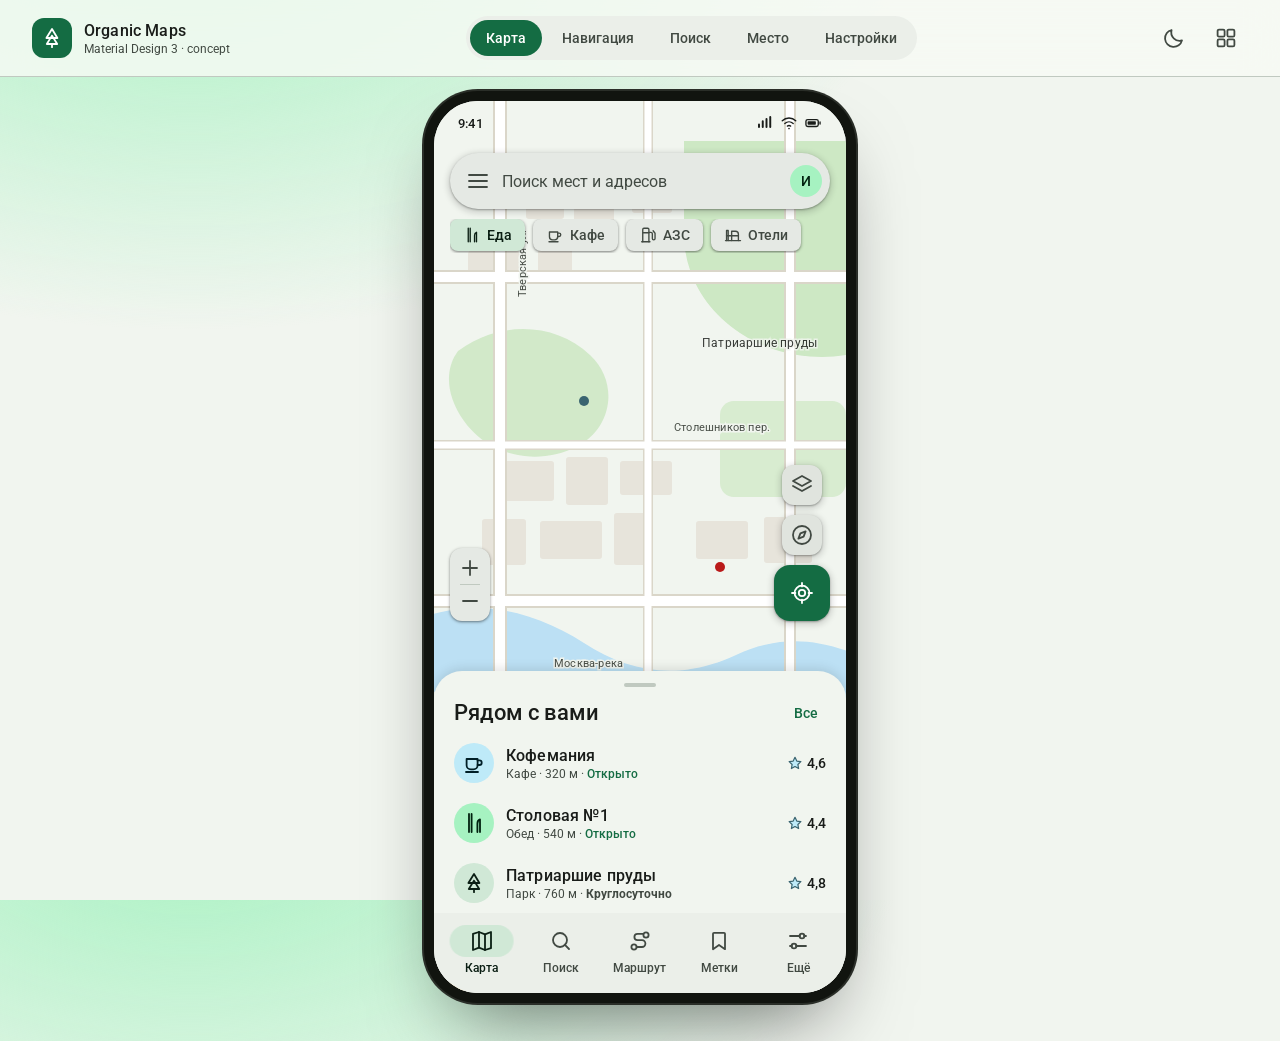
==== prototype/index.html @ cc571921 "Add MD3 motion, sheet and ripple interactions to prototype" ====
<!DOCTYPE html>
<html lang="ru" data-theme="light">
<head>
<meta charset="utf-8">
<meta name="viewport" content="width=device-width, initial-scale=1">
<title>Organic Maps — Material Design 3 concept</title>
<meta name="description" content="Концепт редизайна Organic Maps по Material Design 3: пять экранов, светлая и тёмная темы, интерактивный прототип.">
<link rel="preconnect" href="https://fonts.googleapis.com">
<link rel="preconnect" href="https://fonts.gstatic.com" crossorigin>
<link href="https://fonts.googleapis.com/css2?family=Roboto:wght@400;500;700&display=swap" rel="stylesheet">
<link rel="stylesheet" href="../tokens/css/tokens.css">
<link rel="stylesheet" href="styles.css">
</head>
<body>

<!-- ── Icon sprite ─────────────────────────────────────────────── -->
<svg class="sprite" aria-hidden="true" focusable="false">
  <symbol id="i-menu" viewBox="0 0 24 24"><path d="M3 6h18M3 12h18M3 18h18"/></symbol>
  <symbol id="i-search" viewBox="0 0 24 24"><circle cx="11" cy="11" r="7"/><path d="m20 20-4.3-4.3"/></symbol>
  <symbol id="i-layers" viewBox="0 0 24 24"><path d="m12 3 9 5-9 5-9-5 9-5Z"/><path d="m3 13 9 5 9-5"/></symbol>
  <symbol id="i-locate" viewBox="0 0 24 24"><circle cx="12" cy="12" r="3.2"/><path d="M12 2v3.4M12 18.6V22M2 12h3.4M18.6 12H22"/><circle cx="12" cy="12" r="7.4"/></symbol>
  <symbol id="i-compass" viewBox="0 0 24 24"><circle cx="12" cy="12" r="9"/><path d="m15.6 8.4-2 5.2-5.2 2 2-5.2 5.2-2Z"/></symbol>
  <symbol id="i-map" viewBox="0 0 24 24"><path d="m9 3 6 2.4L21 3v16.2L15 21l-6-2.4L3 21V4.8L9 3Z"/><path d="M9 3v15.6M15 5.4V21"/></symbol>
  <symbol id="i-route" viewBox="0 0 24 24"><circle cx="6" cy="18" r="2.6"/><circle cx="18" cy="6" r="2.6"/><path d="M8.6 18H14a3.4 3.4 0 0 0 0-6.8H9.6a3.2 3.2 0 0 1 0-6.4h5.8"/></symbol>
  <symbol id="i-bookmark" viewBox="0 0 24 24"><path d="M7 3.8h10a1 1 0 0 1 1 1v15.4l-6-4.2-6 4.2V4.8a1 1 0 0 1 1-1Z"/></symbol>
  <symbol id="i-settings" viewBox="0 0 24 24"><path d="M4 7h10M18 7h2M4 17h2M10 17h10"/><circle cx="16" cy="7" r="2.4"/><circle cx="8" cy="17" r="2.4"/></symbol>
  <symbol id="i-arrow-turn-right" viewBox="0 0 24 24"><path d="M6 20V10a4 4 0 0 1 4-4h8"/><path d="m14 2 4 4-4 4"/></symbol>
  <symbol id="i-arrow-turn-left" viewBox="0 0 24 24"><path d="M18 20V10a4 4 0 0 0-4-4H6"/><path d="m10 2-4 4 4 4"/></symbol>
  <symbol id="i-pin" viewBox="0 0 24 24"><path d="M12 21s7-6.1 7-11a7 7 0 1 0-14 0c0 4.9 7 11 7 11Z"/><circle cx="12" cy="10" r="2.6"/></symbol>
  <symbol id="i-close" viewBox="0 0 24 24"><path d="m6 6 12 12M18 6 6 18"/></symbol>
  <symbol id="i-chevron" viewBox="0 0 24 24"><path d="m9.5 5 7 7-7 7"/></symbol>
  <symbol id="i-back" viewBox="0 0 24 24"><path d="M20 12H4"/><path d="m10 6-6 6 6 6"/></symbol>
  <symbol id="i-star" viewBox="0 0 24 24"><path d="m12 3.5 2.7 5.6 6.1.8-4.5 4.3 1.1 6.1-5.4-3-5.4 3 1.1-6.1L3.2 9.9l6.1-.8L12 3.5Z"/></symbol>
  <symbol id="i-clock" viewBox="0 0 24 24"><circle cx="12" cy="12" r="8.6"/><path d="M12 7.4V12l3.2 2"/></symbol>
  <symbol id="i-phone" viewBox="0 0 24 24"><path d="M7.2 3.6h3l1.5 3.9-2 1.4a11.4 11.4 0 0 0 5.4 5.4l1.4-2 3.9 1.5v3a2 2 0 0 1-2.2 2A16.6 16.6 0 0 1 5.2 5.8a2 2 0 0 1 2-2.2Z"/></symbol>
  <symbol id="i-share" viewBox="0 0 24 24"><circle cx="18" cy="5.4" r="2.6"/><circle cx="6" cy="12" r="2.6"/><circle cx="18" cy="18.6" r="2.6"/><path d="m8.4 10.8 7.2-4M8.4 13.2l7.2 4"/></symbol>
  <symbol id="i-globe" viewBox="0 0 24 24"><circle cx="12" cy="12" r="9"/><path d="M3.4 9h17.2M3.4 15h17.2"/><path d="M12 3c2.6 3 2.6 15 0 18M12 3c-2.6 3-2.6 15 0 18"/></symbol>
  <symbol id="i-walk" viewBox="0 0 24 24"><circle cx="13" cy="4.4" r="1.8"/><path d="m10.4 21 1.8-5-2.6-2.4.9-4.6L13.2 11l2.8 1.2M9.6 12.4 8 17l2.8.6M15.4 14l1.8 3.2"/></symbol>
  <symbol id="i-car" viewBox="0 0 24 24"><path d="M4.6 16.4V12l1.9-4.2h11l1.9 4.2v4.4"/><path d="M4.6 12h14.8"/><circle cx="7.6" cy="16.6" r="1.7"/><circle cx="16.4" cy="16.6" r="1.7"/></symbol>
  <symbol id="i-bike" viewBox="0 0 24 24"><circle cx="6" cy="16.6" r="3.4"/><circle cx="18" cy="16.6" r="3.5"/><path d="m9 17 3-8h3.4M12 9l-1.6-2.4M8 13.4l3.6.2 3 3.2"/></symbol>
  <symbol id="i-transit" viewBox="0 0 24 24"><rect x="5.6" y="3.6" width="12.8" height="13.4" rx="2.4"/><path d="M5.6 11h12.8M9 20l1.6-3M15 20l-1.6-3"/><circle cx="9" cy="14.2" r=".9"/><circle cx="15" cy="14.2" r=".9"/></symbol>
  <symbol id="i-coffee" viewBox="0 0 24 24"><path d="M4.6 8h11v6.2a4.2 4.2 0 0 1-4.2 4.2H8.8a4.2 4.2 0 0 1-4.2-4.2V8Z"/><path d="M15.6 9.4h1.8a2.3 2.3 0 0 1 0 4.6h-1.8M4 21h12"/></symbol>
  <symbol id="i-restaurant" viewBox="0 0 24 24"><path d="M7 3v7.4M9.6 3v7.4M7 10.4V21M9.6 10.4V21"/><path d="M15.4 21v-8.2c0-3.6 2.6-4.4 2.6-4.4V21"/></symbol>
  <symbol id="i-hotel" viewBox="0 0 24 24"><path d="M3.4 19.4V6h2.2v13.4M19.2 19.4V11a4 4 0 0 0-4-4h-5v12.4"/><path d="M3.4 13h15.8M2 19.4h20"/></symbol>
  <symbol id="i-fuel" viewBox="0 0 24 24"><path d="M5 21V4.6A1.6 1.6 0 0 1 6.6 3h5A1.6 1.6 0 0 1 13.2 4.6V21"/><path d="M3.6 21h11M5.8 9h7.6"/><path d="M13.2 8.4h2.6a2 2 0 0 1 2 2v6.2a1.8 1.8 0 0 0 3.6 0V9.6l-2.6-3.2"/></symbol>
  <symbol id="i-pharmacy" viewBox="0 0 24 24"><rect x="3.6" y="3.6" width="16.8" height="16.8" rx="3"/><path d="M12 7.6v8.8M7.6 12h8.8"/></symbol>
  <symbol id="i-park" viewBox="0 0 24 24"><path d="M12 3 6.4 12h11L12 3Z"/><path d="M12 9.6 6.8 18h10.4L12 9.6Z"/><path d="M12 18v3.2"/></symbol>
  <symbol id="i-sun" viewBox="0 0 24 24"><circle cx="12" cy="12" r="4.4"/><path d="M12 2.4v2.2M12 19.4v2.2M2.4 12h2.2M19.4 12h2.2M5.2 5.2l1.6 1.6M17.2 17.2l1.6 1.6M18.8 5.2l-1.6 1.6M6.8 17.2l-1.6 1.6"/></symbol>
  <symbol id="i-moon" viewBox="0 0 24 24"><path d="M20 14.4A8.4 8.4 0 0 1 9.6 4a8.6 8.6 0 1 0 10.4 10.4Z"/></symbol>
  <symbol id="i-grid" viewBox="0 0 24 24"><rect x="3.6" y="3.6" width="7" height="7" rx="1.4"/><rect x="13.4" y="3.6" width="7" height="7" rx="1.4"/><rect x="3.6" y="13.4" width="7" height="7" rx="1.4"/><rect x="13.4" y="13.4" width="7" height="7" rx="1.4"/></symbol>
  <symbol id="i-check" viewBox="0 0 24 24"><path d="m4.8 12.6 4.8 4.8L19.2 7.8"/></symbol>
  <symbol id="i-plus" viewBox="0 0 24 24"><path d="M12 5v14M5 12h14"/></symbol>
  <symbol id="i-minus" viewBox="0 0 24 24"><path d="M5 12h14"/></symbol>
  <symbol id="i-download" viewBox="0 0 24 24"><path d="M12 3.6v11.6"/><path d="m7.6 11 4.4 4.4 4.4-4.4M4 20.4h16"/></symbol>
  <symbol id="i-info" viewBox="0 0 24 24"><circle cx="12" cy="12" r="8.6"/><path d="M12 11v5.4"/><circle cx="12" cy="7.9" r="1.05" fill="currentColor" stroke="none"/></symbol>
  <symbol id="i-shield" viewBox="0 0 24 24"><path d="M12 3 5 5.6v6c0 4.4 3 7.6 7 9.4 4-1.8 7-5 7-9.4v-6L12 3Z"/><path d="m9 12 2.2 2.2L15.4 10"/></symbol>
  <symbol id="i-signal" viewBox="0 0 24 24"><path d="M4 17.4V14M9 17.4V9.6M14 17.4V6.6M19 17.4V4" stroke-width="2.6"/></symbol>
  <symbol id="i-wifi" viewBox="0 0 24 24"><path d="M3 9a13 13 0 0 1 18 0M6.4 12.6a8.4 8.4 0 0 1 11.2 0M9.8 16.2a3.6 3.6 0 0 1 4.4 0"/><circle cx="12" cy="19.4" r="1.1" fill="currentColor" stroke="none"/></symbol>
  <symbol id="i-battery" viewBox="0 0 24 24"><rect x="2.6" y="7.4" width="16.4" height="9.2" rx="2.4"/><path d="M21.4 10.6v2.8"/><rect x="4.8" y="9.6" width="11" height="4.8" rx="1" fill="currentColor" stroke="none"/></symbol>
</svg>

<div class="page">

  <header class="topbar">
    <div class="topbar__brand">
      <span class="logo" aria-hidden="true">
        <svg viewBox="0 0 24 24" class="icon"><use href="#i-park"/></svg>
      </span>
      <div>
        <h1>Organic Maps</h1>
        <p>Material Design 3 · concept</p>
      </div>
    </div>

    <nav class="screens" aria-label="Экраны прототипа">
      <button class="screen-tab is-active" data-screen="map">Карта</button>
      <button class="screen-tab" data-screen="nav">Навигация</button>
      <button class="screen-tab" data-screen="search">Поиск</button>
      <button class="screen-tab" data-screen="place">Место</button>
      <button class="screen-tab" data-screen="settings">Настройки</button>
    </nav>

    <div class="topbar__actions">
      <button class="icon-btn" id="toggle-theme" title="Светлая / тёмная тема" aria-label="Переключить тему">
        <svg class="icon"><use href="#i-moon"/></svg>
      </button>
      <button class="icon-btn" id="toggle-all" title="Все экраны" aria-label="Показать все экраны" aria-pressed="false">
        <svg class="icon"><use href="#i-grid"/></svg>
      </button>
    </div>
  </header>

  <main class="stage" id="stage">

    <!-- ── Device ─────────────────────────────────────────────── -->
    <div class="device" id="device">

      <!-- ═══ 1. Map ═══════════════════════════════════════════ -->
      <section class="screen is-active" data-screen="map" aria-label="Карта">
        <div class="map-canvas" data-route="off"></div>

        <div class="statusbar statusbar--dark">
          <span class="statusbar__time">9:41</span>
          <span class="statusbar__icons">
            <svg class="icon icon--18"><use href="#i-signal"/></svg>
            <svg class="icon icon--18"><use href="#i-wifi"/></svg>
            <svg class="icon icon--18"><use href="#i-battery"/></svg>
          </span>
        </div>

        <div class="map-top">
          <button class="search-bar" type="button" data-go="search">
            <svg class="icon"><use href="#i-menu"/></svg>
            <span class="search-bar__label">Поиск мест и адресов</span>
            <span class="avatar" aria-hidden="true">И</span>
          </button>

          <div class="chips chips--floating">
            <button class="chip is-selected"><svg class="icon icon--18"><use href="#i-restaurant"/></svg>Еда</button>
            <button class="chip"><svg class="icon icon--18"><use href="#i-coffee"/></svg>Кафе</button>
            <button class="chip"><svg class="icon icon--18"><use href="#i-fuel"/></svg>АЗС</button>
            <button class="chip"><svg class="icon icon--18"><use href="#i-hotel"/></svg>Отели</button>
          </div>
        </div>

        <div class="map-controls">
          <button class="fab fab--small fab--tonal" title="Слои карты" aria-label="Слои карты">
            <svg class="icon"><use href="#i-layers"/></svg>
          </button>
          <button class="fab fab--small fab--tonal" title="Ориентация" aria-label="Ориентация карты">
            <svg class="icon"><use href="#i-compass"/></svg>
          </button>
          <button class="fab fab--primary" title="Моё местоположение" aria-label="Моё местоположение">
            <svg class="icon"><use href="#i-locate"/></svg>
          </button>
        </div>

        <div class="zoom-cluster">
          <button class="zoom" aria-label="Приблизить"><svg class="icon"><use href="#i-plus"/></svg></button>
          <span class="zoom__divider"></span>
          <button class="zoom" aria-label="Отдалить"><svg class="icon"><use href="#i-minus"/></svg></button>
        </div>

        <div class="sheet sheet--peek" id="nearby-sheet" data-collapsible>
          <div class="sheet__handle"></div>
          <div class="sheet__head">
            <h2 class="title-large">Рядом с вами</h2>
            <button class="text-btn">Все</button>
          </div>

          <ul class="place-list">
            <li class="place-row">
              <span class="poi poi--cafe"><svg class="icon"><use href="#i-coffee"/></svg></span>
              <span class="place-row__text">
                <span class="place-row__name">Кофемания</span>
                <span class="place-row__meta">Кафе · 320 м · <b class="open">Открыто</b></span>
              </span>
              <span class="rating"><svg class="icon icon--16"><use href="#i-star"/></svg>4,6</span>
            </li>
            <li class="place-row">
              <span class="poi poi--food"><svg class="icon"><use href="#i-restaurant"/></svg></span>
              <span class="place-row__text">
                <span class="place-row__name">Столовая №1</span>
                <span class="place-row__meta">Обед · 540 м · <b class="open">Открыто</b></span>
              </span>
              <span class="rating"><svg class="icon icon--16"><use href="#i-star"/></svg>4,4</span>
            </li>
            <li class="place-row">
              <span class="poi poi--park"><svg class="icon"><use href="#i-park"/></svg></span>
              <span class="place-row__text">
                <span class="place-row__name">Патриаршие пруды</span>
                <span class="place-row__meta">Парк · 760 м · <b>Круглосуточно</b></span>
              </span>
              <span class="rating"><svg class="icon icon--16"><use href="#i-star"/></svg>4,8</span>
            </li>
          </ul>

          <nav class="nav-bar" aria-label="Основная навигация">
            <button class="nav-item is-active" data-go="map"><svg class="icon"><use href="#i-map"/></svg><span>Карта</span></button>
            <button class="nav-item" data-go="search"><svg class="icon"><use href="#i-search"/></svg><span>Поиск</span></button>
            <button class="nav-item" data-go="nav"><svg class="icon"><use href="#i-route"/></svg><span>Маршрут</span></button>
            <button class="nav-item"><svg class="icon"><use href="#i-bookmark"/></svg><span>Метки</span></button>
            <button class="nav-item" data-go="settings"><svg class="icon"><use href="#i-settings"/></svg><span>Ещё</span></button>
          </nav>
        </div>
      </section>

      <!-- ═══ 2. Navigation ════════════════════════════════════ -->
      <section class="screen" data-screen="nav" aria-label="Навигация">
        <div class="map-canvas is-navigating" data-route="on"></div>

        <div class="statusbar statusbar--dark">
          <span class="statusbar__time">9:41</span>
          <span class="statusbar__icons">
            <svg class="icon icon--18"><use href="#i-signal"/></svg>
            <svg class="icon icon--18"><use href="#i-wifi"/></svg>
            <svg class="icon icon--18"><use href="#i-battery"/></svg>
          </span>
        </div>

        <div class="maneuver">
          <span class="maneuver__icon"><svg class="icon icon--32"><use href="#i-arrow-turn-right"/></svg></span>
          <div class="maneuver__text">
            <span class="maneuver__distance">Через 200 м</span>
            <span class="maneuver__instruction">поверните направо на Тверскую</span>
          </div>
          <span class="maneuver__next">
            <span>затем</span>
            <svg class="icon icon--20"><use href="#i-arrow-turn-left"/></svg>
          </span>
        </div>

        <div class="nav-badges">
          <span class="badge badge--surface"><svg class="icon icon--18"><use href="#i-clock"/></svg>9:52</span>
          <span class="badge badge--speed">47<span>км/ч</span></span>
          <button class="fab fab--small fab--tonal" aria-label="Звук навигации"><svg class="icon"><use href="#i-compass"/></svg></button>
        </div>

        <div class="sheet sheet--expanded" id="route-sheet" data-collapsible>
          <div class="sheet__handle"></div>

          <div class="eta">
            <div>
              <p class="eta__value">12 мин</p>
              <p class="eta__sub">4,2 км · прибытие в 9:53</p>
            </div>
            <button class="icon-btn icon-btn--filled" aria-label="Завершить маршрут"><svg class="icon"><use href="#i-close"/></svg></button>
          </div>

          <div class="segmented" role="tablist">
            <button role="tab" class="is-active"><svg class="icon icon--18"><use href="#i-car"/></svg>Авто</button>
            <button role="tab"><svg class="icon icon--18"><use href="#i-bike"/></svg>Вело</button>
            <button role="tab"><svg class="icon icon--18"><use href="#i-walk"/></svg>Пешком</button>
            <button role="tab"><svg class="icon icon--18"><use href="#i-transit"/></svg>Транспорт</button>
          </div>

          <ul class="alt-list">
            <li class="alt-row is-selected">
              <span class="alt-row__main"><b>4,2 км</b><span>12 мин</span></span>
              <span class="alt-row__tag">без пробок</span>
              <span class="alt-row__note">+0 ₽</span>
            </li>
            <li class="alt-row">
              <span class="alt-row__main"><b>5,6 км</b><span>17 мин</span></span>
              <span class="alt-row__tag">через центр</span>
            </li>
            <li class="alt-row">
              <span class="alt-row__main"><b>3,9 км</b><span>19 мин</span></span>
              <span class="alt-row__tag">пробки</span>
            </li>
          </ul>

          <div class="row-actions">
            <button class="btn btn--tonal"><svg class="icon icon--18"><use href="#i-download"/></svg>Офлайн-карта</button>
            <button class="btn btn--text"><svg class="icon icon--18"><use href="#i-share"/></svg>Поделиться</button>
          </div>
        </div>
      </section>

      <!-- ═══ 3. Search ════════════════════════════════════════ -->
      <section class="screen" data-screen="search" aria-label="Поиск">
        <div class="statusbar">
          <span class="statusbar__time">9:41</span>
          <span class="statusbar__icons">
            <svg class="icon icon--18"><use href="#i-signal"/></svg>
            <svg class="icon icon--18"><use href="#i-wifi"/></svg>
            <svg class="icon icon--18"><use href="#i-battery"/></svg>
          </span>
        </div>

        <div class="app-bar">
          <button class="icon-btn" data-go="map" aria-label="Назад"><svg class="icon"><use href="#i-back"/></svg></button>
          <div class="search-field is-focused">
            <svg class="icon"><use href="#i-search"/></svg>
            <input value="кофе" aria-label="Поисковый запрос" type="search">
            <button class="icon-btn icon-btn--dense" aria-label="Очистить"><svg class="icon icon--20"><use href="#i-close"/></svg></button>
          </div>
        </div>

        <div class="chips chips--static">
          <button class="chip is-selected"><svg class="icon icon--18"><use href="#i-clock"/></svg>Открыто</button>
          <button class="chip"><svg class="icon icon--18"><use href="#i-pin"/></svg>Рядом</button>
          <button class="chip"><svg class="icon icon--18"><use href="#i-star"/></svg>4,5+</button>
          <button class="chip"><svg class="icon icon--18"><use href="#i-coffee"/></svg>Спешелти</button>
        </div>

        <div class="scroll-area">
          <p class="section-label">Лучший результат</p>
          <button class="result-card" data-go="place">
            <span class="result-card__media result-card__media--cafe">
              <svg class="icon icon--32"><use href="#i-coffee"/></svg>
            </span>
            <span class="result-card__body">
              <span class="result-card__title">Кофемания</span>
              <span class="result-card__meta">Кафе · Тверская ул., 8</span>
              <span class="result-card__tags"><b class="open">Открыто до 23:00</b> · 320 м · 4,6 ★</span>
            </span>
            <span class="result-card__action">
              <span class="icon-btn icon-btn--filled"><svg class="icon"><use href="#i-route"/></svg></span>
            </span>
          </button>

          <p class="section-label">Ещё 14 мест</p>
          <ul class="result-list">
            <li class="result-row">
              <span class="poi poi--cafe"><svg class="icon"><use href="#i-coffee"/></svg></span>
              <span class="result-row__text"><b>Surf Coffee</b><span>Кофейня · 480 м · 4,7 ★</span></span>
              <svg class="icon icon--20 chevron"><use href="#i-chevron"/></svg>
            </li>
            <li class="result-row">
              <span class="poi poi--cafe"><svg class="icon"><use href="#i-coffee"/></svg></span>
              <span class="result-row__text"><b>Шоколадница</b><span>Кафе · 610 м · 4,2 ★</span></span>
              <svg class="icon icon--20 chevron"><use href="#i-chevron"/></svg>
            </li>
            <li class="result-row">
              <span class="poi poi--food"><svg class="icon"><use href="#i-restaurant"/></svg></span>
              <span class="result-row__text"><b>Cofix</b><span>Кофейня · 700 м · 4,5 ★</span></span>
              <svg class="icon icon--20 chevron"><use href="#i-chevron"/></svg>
            </li>
            <li class="result-row">
              <span class="poi poi--cafe"><svg class="icon"><use href="#i-coffee"/></svg></span>
              <span class="result-row__text"><b>Double B</b><span>Кофейня · 820 м · 4,8 ★</span></span>
              <svg class="icon icon--20 chevron"><use href="#i-chevron"/></svg>
            </li>
          </ul>
        </div>

        <nav class="nav-bar" aria-label="Основная навигация">
          <button class="nav-item" data-go="map"><svg class="icon"><use href="#i-map"/></svg><span>Карта</span></button>
          <button class="nav-item is-active" data-go="search"><svg class="icon"><use href="#i-search"/></svg><span>Поиск</span></button>
          <button class="nav-item" data-go="nav"><svg class="icon"><use href="#i-route"/></svg><span>Маршрут</span></button>
          <button class="nav-item"><svg class="icon"><use href="#i-bookmark"/></svg><span>Метки</span></button>
          <button class="nav-item" data-go="settings"><svg class="icon"><use href="#i-settings"/></svg><span>Ещё</span></button>
        </nav>
      </section>

      <!-- ═══ 4. Place ═════════════════════════════════════════ -->
      <section class="screen" data-screen="place" aria-label="Карточка места">
        <div class="hero">
          <div class="hero__map"><div class="map-canvas" data-route="off"></div></div>
        </div>

        <div class="statusbar statusbar--light">
          <span class="statusbar__time">9:41</span>
          <span class="statusbar__icons">
            <svg class="icon icon--18"><use href="#i-signal"/></svg>
            <svg class="icon icon--18"><use href="#i-wifi"/></svg>
            <svg class="icon icon--18"><use href="#i-battery"/></svg>
          </span>
        </div>

        <div class="hero-actions">
          <button class="icon-btn icon-btn--surface" data-go="search" aria-label="Назад"><svg class="icon"><use href="#i-back"/></svg></button>
          <div class="hero-actions__right">
            <button class="icon-btn icon-btn--surface" aria-label="Поделиться"><svg class="icon"><use href="#i-share"/></svg></button>
            <button class="icon-btn icon-btn--surface" aria-label="Сохранить"><svg class="icon"><use href="#i-bookmark"/></svg></button>
          </div>
        </div>

        <div class="sheet sheet--cover">
          <div class="sheet__handle"></div>

          <div class="place-head">
            <h2 class="headline-small">Кофемания</h2>
            <p class="place-head__meta">
              <span>Кафе</span><span class="dot">·</span>
              <span class="rating"><svg class="icon icon--16"><use href="#i-star"/></svg>4,6 <span class="muted">(320)</span></span>
              <span class="dot">·</span>
              <b class="open">Открыто до 23:00</b>
            </p>
          </div>

          <div class="quick-actions">
            <button class="quick" data-go="nav">
              <span class="quick__icon quick__icon--filled"><svg class="icon"><use href="#i-route"/></svg></span>
              <span>Маршрут</span>
            </button>
            <button class="quick">
              <span class="quick__icon"><svg class="icon"><use href="#i-phone"/></svg></span>
              <span>Позвонить</span>
            </button>
            <button class="quick">
              <span class="quick__icon"><svg class="icon"><use href="#i-bookmark"/></svg></span>
              <span>Сохранить</span>
            </button>
            <button class="quick">
              <span class="quick__icon"><svg class="icon"><use href="#i-share"/></svg></span>
              <span>Поделиться</span>
            </button>
          </div>

          <div class="info-card">
            <div class="info-row"><svg class="icon"><use href="#i-pin"/></svg><span>Тверская ул., 8, Москва</span><span class="info-row__trail">320 м</span></div>
            <div class="info-row"><svg class="icon"><use href="#i-clock"/></svg><span>Ежедневно, 8:00 – 23:00</span></div>
            <div class="info-row"><svg class="icon"><use href="#i-globe"/></svg><span>coffeemania.ru</span></div>
            <div class="info-row"><svg class="icon"><use href="#i-phone"/></svg><span>+7 495 123-45-67</span></div>
          </div>

          <p class="review">
            «Лучший флэт уайт в центре, есть розетки и тихий зал на втором этаже.»
            <span class="review__author">Анна, 2 дня назад</span>
          </p>

          <div class="sticky-cta">
            <button class="btn btn--filled btn--full" data-go="nav">
              <svg class="icon icon--20"><use href="#i-route"/></svg>Построить маршрут
            </button>
          </div>
        </div>
      </section>

      <!-- ═══ 5. Settings ══════════════════════════════════════ -->
      <section class="screen" data-screen="settings" aria-label="Настройки">
        <div class="statusbar">
          <span class="statusbar__time">9:41</span>
          <span class="statusbar__icons">
            <svg class="icon icon--18"><use href="#i-signal"/></svg>
            <svg class="icon icon--18"><use href="#i-wifi"/></svg>
            <svg class="icon icon--18"><use href="#i-battery"/></svg>
          </span>
        </div>

        <div class="app-bar app-bar--large">
          <div class="app-bar__row">
            <button class="icon-btn" data-go="map" aria-label="Назад"><svg class="icon"><use href="#i-back"/></svg></button>
            <button class="icon-btn" aria-label="Поиск в настройках"><svg class="icon"><use href="#i-search"/></svg></button>
          </div>
          <h2 class="headline-medium">Настройки</h2>
        </div>

        <div class="scroll-area">
          <p class="section-label">Внешний вид</p>
          <div class="card">
            <div class="segmented segmented--three">
              <button><svg class="icon icon--18"><use href="#i-sun"/></svg>Светлая</button>
              <button class="is-active"><svg class="icon icon--18"><use href="#i-moon"/></svg>Тёмная</button>
              <button>Системная</button>
            </div>
            <div class="setting">
              <span class="setting__text"><b>Крупный шрифт на карте</b><span>Названия улиц и POI</span></span>
              <button class="switch is-on" role="switch" aria-checked="true"></button>
            </div>
          </div>

          <p class="section-label">Карты</p>
          <div class="card">
            <button class="setting setting--nav">
              <span class="poi poi--park"><svg class="icon"><use href="#i-download"/></svg></span>
              <span class="setting__text"><b>Скачанные регионы</b><span>Москва и область · 412 МБ</span></span>
              <span class="progress-ring" style="--value:72"></span>
            </button>
            <button class="setting setting--nav">
              <span class="poi poi--water"><svg class="icon"><use href="#i-layers"/></svg></span>
              <span class="setting__text"><b>Слои карты</b><span>Рельеф, пробки, велодорожки</span></span>
              <svg class="icon icon--20 chevron"><use href="#i-chevron"/></svg>
            </button>
            <div class="setting">
              <span class="setting__text"><b>Автообновление карт</b><span>Только по Wi-Fi</span></span>
              <button class="switch is-on" role="switch" aria-checked="true"></button>
            </div>
          </div>

          <p class="section-label">Навигация</p>
          <div class="card">
            <div class="setting">
              <span class="setting__text"><b>Избегать платных дорог</b></span>
              <button class="switch" role="switch" aria-checked="false"></button>
            </div>
            <div class="setting">
              <span class="setting__text"><b>Голосовые подсказки</b><span>Русский</span></span>
              <button class="switch is-on" role="switch" aria-checked="true"></button>
            </div>
          </div>

          <p class="section-label">Приватность</p>
          <div class="card">
            <div class="setting">
              <span class="poi poi--privacy"><svg class="icon"><use href="#i-shield"/></svg></span>
              <span class="setting__text"><b>Без трекеров</b><span>Аналитика выключена полностью</span></span>
              <span class="badge badge--tonal">Вкл</span>
            </div>
            <div class="setting">
              <span class="setting__text"><b>История поиска</b><span>Хранится только на устройстве</span></span>
              <button class="switch is-on" role="switch" aria-checked="true"></button>
            </div>
          </div>

          <p class="section-label">О приложении</p>
          <div class="card card--list">
            <button class="setting setting--nav"><span class="setting__text"><b>Версия</b></span><span class="muted">2026.11 · MD3</span></button>
            <button class="setting setting--nav"><span class="setting__text"><b>Помочь проекту</b></span><svg class="icon icon--20 chevron"><use href="#i-chevron"/></svg></button>
          </div>
        </div>

        <nav class="nav-bar" aria-label="Основная навигация">
          <button class="nav-item" data-go="map"><svg class="icon"><use href="#i-map"/></svg><span>Карта</span></button>
          <button class="nav-item" data-go="search"><svg class="icon"><use href="#i-search"/></svg><span>Поиск</span></button>
          <button class="nav-item" data-go="nav"><svg class="icon"><use href="#i-route"/></svg><span>Маршрут</span></button>
          <button class="nav-item" data-go="place"><svg class="icon"><use href="#i-bookmark"/></svg><span>Метки</span></button>
          <button class="nav-item is-active" data-go="settings"><svg class="icon"><use href="#i-settings"/></svg><span>Ещё</span></button>
        </nav>
      </section>
    </div>
  </main>
</div>

<!-- ── Shared map artwork ───────────────────────────────────── -->
<template id="map-template">
  <svg class="map" viewBox="0 0 412 892" preserveAspectRatio="xMidYMid slice" aria-hidden="true">
    <rect width="412" height="892" fill="var(--md-surface-container-low)"/>

    <!-- parks & water -->
    <path d="M250 40h180v210c-40 12-88 6-124-18-38-25-58-64-56-106Z" fill="var(--map-park)"/>
    <path d="M-20 520c60-26 120-10 170 22 46 30 96 38 152 12 42-20 84-18 130 4v80c-48-24-92-26-136-6-54 26-106 18-152-12-48-32-104-48-164-22Z" fill="var(--map-water)" opacity=".9"/>
    <path d="M24 250c40-30 96-30 132 4 30 28 22 74-14 92-40 20-88 8-112-26-20-28-18-54-6-70Z" fill="var(--map-park)" opacity=".85"/>
    <rect x="286" y="300" width="126" height="96" rx="14" fill="var(--map-park)" opacity=".7"/>

    <!-- building blocks -->
    <g fill="var(--map-building)">
      <rect x="40" y="66" width="46" height="38" rx="3"/><rect x="92" y="66" width="38" height="52" rx="3"/>
      <rect x="136" y="60" width="52" height="38" rx="3"/><rect x="140" y="106" width="40" height="44" rx="3"/>
      <rect x="34" y="150" width="58" height="30" rx="3"/><rect x="104" y="146" width="34" height="34" rx="3"/>
      <rect x="198" y="72" width="40" height="40" rx="3"/><rect x="200" y="122" width="44" height="26" rx="3"/>
      <rect x="60" y="360" width="60" height="40" rx="3"/><rect x="132" y="356" width="42" height="48" rx="3"/>
      <rect x="186" y="360" width="52" height="34" rx="3"/><rect x="48" y="418" width="44" height="46" rx="3"/>
      <rect x="106" y="420" width="62" height="38" rx="3"/><rect x="180" y="412" width="34" height="52" rx="3"/>
      <rect x="262" y="420" width="52" height="38" rx="3"/><rect x="330" y="416" width="48" height="46" rx="3"/>
      <rect x="42" y="660" width="52" height="48" rx="3"/><rect x="108" y="656" width="40" height="52" rx="3"/>
      <rect x="162" y="662" width="56" height="42" rx="3"/><rect x="262" y="660" width="46" height="50" rx="3"/>
      <rect x="318" y="652" width="58" height="42" rx="3"/><rect x="56" y="790" width="44" height="40" rx="3"/>
      <rect x="112" y="786" width="58" height="46" rx="3"/><rect x="300" y="786" width="60" height="44" rx="3"/>
    </g>

    <!-- streets: casing -->
    <g fill="none" stroke="var(--map-road-casing)" stroke-linecap="round">
      <path d="M-10 176h432" stroke-width="14"/><path d="M-10 344h432" stroke-width="10"/>
      <path d="M-10 500h432" stroke-width="14"/><path d="M-10 736h432" stroke-width="10"/>
      <path d="M-10 830h432" stroke-width="8"/>
      <path d="M66-10v912" stroke-width="14"/><path d="M214-10v912" stroke-width="10"/>
      <path d="M356-10v912" stroke-width="12"/>
      <path d="M-10 900C90 860 150 800 250 760s120-90 180-120" stroke-width="18"/>
    </g>

    <!-- streets: fill -->
    <g fill="none" stroke="var(--map-road-fill)" stroke-linecap="round">
      <path d="M-10 176h432" stroke-width="10"/><path d="M-10 344h432" stroke-width="7"/>
      <path d="M-10 500h432" stroke-width="10"/><path d="M-10 736h432" stroke-width="7"/>
      <path d="M-10 830h432" stroke-width="5"/>
      <path d="M66-10v912" stroke-width="10"/><path d="M214-10v912" stroke-width="7"/>
      <path d="M356-10v912" stroke-width="8"/>
      <path d="M-10 900C90 860 150 800 250 760s120-90 180-120" stroke-width="13" stroke="var(--map-highway-fill)"/>
    </g>

    <!-- labels -->
    <g class="map-labels" fill="var(--map-label)" font-family="Roboto, sans-serif">
      <text x="92" y="196" font-size="11" transform="rotate(-90 92 196)">Тверская ул.</text>
      <text x="240" y="330" font-size="11">Столешников пер.</text>
      <text x="268" y="246" font-size="12" fill="currentColor" opacity=".85">Патриаршие пруды</text>
      <text x="120" y="566" font-size="11">Москва-река</text>
      <text x="30" y="620" font-size="11">Берсеневская наб.</text>
    </g>

    <!-- POI dots -->
    <g>
      <circle cx="150" cy="300" r="5" fill="var(--md-tertiary)"/>
      <circle cx="286" cy="466" r="5" fill="var(--md-error)"/>
      <circle cx="322" cy="700" r="5" fill="var(--md-secondary)"/>
      <circle cx="118" cy="742" r="5" fill="var(--md-tertiary)"/>
    </g>

    <!-- route -->
    <g class="route" opacity="0">
      <path d="M198 760V500h158V176" fill="none" stroke="var(--map-route)" stroke-width="16" stroke-linecap="round" stroke-linejoin="round" opacity=".18"/>
      <path class="route__line" d="M198 760V500h158V176" fill="none" stroke="var(--map-route)" stroke-width="8" stroke-linecap="round" stroke-linejoin="round"/>
      <circle cx="198" cy="760" r="9" fill="var(--map-route)" stroke="var(--md-surface-container-lowest)" stroke-width="3"/>
    </g>

    <!-- user location -->
    <g class="user-dot">
      <circle cx="198" cy="760" r="26" fill="var(--md-primary)" opacity=".14"/>
      <circle cx="198" cy="760" r="13" fill="var(--md-primary)" opacity=".22"/>
      <circle cx="198" cy="760" r="7" fill="var(--md-primary)" stroke="var(--md-surface-container-lowest)" stroke-width="2.5"/>
    </g>
  </svg>
</template>

<script src="app.js"></script>
</body>
</html>
---- tokens/css/tokens.css ----
/* Organic Maps MD3 — design tokens as CSS custom properties.
   Generated mirror of tokens/tokens.json. Keep both in sync. */

:root {
  color-scheme: light;

  /* Primary */
  --md-primary: #146c43;
  --md-on-primary: #ffffff;
  --md-primary-container: #a6f2c1;
  --md-on-primary-container: #00210f;

  /* Secondary */
  --md-secondary: #4e6355;
  --md-on-secondary: #ffffff;
  --md-secondary-container: #d0e8d6;
  --md-on-secondary-container: #0b1f14;

  /* Tertiary */
  --md-tertiary: #3a6470;
  --md-on-tertiary: #ffffff;
  --md-tertiary-container: #beeaf8;
  --md-on-tertiary-container: #001f27;

  /* Error */
  --md-error: #ba1a1a;
  --md-on-error: #ffffff;
  --md-error-container: #ffdad6;
  --md-on-error-container: #410002;

  /* Surfaces */
  --md-surface: #f7fbf5;
  --md-on-surface: #191c19;
  --md-surface-variant: #dce5db;
  --md-on-surface-variant: #414942;
  --md-surface-dim: #d8ddd7;
  --md-surface-bright: #f7fbf5;
  --md-surface-container-lowest: #ffffff;
  --md-surface-container-low: #f1f5ef;
  --md-surface-container: #ebefe9;
  --md-surface-container-high: #e5e9e4;
  --md-surface-container-highest: #e0e4de;

  /* Utility */
  --md-outline: #717971;
  --md-outline-variant: #c0c9c0;
  --md-inverse-surface: #2e312e;
  --md-inverse-on-surface: #eff1ec;
  --md-inverse-primary: #8bd6a5;
  --md-scrim: #000000;
  --md-shadow: #000000;

  /* Map symbols */
  --map-park: #cde8c4;
  --map-water: #b6def5;
  --map-building: #e7e4db;
  --map-road-casing: #dad6c9;
  --map-road-fill: #ffffff;
  --map-highway-fill: #ffe1a8;
  --map-label: #4a5049;
  --map-route: #146c43;

  /* Typography */
  --md-font-brand: Roboto, "Noto Sans", system-ui, sans-serif;
  --md-font-plain: Roboto, system-ui, -apple-system, "Segoe UI", sans-serif;
  --md-font-mono: "Roboto Mono", ui-monospace, monospace;

  --md-display-large-size: 57px;   --md-display-large-lh: 64px;  --md-display-large-ls: -0.25px;
  --md-display-medium-size: 45px;  --md-display-medium-lh: 52px; --md-display-medium-ls: 0px;
  --md-display-small-size: 36px;   --md-display-small-lh: 44px;  --md-display-small-ls: 0px;
  --md-headline-large-size: 32px;  --md-headline-large-lh: 40px; --md-headline-large-ls: 0px;
  --md-headline-medium-size: 28px; --md-headline-medium-lh: 36px;--md-headline-medium-ls: 0px;
  --md-headline-small-size: 24px;  --md-headline-small-lh: 32px; --md-headline-small-ls: 0px;
  --md-title-large-size: 22px;     --md-title-large-lh: 28px;    --md-title-large-ls: 0px;
  --md-title-medium-size: 16px;    --md-title-medium-lh: 24px;   --md-title-medium-ls: 0.15px;
  --md-title-small-size: 14px;     --md-title-small-lh: 20px;    --md-title-small-ls: 0.1px;
  --md-body-large-size: 16px;      --md-body-large-lh: 24px;     --md-body-large-ls: 0.5px;
  --md-body-medium-size: 14px;     --md-body-medium-lh: 20px;    --md-body-medium-ls: 0.25px;
  --md-body-small-size: 12px;      --md-body-small-lh: 16px;     --md-body-small-ls: 0.4px;
  --md-label-large-size: 14px;     --md-label-large-lh: 20px;    --md-label-large-ls: 0.1px;
  --md-label-medium-size: 12px;    --md-label-medium-lh: 16px;   --md-label-medium-ls: 0.5px;
  --md-label-small-size: 11px;     --md-label-small-lh: 16px;    --md-label-small-ls: 0.5px;

  /* Shape */
  --md-shape-xs: 4px;
  --md-shape-sm: 8px;
  --md-shape-md: 12px;
  --md-shape-lg: 16px;
  --md-shape-xl: 28px;
  --md-shape-full: 999px;

  /* Elevation */
  --md-elevation-0: none;
  --md-elevation-1: 0 1px 2px rgba(0, 0, 0, 0.3), 0 1px 3px 1px rgba(0, 0, 0, 0.15);
  --md-elevation-2: 0 1px 2px rgba(0, 0, 0, 0.3), 0 2px 6px 2px rgba(0, 0, 0, 0.15);
  --md-elevation-3: 0 4px 8px 3px rgba(0, 0, 0, 0.15), 0 1px 3px rgba(0, 0, 0, 0.3);
  --md-elevation-4: 0 6px 10px 4px rgba(0, 0, 0, 0.15), 0 2px 3px rgba(0, 0, 0, 0.3);
  --md-elevation-5: 0 8px 12px 6px rgba(0, 0, 0, 0.15), 0 4px 4px rgba(0, 0, 0, 0.3);

  /* Motion */
  --md-easing-emphasized: cubic-bezier(0.2, 0, 0, 1);
  --md-easing-standard: cubic-bezier(0.2, 0, 0, 1);
  --md-easing-decelerate: cubic-bezier(0, 0, 0, 1);
  --md-duration-short2: 100ms;
  --md-duration-short4: 200ms;
  --md-duration-medium2: 300ms;
  --md-duration-long2: 500ms;
  --md-duration-extra-long4: 1000ms;

  /* MD3 system motion tokens (used by the interactive prototype) */
  --md-sys-motion-easing-emphasized: cubic-bezier(0.2, 0.0, 0, 1.0);
  --md-sys-motion-easing-standard: cubic-bezier(0.2, 0.0, 0, 1.0);
  --md-sys-motion-duration-short: 200ms;
  --md-sys-motion-duration-medium: 350ms;

  /* Layout */
  --md-margin-mobile: 16px;
  --md-gutter: 8px;
  --md-touch-target: 48px;
  --md-app-bar-height: 64px;
  --md-search-bar-height: 56px;
  --md-nav-bar-height: 80px;
  --md-fab-size: 56px;
  --md-fab-size-small: 40px;
  --md-icon-size: 24px;
  --md-device-width: 412px;
  --md-device-height: 892px;
}

[data-theme="dark"] {
  color-scheme: dark;

  --md-primary: #8bd6a5;
  --md-on-primary: #003920;
  --md-primary-container: #00522f;
  --md-on-primary-container: #a6f2c1;

  --md-secondary: #b4ccba;
  --md-on-secondary: #203528;
  --md-secondary-container: #364b3d;
  --md-on-secondary-container: #d0e8d6;

  --md-tertiary: #a2cddc;
  --md-on-tertiary: #033541;
  --md-tertiary-container: #214c58;
  --md-on-tertiary-container: #beeaf8;

  --md-error: #ffb4ab;
  --md-on-error: #690005;
  --md-error-container: #93000a;
  --md-on-error-container: #ffdad6;

  --md-surface: #0f1511;
  --md-on-surface: #dfe4de;
  --md-surface-variant: #414942;
  --md-on-surface-variant: #c0c9c0;
  --md-surface-dim: #0f1511;
  --md-surface-bright: #353b36;
  --md-surface-container-lowest: #0a0f0c;
  --md-surface-container-low: #171d18;
  --md-surface-container: #1b211c;
  --md-surface-container-high: #252b26;
  --md-surface-container-highest: #303631;

  --md-outline: #8a938b;
  --md-outline-variant: #414942;
  --md-inverse-surface: #dfe4de;
  --md-inverse-on-surface: #2e312e;
  --md-inverse-primary: #146c43;

  --map-park: #1e3524;
  --map-water: #12405a;
  --map-building: #262b27;
  --map-road-casing: #2c322e;
  --map-road-fill: #3a413b;
  --map-highway-fill: #5a4522;
  --map-label: #b9c2b9;
  --map-route: #8bd6a5;
}
---- prototype/styles.css ----
/* Organic Maps MD3 — prototype styles.
   Layout is fixed to a 412 × 892 dp Pixel canvas; every value comes from tokens.css. */

/* MD3 motion tokens. Mirrored in tokens/css/tokens.css so the prototype
   still animates when styles.css is opened on its own. */
:root {
  --md-sys-motion-easing-emphasized: cubic-bezier(0.2, 0.0, 0, 1.0);
  --md-sys-motion-easing-standard: cubic-bezier(0.2, 0.0, 0, 1.0);
  --md-sys-motion-duration-short: 200ms;
  --md-sys-motion-duration-medium: 350ms;
}

* { box-sizing: border-box; }

html, body { height: 100%; }

body {
  margin: 0;
  background:
    radial-gradient(1200px 700px at 15% -10%, var(--md-primary-container) 0%, transparent 60%),
    var(--md-surface-container-low);
  color: var(--md-on-surface);
  font-family: var(--md-font-plain);
  -webkit-font-smoothing: antialiased;
  -webkit-tap-highlight-color: transparent;
  transition:
    background-color var(--md-duration-medium2) var(--md-sys-motion-easing-standard),
    color var(--md-duration-medium2) var(--md-sys-motion-easing-standard);
}

button { font: inherit; color: inherit; background: none; border: 0; padding: 0; cursor: pointer; }

.sprite { display: none; }

.icon {
  width: var(--md-icon-size);
  height: var(--md-icon-size);
  flex: none;
  fill: none;
  stroke: currentColor;
  stroke-width: 1.8;
  stroke-linecap: round;
  stroke-linejoin: round;
}
.icon--16 { width: 16px; height: 16px; }
.icon--18 { width: 18px; height: 18px; }
.icon--20 { width: 20px; height: 20px; }
.icon--32 { width: 32px; height: 32px; }

/* ── Page chrome ───────────────────────────────────────────────── */

.page {
  min-height: 100%;
  display: flex;
  flex-direction: column;
  gap: 24px;
  padding: 0 24px 48px;
}

.topbar {
  position: sticky;
  top: 0;
  z-index: 100;
  display: flex;
  align-items: center;
  gap: 24px;
  padding: 16px 8px;
  margin: 0 -24px;
  padding-inline: 32px;
  background: color-mix(in srgb, var(--md-surface) 82%, transparent);
  backdrop-filter: blur(18px);
  border-bottom: 1px solid var(--md-outline-variant);
}

.topbar__brand { display: flex; align-items: center; gap: 12px; min-width: 0; }
.topbar__brand h1 { margin: 0; font-size: var(--md-title-medium-size); font-weight: 500; letter-spacing: 0.15px; }
.topbar__brand p { margin: 2px 0 0; font-size: var(--md-label-medium-size); color: var(--md-on-surface-variant); }

.logo {
  display: grid;
  place-items: center;
  width: 40px; height: 40px;
  border-radius: var(--md-shape-md);
  background: var(--md-primary);
  color: var(--md-on-primary);
}

.screens {
  display: flex;
  gap: 4px;
  margin-inline: auto;
  padding: 4px;
  border-radius: var(--md-shape-full);
  background: var(--md-surface-container);
}

.screen-tab {
  height: 36px;
  padding: 0 16px;
  border-radius: var(--md-shape-full);
  font-size: var(--md-label-large-size);
  font-weight: 500;
  color: var(--md-on-surface-variant);
  transition: background var(--md-duration-short4) var(--md-easing-standard);
}
.screen-tab:hover { background: var(--md-surface-container-high); }
.screen-tab.is-active { background: var(--md-primary); color: var(--md-on-primary); }

.topbar__actions { display: flex; gap: 8px; }

.icon-btn {
  display: grid;
  place-items: center;
  width: 44px; height: 44px;
  border-radius: var(--md-shape-full);
  color: var(--md-on-surface-variant);
  transition: background var(--md-duration-short4) var(--md-easing-standard);
}
.icon-btn:hover { background: var(--md-surface-container-high); }
.icon-btn--dense { width: 36px; height: 36px; }
.icon-btn--filled { background: var(--md-primary); color: var(--md-on-primary); }
.icon-btn--filled:hover { background: var(--md-primary); filter: brightness(1.06); }
.icon-btn--surface { background: var(--md-surface-container-high); color: var(--md-on-surface); box-shadow: var(--md-elevation-1); }

.stage { display: flex; justify-content: center; align-items: flex-start; }

/* ── Device ────────────────────────────────────────────────────── */

.device {
  position: relative;
  width: var(--md-device-width);
  height: var(--md-device-height);
  flex: none;
  border-radius: 44px;
  overflow: hidden;
  background: var(--md-surface);
  box-shadow:
    0 0 0 10px #11140f,
    0 0 0 12px #2a2e28,
    0 40px 80px -20px rgba(0, 0, 0, 0.55);
}

.screen {
  position: absolute;
  inset: 0;
  z-index: 1;
  display: block;
  overflow: hidden;
  background: var(--md-surface);
  opacity: 0;
  visibility: hidden;
  pointer-events: none;
  transform: translate3d(0, 10px, 0);
  will-change: opacity, transform;
  transition:
    opacity var(--md-sys-motion-duration-short) var(--md-sys-motion-easing-standard),
    transform var(--md-sys-motion-duration-short) var(--md-sys-motion-easing-standard),
    background-color var(--md-duration-medium2) var(--md-sys-motion-easing-standard),
    visibility 0s linear var(--md-sys-motion-duration-short);
}
.screen.is-active {
  z-index: 2;
  opacity: 1;
  visibility: visible;
  pointer-events: auto;
  transform: translate3d(0, 0, 0);
  transition:
    opacity var(--md-sys-motion-duration-short) var(--md-sys-motion-easing-standard),
    transform var(--md-sys-motion-duration-medium) var(--md-sys-motion-easing-emphasized),
    background-color var(--md-duration-medium2) var(--md-sys-motion-easing-standard),
    visibility 0s linear 0s;
}

/* status bar */
.statusbar {
  position: absolute;
  inset: 0 0 auto;
  height: 44px;
  padding: 0 24px;
  display: flex;
  align-items: center;
  justify-content: space-between;
  font-size: 13px;
  font-weight: 500;
  color: var(--md-on-surface);
  z-index: 40;
  pointer-events: none;
}
.statusbar__time { letter-spacing: 0.2px; }
.statusbar__icons { display: flex; gap: 6px; align-items: center; }
.statusbar--dark { color: var(--md-on-surface); }
.statusbar--light { color: var(--md-on-surface); }

/* ── Map canvas ────────────────────────────────────────────────── */

.map-canvas { position: absolute; inset: 0; overflow: hidden; }
.map-canvas .map { width: 100%; height: 100%; display: block; }
.map-canvas .map rect,
.map-canvas .map path,
.map-canvas .map circle,
.map-canvas .map text {
  transition:
    fill var(--md-duration-medium2) var(--md-sys-motion-easing-standard),
    stroke var(--md-duration-medium2) var(--md-sys-motion-easing-standard);
}

.map-labels text { letter-spacing: 0.2px; paint-order: stroke; stroke: var(--md-surface-container-low); stroke-width: 3px; }

.route { transition: opacity var(--md-sys-motion-duration-medium) var(--md-sys-motion-easing-standard); }
.map-canvas[data-route="on"] .route { opacity: 1; }
.route__line { transition: stroke-dashoffset 800ms var(--md-sys-motion-easing-emphasized); }

.user-dot circle {
  transform-box: fill-box;
  transform-origin: center;
  will-change: transform, opacity;
  animation: pulse 2.8s var(--md-sys-motion-easing-standard) infinite;
}
.user-dot circle:nth-child(2) { animation-delay: 0.7s; }
.user-dot circle:nth-child(3) { animation: none; }
@keyframes pulse {
  0%   { transform: scale(0.9); opacity: 0.28; }
  70%  { transform: scale(1.35); opacity: 0; }
  100% { transform: scale(1.35); opacity: 0; }
}

/* ── Search bar & chips ────────────────────────────────────────── */

.map-top {
  position: absolute;
  top: 52px;
  left: 16px;
  right: 16px;
  z-index: 30;
  display: flex;
  flex-direction: column;
  gap: 10px;
}

.search-bar {
  display: flex;
  align-items: center;
  gap: 12px;
  height: 56px;
  padding: 0 8px 0 16px;
  border-radius: var(--md-shape-xl);
  background: var(--md-surface-container-high);
  color: var(--md-on-surface-variant);
  box-shadow: var(--md-elevation-2);
  text-align: left;
}
.search-bar__label { flex: 1; font-size: var(--md-body-large-size); color: var(--md-on-surface-variant); }

.avatar {
  display: grid;
  place-items: center;
  width: 32px; height: 32px;
  border-radius: var(--md-shape-full);
  background: var(--md-primary-container);
  color: var(--md-on-primary-container);
  font-size: var(--md-label-large-size);
  font-weight: 500;
}

.chips { display: flex; gap: 8px; overflow-x: auto; scrollbar-width: none; }
.chips::-webkit-scrollbar { display: none; }
.chips--floating { padding-bottom: 2px; }
.chips--static { padding: 4px 16px 8px; }

.chip {
  display: inline-flex;
  align-items: center;
  gap: 6px;
  height: 32px;
  padding: 0 12px;
  flex: none;
  border: 1px solid var(--md-outline-variant);
  border-radius: var(--md-shape-sm);
  background: var(--md-surface);
  color: var(--md-on-surface-variant);
  font-size: var(--md-label-large-size);
  font-weight: 500;
  white-space: nowrap;
  transition: background var(--md-duration-short4) var(--md-easing-standard);
}
.chips--floating .chip { background: var(--md-surface-container-high); border-color: transparent; box-shadow: var(--md-elevation-1); }
.chip:hover { background: var(--md-surface-container-highest); }
.chip.is-selected {
  background: var(--md-secondary-container);
  color: var(--md-on-secondary-container);
  border-color: transparent;
}

/* ── FABs ──────────────────────────────────────────────────────── */

.fab {
  display: grid;
  place-items: center;
  width: var(--md-fab-size);
  height: var(--md-fab-size);
  border-radius: var(--md-shape-lg);
  background: var(--md-primary-container);
  color: var(--md-on-primary-container);
  box-shadow: var(--md-elevation-2);
  transition: transform var(--md-duration-short4) var(--md-easing-standard);
}
.fab:hover { transform: scale(1.04); }
.fab--primary { background: var(--md-primary); color: var(--md-on-primary); }
.fab--small { width: var(--md-fab-size-small); height: var(--md-fab-size-small); border-radius: var(--md-shape-md); }
.fab--tonal { background: var(--md-surface-container-highest); color: var(--md-on-surface-variant); }
.fab--tonal:hover { background: var(--md-surface-container-high); }

.map-controls {
  position: absolute;
  right: 16px;
  bottom: 372px;
  z-index: 25;
  display: flex;
  flex-direction: column;
  gap: 10px;
  align-items: center;
}

.zoom-cluster {
  position: absolute;
  left: 16px;
  bottom: 372px;
  z-index: 25;
  display: flex;
  flex-direction: column;
  align-items: center;
  width: 40px;
  padding: 4px 0;
  border-radius: var(--md-shape-md);
  background: var(--md-surface-container-high);
  box-shadow: var(--md-elevation-1);
}
.zoom { display: grid; place-items: center; width: 32px; height: 32px; border-radius: var(--md-shape-full); color: var(--md-on-surface-variant); }
.zoom:hover { background: var(--md-surface-container-highest); }
.zoom__divider { width: 20px; height: 1px; background: var(--md-outline-variant); }

/* ── Sheets ────────────────────────────────────────────────────── */

.sheet {
  position: absolute;
  left: 0; right: 0; bottom: 0;
  z-index: 28;
  padding: 8px 0 0;
  border-radius: var(--md-shape-xl) var(--md-shape-xl) 0 0;
  background: var(--md-surface-container-low);
  box-shadow: 0 -2px 12px rgba(0, 0, 0, 0.12);
  transform: translate3d(0, calc(100% + 24px), 0);
  will-change: transform;
  transition:
    transform var(--md-sys-motion-duration-medium) var(--md-sys-motion-easing-emphasized),
    background-color var(--md-duration-medium2) var(--md-sys-motion-easing-standard),
    color var(--md-duration-medium2) var(--md-sys-motion-easing-standard),
    box-shadow var(--md-duration-medium2) var(--md-sys-motion-easing-standard);
}
.screen.is-active .sheet { transform: translate3d(0, 0, 0); }
.screen.is-active .sheet.is-collapsed { transform: translate3d(0, calc(100% - 72px), 0); }

.sheet__handle {
  position: relative;
  width: 32px; height: 4px;
  margin: 4px auto 10px;
  border-radius: var(--md-shape-full);
  background: var(--md-outline-variant);
  cursor: pointer;
}
.sheet__handle::after {
  content: "";
  position: absolute;
  inset: -10px -24px;
}
.sheet[data-collapsible] .sheet__head,
.sheet[data-collapsible] .eta { cursor: pointer; }

.sheet__head {
  display: flex;
  align-items: center;
  justify-content: space-between;
  padding: 0 20px 4px;
}

.title-large { margin: 0; font-size: var(--md-title-large-size); line-height: var(--md-title-large-lh); font-weight: 500; }

.text-btn { color: var(--md-primary); font-size: var(--md-label-large-size); font-weight: 500; padding: 8px; border-radius: var(--md-shape-full); }
.text-btn:hover { background: var(--md-primary-container); }

/* ── Place rows ────────────────────────────────────────────────── */

.place-list { list-style: none; margin: 0; padding: 0 8px; }

.place-row {
  display: flex;
  align-items: center;
  gap: 12px;
  padding: 10px 12px;
  border-radius: var(--md-shape-lg);
}
.place-row:hover { background: var(--md-surface-container); }

.poi {
  display: grid;
  place-items: center;
  width: 40px; height: 40px;
  flex: none;
  border-radius: var(--md-shape-full);
  background: var(--md-secondary-container);
  color: var(--md-on-secondary-container);
}
.poi--cafe { background: var(--md-tertiary-container); color: var(--md-on-tertiary-container); }
.poi--food { background: var(--md-primary-container); color: var(--md-on-primary-container); }
.poi--park { background: var(--md-secondary-container); color: var(--md-on-secondary-container); }
.poi--water { background: var(--md-tertiary-container); color: var(--md-on-tertiary-container); }
.poi--privacy { background: var(--md-secondary-container); color: var(--md-on-secondary-container); }

.place-row__text { display: flex; flex-direction: column; gap: 2px; min-width: 0; flex: 1; }
.place-row__name { font-size: var(--md-body-large-size); font-weight: 500; letter-spacing: 0.15px; }
.place-row__meta { font-size: var(--md-body-small-size); color: var(--md-on-surface-variant); }

.open { color: var(--md-primary); font-weight: 500; }

.rating {
  display: inline-flex;
  align-items: center;
  gap: 4px;
  font-size: var(--md-label-large-size);
  font-weight: 500;
  color: var(--md-on-surface);
}
.rating .icon { color: var(--md-tertiary); fill: var(--md-tertiary-container); }

/* ── Bottom navigation ─────────────────────────────────────────── */

.nav-bar {
  position: relative;
  display: grid;
  grid-template-columns: repeat(5, 1fr);
  height: var(--md-nav-bar-height);
  padding: 12px 8px 16px;
  background: var(--md-surface-container);
}

.nav-pill {
  position: absolute;
  z-index: 0;
  top: 0; left: 0;
  width: 64px; height: 32px;
  border-radius: var(--md-shape-full);
  background: var(--md-secondary-container);
  pointer-events: none;
  will-change: transform;
  transition:
    transform var(--md-sys-motion-duration-medium) var(--md-sys-motion-easing-emphasized),
    background-color var(--md-duration-medium2) var(--md-sys-motion-easing-standard);
}
.nav-bar.nav-init .nav-pill { transition: none; }

.nav-item {
  position: relative;
  z-index: 1;
  display: flex;
  flex-direction: column;
  align-items: center;
  gap: 4px;
  font-size: var(--md-label-medium-size);
  font-weight: 500;
  color: var(--md-on-surface-variant);
}
.nav-item .icon {
  box-sizing: content-box;
  width: 24px; height: 24px;
  padding: 4px 20px;
  border-radius: var(--md-shape-full);
  transition:
    background-color var(--md-sys-motion-duration-short) var(--md-sys-motion-easing-standard),
    color var(--md-sys-motion-duration-short) var(--md-sys-motion-easing-standard),
    transform 120ms var(--md-sys-motion-easing-standard);
}
.nav-item:hover .icon { background: var(--md-surface-container-high); }
.nav-bar:not(.has-pill) .nav-item.is-active .icon { background: var(--md-secondary-container); }
.nav-bar.has-pill .nav-item.is-active .icon { background: transparent; }
.nav-item.is-active { color: var(--md-on-secondary-container); }
.nav-item.is-active .icon { color: var(--md-on-secondary-container); }

/* ── Navigation screen ─────────────────────────────────────────── */

.maneuver {
  position: absolute;
  top: 52px; left: 16px; right: 16px;
  z-index: 30;
  display: flex;
  align-items: center;
  gap: 12px;
  padding: 12px 14px 12px 16px;
  border-radius: var(--md-shape-xl);
  background: var(--md-primary);
  color: var(--md-on-primary);
  box-shadow: var(--md-elevation-3);
}
.maneuver__icon { display: grid; place-items: center; }
.maneuver__text { display: flex; flex-direction: column; gap: 2px; flex: 1; min-width: 0; }
.maneuver__distance { font-size: var(--md-title-large-size); font-weight: 500; line-height: 1.15; }
.maneuver__instruction { font-size: var(--md-body-small-size); opacity: 0.86; }
.maneuver__next { display: flex; flex-direction: column; align-items: center; gap: 2px; padding-left: 12px; border-left: 1px solid rgba(255, 255, 255, 0.28); font-size: var(--md-label-small-size); opacity: 0.9; }

.nav-badges {
  position: absolute;
  right: 16px;
  top: 190px;
  z-index: 25;
  display: flex;
  flex-direction: column;
  align-items: flex-end;
  gap: 10px;
}

.badge {
  display: inline-flex;
  align-items: center;
  gap: 6px;
  height: 32px;
  padding: 0 12px;
  border-radius: var(--md-shape-full);
  font-size: var(--md-label-large-size);
  font-weight: 500;
}
.badge--surface { background: var(--md-surface-container-high); color: var(--md-on-surface); box-shadow: var(--md-elevation-1); }
.badge--tonal { background: var(--md-secondary-container); color: var(--md-on-secondary-container); height: 26px; font-size: var(--md-label-medium-size); padding: 0 10px; }
.badge--speed { background: var(--md-inverse-surface); color: var(--md-inverse-on-surface); height: 44px; gap: 4px; font-size: 18px; padding: 0 14px; }
.badge--speed span { font-size: 10px; opacity: 0.7; align-self: flex-end; padding-bottom: 10px; }

.sheet--expanded { padding-bottom: 12px; }

.eta { display: flex; align-items: flex-start; justify-content: space-between; padding: 4px 20px 14px; }
.eta__value { margin: 0; font-size: var(--md-headline-medium-size); font-weight: 500; line-height: 1.1; }
.eta__sub { margin: 4px 0 0; font-size: var(--md-body-medium-size); color: var(--md-on-surface-variant); }

.segmented {
  display: grid;
  grid-auto-flow: column;
  grid-auto-columns: 1fr;
  gap: 2px;
  margin: 0 20px;
  padding: 3px;
  border-radius: var(--md-shape-full);
  background: var(--md-surface-container-high);
}
.segmented button {
  display: inline-flex;
  align-items: center;
  justify-content: center;
  gap: 6px;
  height: 36px;
  border-radius: var(--md-shape-full);
  font-size: var(--md-label-large-size);
  font-weight: 500;
  color: var(--md-on-surface-variant);
  transition: background var(--md-duration-short4) var(--md-easing-standard);
}
.segmented button.is-active { background: var(--md-surface-container-lowest); color: var(--md-on-surface); box-shadow: var(--md-elevation-1); }
.segmented--three { margin: 0; }

.alt-list { list-style: none; margin: 14px 20px 0; padding: 0; display: flex; flex-direction: column; gap: 6px; }
.alt-row {
  display: flex;
  align-items: center;
  gap: 10px;
  padding: 10px 12px;
  border-radius: var(--md-shape-md);
  border: 1px solid transparent;
}
.alt-row.is-selected { background: var(--md-secondary-container); border-color: var(--md-secondary); }
.alt-row__main { display: flex; align-items: baseline; gap: 8px; flex: 1; }
.alt-row__main b { font-size: var(--md-title-medium-size); font-weight: 500; }
.alt-row__main span { font-size: var(--md-body-small-size); color: var(--md-on-surface-variant); }
.alt-row.is-selected .alt-row__main span { color: var(--md-on-secondary-container); }
.alt-row__tag { font-size: var(--md-label-medium-size); color: var(--md-on-surface-variant); }
.alt-row__note { font-size: var(--md-label-medium-size); color: var(--md-primary); font-weight: 500; }

.row-actions { display: flex; gap: 8px; padding: 14px 20px 4px; }

.btn {
  display: inline-flex;
  align-items: center;
  justify-content: center;
  gap: 8px;
  height: 44px;
  padding: 0 20px;
  border-radius: var(--md-shape-full);
  font-size: var(--md-label-large-size);
  font-weight: 500;
  white-space: nowrap;
}
.btn--filled { background: var(--md-primary); color: var(--md-on-primary); }
.btn--filled:hover { filter: brightness(1.07); }
.btn--tonal { background: var(--md-secondary-container); color: var(--md-on-secondary-container); flex: 1; }
.btn--text { color: var(--md-primary); }
.btn--text:hover { background: var(--md-primary-container); }
.btn--full { width: 100%; height: 56px; }

/* ── App bar / search screen ───────────────────────────────────── */

.app-bar {
  position: absolute;
  top: 44px; left: 0; right: 0;
  z-index: 30;
  display: flex;
  align-items: center;
  gap: 8px;
  padding: 8px 16px;
  background: var(--md-surface);
}

.search-field {
  display: flex;
  align-items: center;
  gap: 10px;
  flex: 1;
  height: 48px;
  padding: 0 8px 0 14px;
  border-radius: var(--md-shape-full);
  background: var(--md-surface-container-high);
  color: var(--md-on-surface-variant);
}
.search-field input {
  flex: 1;
  min-width: 0;
  border: 0;
  background: none;
  outline: none;
  font-size: var(--md-body-large-size);
  color: var(--md-on-surface);
}
.search-field.is-focused { box-shadow: 0 0 0 2px var(--md-primary); background: var(--md-surface-container-lowest); }

.scroll-area { position: absolute; overflow-y: auto; scrollbar-width: thin; }

.screen[data-screen="search"] .chips--static {
  position: absolute;
  top: 104px;
  left: 0; right: 0;
  z-index: 29;
  padding-bottom: 8px;
  background: var(--md-surface);
}
.screen[data-screen="search"] .scroll-area { top: 156px; bottom: 80px; left: 0; right: 0; padding-bottom: 16px; }
.screen[data-screen="settings"] .scroll-area { top: 168px; bottom: 80px; left: 0; right: 0; padding-bottom: 24px; }

.screen[data-screen="search"] .nav-bar,
.screen[data-screen="settings"] .nav-bar {
  position: absolute;
  left: 0; right: 0; bottom: 0;
  z-index: 30;
}

.section-label {
  margin: 12px 20px 8px;
  font-size: var(--md-label-large-size);
  font-weight: 500;
  color: var(--md-primary);
}

.result-card {
  display: flex;
  gap: 12px;
  align-items: flex-start;
  width: calc(100% - 32px);
  margin: 0 16px;
  padding: 12px;
  text-align: left;
  border-radius: var(--md-shape-lg);
  background: var(--md-surface-container);
}
.result-card:hover { background: var(--md-surface-container-high); }

.result-card__media {
  display: grid;
  place-items: center;
  width: 88px; height: 88px;
  flex: none;
  border-radius: var(--md-shape-md);
}
.result-card__media--cafe { background: var(--md-tertiary-container); color: var(--md-on-tertiary-container); }

.result-card__body { display: flex; flex-direction: column; gap: 3px; min-width: 0; flex: 1; }
.result-card__title { font-size: var(--md-title-medium-size); font-weight: 500; }
.result-card__meta { font-size: var(--md-body-small-size); color: var(--md-on-surface-variant); }
.result-card__tags { font-size: var(--md-body-small-size); color: var(--md-on-surface-variant); }
.result-card__action { align-self: center; }

.result-list { list-style: none; margin: 0; padding: 0 8px; }
.result-row {
  display: flex;
  align-items: center;
  gap: 14px;
  padding: 10px 12px;
  border-radius: var(--md-shape-lg);
}
.result-row:hover { background: var(--md-surface-container); }
.result-row__text { display: flex; flex-direction: column; gap: 2px; flex: 1; min-width: 0; }
.result-row__text b { font-size: var(--md-body-large-size); font-weight: 500; }
.result-row__text span { font-size: var(--md-body-small-size); color: var(--md-on-surface-variant); }
.chevron { color: var(--md-on-surface-variant); }

/* ── Place screen ──────────────────────────────────────────────── */

.hero { position: absolute; inset: 0 0 auto; height: 320px; }
.hero__map { position: absolute; inset: 0; }
.hero__map .map-canvas { filter: saturate(0.9); }
.hero::after {
  content: "";
  position: absolute;
  inset: 0;
  background: linear-gradient(180deg, rgba(0, 0, 0, 0.36) 0%, transparent 34%, transparent 62%, rgba(0, 0, 0, 0.16) 100%);
}

.hero-actions {
  position: absolute;
  top: 52px; left: 16px; right: 16px;
  z-index: 32;
  display: flex;
  justify-content: space-between;
}

.hero-actions__right { display: flex; gap: 8px; }

.sheet--cover {
  top: 268px;
  bottom: 0;
  overflow-y: auto;
  padding-bottom: 100px;
  background: var(--md-surface-container-low);
}
.sheet--cover .sheet__handle { position: sticky; top: 0; }

.place-head { padding: 2px 20px 4px; }
.place-head h2 { margin: 0 0 4px; font-weight: 400; }
.place-head__meta { margin: 0; display: flex; flex-wrap: wrap; align-items: center; gap: 6px; font-size: var(--md-body-medium-size); color: var(--md-on-surface-variant); }
.dot { opacity: 0.6; }
.muted { color: var(--md-on-surface-variant); font-weight: 400; }

.quick-actions { display: grid; grid-template-columns: repeat(4, 1fr); gap: 4px; padding: 16px 12px 12px; }
.quick { display: flex; flex-direction: column; align-items: center; gap: 6px; font-size: var(--md-label-medium-size); color: var(--md-on-surface-variant); }
.quick__icon {
  display: grid;
  place-items: center;
  width: 48px; height: 48px;
  border-radius: var(--md-shape-full);
  background: var(--md-surface-container-high);
  color: var(--md-on-surface);
}
.quick__icon--filled { background: var(--md-primary); color: var(--md-on-primary); }
.quick:hover .quick__icon { filter: brightness(0.96); }

.info-card {
  margin: 4px 16px 0;
  padding: 6px 4px;
  border-radius: var(--md-shape-lg);
  background: var(--md-surface-container);
}
.info-row {
  display: flex;
  align-items: center;
  gap: 14px;
  padding: 10px 12px;
  font-size: var(--md-body-medium-size);
}
.info-row .icon { color: var(--md-on-surface-variant); }
.info-row__trail { margin-left: auto; font-size: var(--md-label-medium-size); color: var(--md-on-surface-variant); }

.review {
  margin: 14px 20px 0;
  font-size: var(--md-body-medium-size);
  line-height: 1.5;
  color: var(--md-on-surface);
}
.review__author { display: block; margin-top: 4px; font-size: var(--md-label-medium-size); color: var(--md-on-surface-variant); }

.sticky-cta {
  position: absolute;
  left: 0; right: 0; bottom: 0;
  padding: 12px 16px 20px;
  background: linear-gradient(to top, var(--md-surface-container-low) 62%, transparent);
}

/* ── Settings ──────────────────────────────────────────────────── */

.app-bar--large {
  display: block;
  top: 44px;
  padding: 4px 16px 12px;
}
.app-bar__row { display: flex; align-items: center; justify-content: space-between; margin: 0 -8px; }
.app-bar--large h2 { margin: 4px 0 0 4px; font-weight: 400; }

.card {
  margin: 0 16px;
  padding: 8px;
  border-radius: var(--md-shape-xl);
  background: var(--md-surface-container);
}
.card--list { padding: 4px; }

.setting {
  display: flex;
  align-items: center;
  gap: 14px;
  width: 100%;
  padding: 12px;
  border-radius: var(--md-shape-lg);
  text-align: left;
}
.setting--nav:hover { background: var(--md-surface-container-high); }
.setting__text { display: flex; flex-direction: column; gap: 2px; flex: 1; min-width: 0; }
.setting__text b { font-size: var(--md-body-large-size); font-weight: 500; }
.setting__text span { font-size: var(--md-body-small-size); color: var(--md-on-surface-variant); }
.card .segmented { margin-bottom: 4px; }

.switch {
  position: relative;
  width: 52px; height: 32px;
  flex: none;
  border-radius: var(--md-shape-full);
  border: 2px solid var(--md-outline);
  background: var(--md-surface-container-highest);
  transition: background var(--md-duration-short4) var(--md-easing-standard), border-color var(--md-duration-short4) var(--md-easing-standard);
}
.switch::after {
  content: "";
  position: absolute;
  top: 50%; left: 6px;
  width: 16px; height: 16px;
  border-radius: 50%;
  background: var(--md-outline);
  transform: translateY(-50%);
  transition: transform var(--md-duration-medium2) var(--md-easing-emphasized), width var(--md-duration-short4), height var(--md-duration-short4), background var(--md-duration-short4), left var(--md-duration-short4);
}
.switch.is-on { background: var(--md-primary); border-color: var(--md-primary); }
.switch.is-on::after { left: 8px; width: 24px; height: 24px; background: var(--md-on-primary); transform: translate(14px, -50%); }

.progress-ring {
  width: 22px; height: 22px;
  flex: none;
  border-radius: 50%;
  background: conic-gradient(var(--md-primary) calc(var(--value) * 1%), var(--md-surface-container-highest) 0);
  mask: radial-gradient(circle, transparent 55%, #000 56%);
  -webkit-mask: radial-gradient(circle, transparent 55%, #000 56%);
}

/* ── Motion & interaction ──────────────────────────────────────── */

/* Theme changes cross-fade surfaces instead of snapping. */
.device,
.topbar,
.nav-bar,
.card,
.info-card,
.result-card,
.result-row,
.place-row,
.search-bar,
.search-field,
.badge,
.quick__icon,
.segmented,
.alt-row,
.setting,
.review,
.hero__map .map-canvas {
  transition:
    background-color var(--md-duration-medium2) var(--md-sys-motion-easing-standard),
    color var(--md-duration-medium2) var(--md-sys-motion-easing-standard),
    border-color var(--md-duration-medium2) var(--md-sys-motion-easing-standard),
    box-shadow var(--md-duration-medium2) var(--md-sys-motion-easing-standard);
}

/* Press feedback uses only transform; ripple is painted by app.js. */
.fab,
.chip,
.segmented button,
.btn,
.icon-btn,
.screen-tab,
.nav-item,
.text-btn,
.zoom,
.quick,
.result-card,
.setting,
.switch,
.alt-row,
.search-bar {
  touch-action: manipulation;
  -webkit-tap-highlight-color: transparent;
  transition:
    background-color var(--md-duration-medium2) var(--md-sys-motion-easing-standard),
    color var(--md-duration-medium2) var(--md-sys-motion-easing-standard),
    border-color var(--md-duration-medium2) var(--md-sys-motion-easing-standard),
    box-shadow var(--md-duration-medium2) var(--md-sys-motion-easing-standard),
    transform 120ms var(--md-sys-motion-easing-standard);
}

.fab:active,
.chip:active,
.segmented button:active,
.btn:active,
.icon-btn:active,
.screen-tab:active,
.nav-item:active,
.text-btn:active,
.zoom:active,
.quick:active,
.result-card:active,
.setting:active,
.switch:active,
.alt-row:active,
.search-bar:active {
  transform: scale(0.96);
  transition-duration: 120ms;
}

.md-ripple {
  position: absolute;
  z-index: 2;
  border-radius: 50%;
  pointer-events: none;
  background: currentColor;
  opacity: 0;
  transform: translate(-50%, -50%) scale(0);
  will-change: transform, opacity;
}
.md-ripple-host {
  position: relative;
  overflow: hidden;
}

/* Staggered entrance for search results and quick actions. */
@keyframes md-card-in {
  from { opacity: 0; transform: translate3d(0, 12px, 0) scale(0.985); }
  to   { opacity: 1; transform: translate3d(0, 0, 0) scale(1); }
}
.screen.is-active .result-card {
  animation: md-card-in var(--md-sys-motion-duration-medium) var(--md-sys-motion-easing-emphasized) backwards;
}
.screen.is-active .result-list .result-row {
  animation: md-card-in var(--md-sys-motion-duration-medium) var(--md-sys-motion-easing-emphasized) backwards;
}
.screen.is-active .result-list .result-row:nth-child(1) { animation-delay: 35ms; }
.screen.is-active .result-list .result-row:nth-child(2) { animation-delay: 70ms; }
.screen.is-active .result-list .result-row:nth-child(3) { animation-delay: 105ms; }
.screen.is-active .result-list .result-row:nth-child(4) { animation-delay: 140ms; }
.screen.is-active .quick {
  animation: md-card-in var(--md-sys-motion-duration-medium) var(--md-sys-motion-easing-emphasized) backwards;
}
.screen.is-active .quick:nth-child(1) { animation-delay: 20ms; }
.screen.is-active .quick:nth-child(2) { animation-delay: 55ms; }
.screen.is-active .quick:nth-child(3) { animation-delay: 90ms; }
.screen.is-active .quick:nth-child(4) { animation-delay: 125ms; }

/* ── All-screens mode ──────────────────────────────────────────── */

body.all-screens .device { display: none; }

.frames {
  display: flex;
  flex-wrap: wrap;
  gap: 40px 48px;
  justify-content: center;
  padding: 8px 0 48px;
}
/* `display` on .frames overrides the UA rule for the hidden attribute. */
.frames[hidden] { display: none; }
.frame { display: flex; flex-direction: column; gap: 12px; align-items: center; }
.frame__label { font-size: var(--md-label-large-size); font-weight: 500; color: var(--md-on-surface-variant); }
.frame__device {
  position: relative;
  width: calc(var(--md-device-width) * 0.56);
  height: calc(var(--md-device-height) * 0.56);
  border-radius: 26px;
  overflow: hidden;
  background: var(--md-surface);
  box-shadow: 0 0 0 6px #11140f, 0 24px 48px -16px rgba(0, 0, 0, 0.5);
}
.frame__device .screen {
  display: block;
  opacity: 1;
  visibility: visible;
  pointer-events: none;
  transform: scale(0.56);
  transform-origin: top left;
  width: var(--md-device-width);
  height: var(--md-device-height);
}
.frame__device .screen.is-active { transform: scale(0.56); }
.frame__device .screen .sheet,
.frame__device .screen .sheet.is-collapsed { transform: translate3d(0, 0, 0) !important; }
.frame__device .screen .route__line { stroke-dashoffset: 0 !important; }
.frame__device .screen .user-dot circle,
.frame__device .screen.is-active .result-card,
.frame__device .screen.is-active .result-row,
.frame__device .screen.is-active .quick { animation: none; }
.frame__device .screen { pointer-events: none; }

/* ── Responsive ────────────────────────────────────────────────── */

@media (max-width: 1180px) {
  .topbar { flex-wrap: wrap; gap: 12px; }
  .screens { order: 3; width: 100%; margin: 0; overflow-x: auto; }
}
@media (max-width: 520px) {
  .page { padding: 0 8px 32px; }
  .topbar { padding-inline: 16px; }
  .device { transform: scale(0.92); transform-origin: top center; }
}

@media (prefers-reduced-motion: reduce) {
  *, *::before, *::after {
    animation-duration: 0.001ms !important;
    animation-delay: 0ms !important;
    transition-duration: 0.001ms !important;
  }
  .md-ripple { display: none; }
}
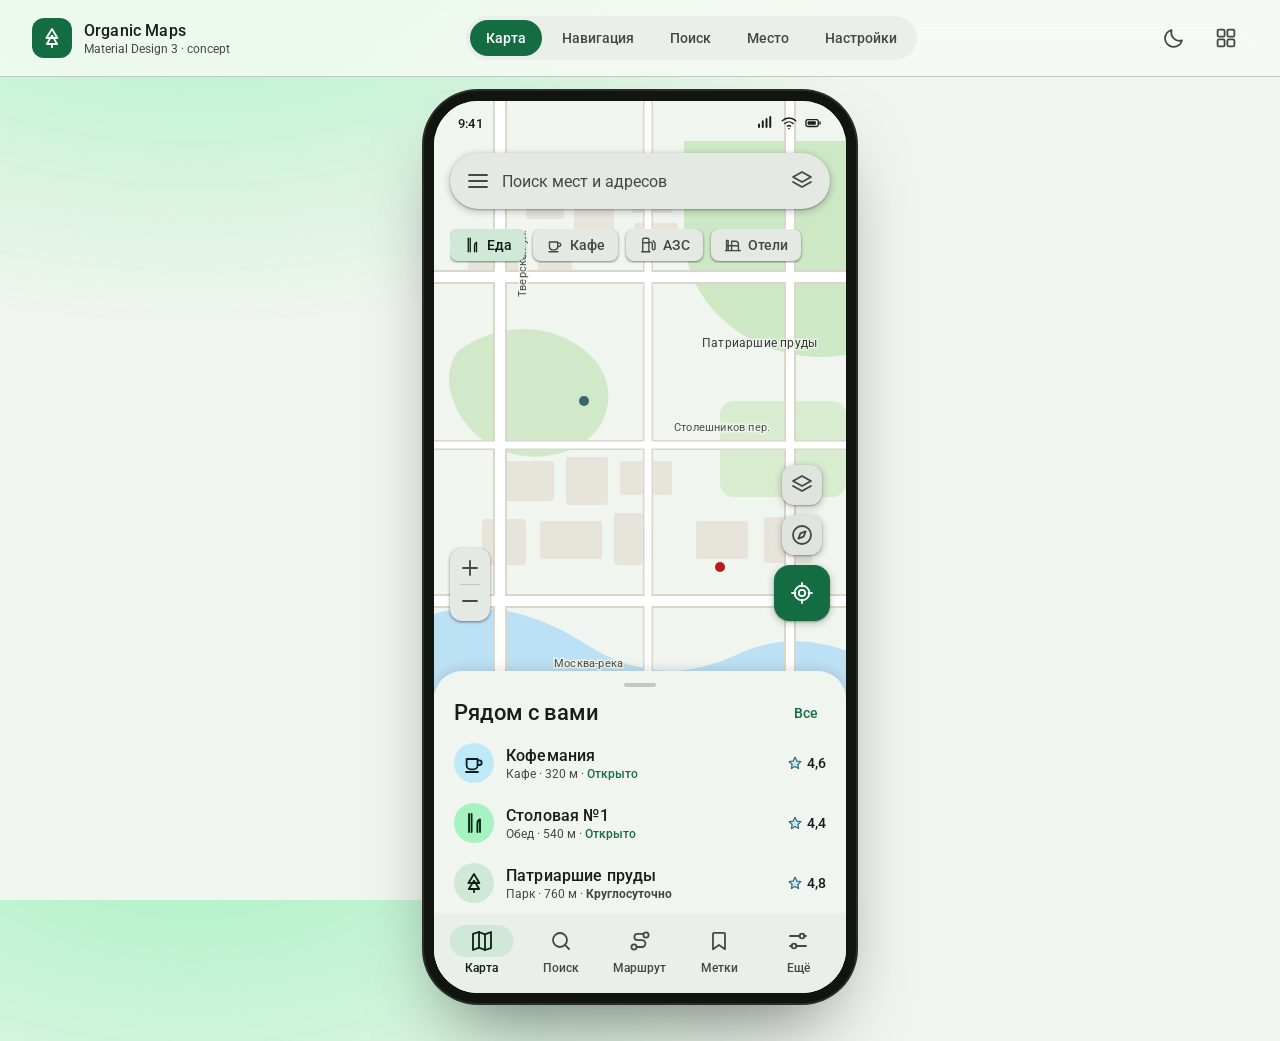
==== commit 3c42fefb: "Replace account avatar with map layers control and add README previews" ====
--- a/prototype/index.html
+++ b/prototype/index.html
@@ -45,6 +45,7 @@
   <symbol id="i-fuel" viewBox="0 0 24 24"><path d="M5 21V4.6A1.6 1.6 0 0 1 6.6 3h5A1.6 1.6 0 0 1 13.2 4.6V21"/><path d="M3.6 21h11M5.8 9h7.6"/><path d="M13.2 8.4h2.6a2 2 0 0 1 2 2v6.2a1.8 1.8 0 0 0 3.6 0V9.6l-2.6-3.2"/></symbol>
   <symbol id="i-pharmacy" viewBox="0 0 24 24"><rect x="3.6" y="3.6" width="16.8" height="16.8" rx="3"/><path d="M12 7.6v8.8M7.6 12h8.8"/></symbol>
   <symbol id="i-park" viewBox="0 0 24 24"><path d="M12 3 6.4 12h11L12 3Z"/><path d="M12 9.6 6.8 18h10.4L12 9.6Z"/><path d="M12 18v3.2"/></symbol>
+  <symbol id="i-terrain" viewBox="0 0 24 24"><path d="M3 19 9.4 7l4.2 7.6L16.4 11 21 19H3Z"/><path d="m7.6 10.8 1.8 1.4 1.8-1.4"/></symbol>
   <symbol id="i-sun" viewBox="0 0 24 24"><circle cx="12" cy="12" r="4.4"/><path d="M12 2.4v2.2M12 19.4v2.2M2.4 12h2.2M19.4 12h2.2M5.2 5.2l1.6 1.6M17.2 17.2l1.6 1.6M18.8 5.2l-1.6 1.6M6.8 17.2l-1.6 1.6"/></symbol>
   <symbol id="i-moon" viewBox="0 0 24 24"><path d="M20 14.4A8.4 8.4 0 0 1 9.6 4a8.6 8.6 0 1 0 10.4 10.4Z"/></symbol>
   <symbol id="i-grid" viewBox="0 0 24 24"><rect x="3.6" y="3.6" width="7" height="7" rx="1.4"/><rect x="13.4" y="3.6" width="7" height="7" rx="1.4"/><rect x="3.6" y="13.4" width="7" height="7" rx="1.4"/><rect x="13.4" y="13.4" width="7" height="7" rx="1.4"/></symbol>
@@ -109,11 +110,21 @@
         </div>
 
         <div class="map-top">
-          <button class="search-bar" type="button" data-go="search">
-            <svg class="icon"><use href="#i-menu"/></svg>
-            <span class="search-bar__label">Поиск мест и адресов</span>
-            <span class="avatar" aria-hidden="true">И</span>
-          </button>
+          <div class="search-row">
+            <button class="search-bar" type="button" data-go="search">
+              <svg class="icon"><use href="#i-menu"/></svg>
+              <span class="search-bar__label">Поиск мест и адресов</span>
+            </button>
+            <button class="icon-btn icon-btn--dense layers-btn" id="toggle-layers" type="button" title="Слои карты" aria-label="Слои карты" aria-expanded="false" aria-controls="layer-chips">
+              <svg class="icon"><use href="#i-layers"/></svg>
+            </button>
+          </div>
+
+          <div class="chips chips--layers" id="layer-chips" aria-hidden="true">
+            <button class="chip"><svg class="icon icon--18"><use href="#i-terrain"/></svg>Рельеф</button>
+            <button class="chip"><svg class="icon icon--18"><use href="#i-bike"/></svg>Велодорожки</button>
+            <button class="chip"><svg class="icon icon--18"><use href="#i-transit"/></svg>Метро</button>
+          </div>
 
           <div class="chips chips--floating">
             <button class="chip is-selected"><svg class="icon icon--18"><use href="#i-restaurant"/></svg>Еда</button>
@@ -454,6 +465,11 @@
               <span class="setting__text"><b>Слои карты</b><span>Рельеф, пробки, велодорожки</span></span>
               <svg class="icon icon--20 chevron"><use href="#i-chevron"/></svg>
             </button>
+            <button class="setting setting--nav">
+              <span class="poi poi--privacy"><svg class="icon"><use href="#i-globe"/></svg></span>
+              <span class="setting__text"><b>Профиль OpenStreetMap</b><span>Только для редактирования карты · Не подключён</span></span>
+              <svg class="icon icon--20 chevron"><use href="#i-chevron"/></svg>
+            </button>
             <div class="setting">
               <span class="setting__text"><b>Автообновление карт</b><span>Только по Wi-Fi</span></span>
               <button class="switch is-on" role="switch" aria-checked="true"></button>
--- a/prototype/styles.css
+++ b/prototype/styles.css
@@ -237,12 +237,15 @@
   gap: 10px;
 }
 
+.search-row { position: relative; }
+
 .search-bar {
   display: flex;
   align-items: center;
   gap: 12px;
+  width: 100%;
   height: 56px;
-  padding: 0 8px 0 16px;
+  padding: 0 56px 0 16px;
   border-radius: var(--md-shape-xl);
   background: var(--md-surface-container-high);
   color: var(--md-on-surface-variant);
@@ -251,21 +254,52 @@
 }
 .search-bar__label { flex: 1; font-size: var(--md-body-large-size); color: var(--md-on-surface-variant); }
 
-.avatar {
-  display: grid;
-  place-items: center;
-  width: 32px; height: 32px;
-  border-radius: var(--md-shape-full);
-  background: var(--md-primary-container);
-  color: var(--md-on-primary-container);
-  font-size: var(--md-label-large-size);
-  font-weight: 500;
+.layers-btn {
+  position: absolute;
+  z-index: 1;
+  top: 8px;
+  right: 8px;
+  width: 40px;
+  height: 40px;
+  border-radius: var(--md-shape-full);
+  color: var(--md-on-surface-variant);
+}
+.layers-btn:hover { background: var(--md-surface-container-highest); }
+.layers-btn.is-on {
+  background: var(--md-secondary-container);
+  color: var(--md-on-secondary-container);
 }
 
 .chips { display: flex; gap: 8px; overflow-x: auto; scrollbar-width: none; }
 .chips::-webkit-scrollbar { display: none; }
 .chips--floating { padding-bottom: 2px; }
 .chips--static { padding: 4px 16px 8px; }
+
+/* Quick layer chips revealed by the layers button in the search bar. */
+.chips--layers {
+  height: 0;
+  opacity: 0;
+  visibility: hidden;
+  overflow: hidden;
+  will-change: height, opacity, transform;
+  transform: translate3d(0, -4px, 0);
+  transition:
+    height var(--md-sys-motion-duration-short) var(--md-sys-motion-easing-emphasized),
+    opacity var(--md-sys-motion-duration-short) var(--md-sys-motion-easing-standard),
+    transform var(--md-sys-motion-duration-short) var(--md-sys-motion-easing-emphasized),
+    visibility 0s linear var(--md-sys-motion-duration-short);
+}
+.chips--layers.is-open {
+  height: 32px;
+  opacity: 1;
+  visibility: visible;
+  transform: translate3d(0, 0, 0);
+  transition:
+    height var(--md-sys-motion-duration-medium) var(--md-sys-motion-easing-emphasized),
+    opacity var(--md-sys-motion-duration-short) var(--md-sys-motion-easing-standard),
+    transform var(--md-sys-motion-duration-medium) var(--md-sys-motion-easing-emphasized),
+    visibility 0s linear 0s;
+}
 
 .chip {
   display: inline-flex;
@@ -933,7 +967,6 @@
   will-change: transform, opacity;
 }
 .md-ripple-host {
-  position: relative;
   overflow: hidden;
 }
 
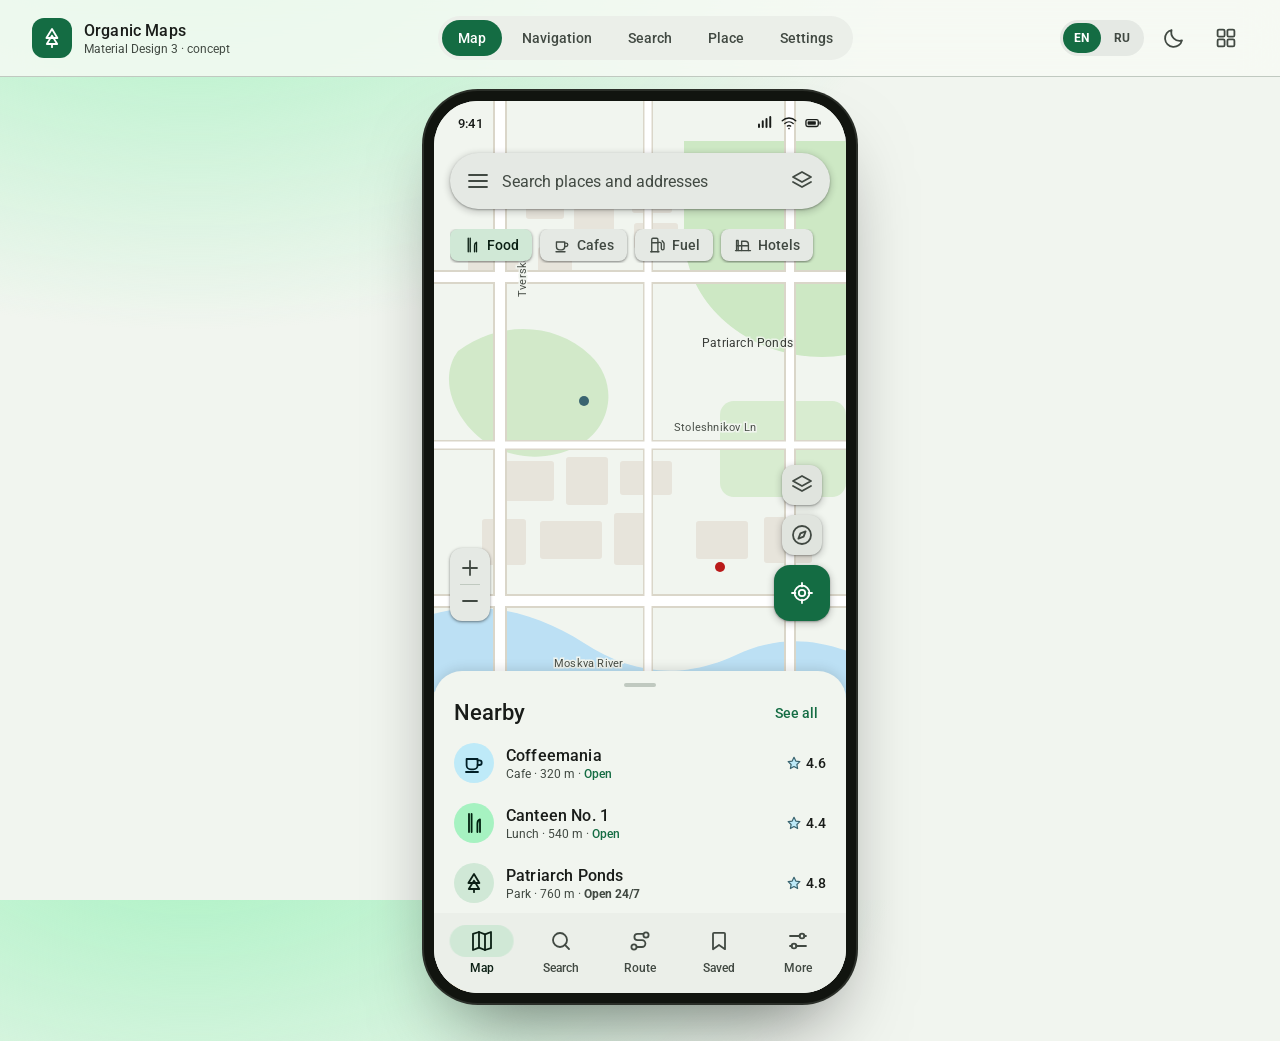
==== commit 0a966a11: "feat: add EN/RU localization and update English preview screenshots" ====
--- a/prototype/index.html
+++ b/prototype/index.html
@@ -1,10 +1,10 @@
 <!DOCTYPE html>
-<html lang="ru" data-theme="light">
+<html lang="en" data-theme="light">
 <head>
 <meta charset="utf-8">
 <meta name="viewport" content="width=device-width, initial-scale=1">
-<title>Organic Maps — Material Design 3 concept</title>
-<meta name="description" content="Концепт редизайна Organic Maps по Material Design 3: пять экранов, светлая и тёмная темы, интерактивный прототип.">
+<title data-i18n="meta.title">Organic Maps — Material Design 3 concept</title>
+<meta name="description" data-i18n-content="meta.desc" content="Organic Maps redesign concept built with Material Design 3: five screens, light and dark themes, interactive prototype.">
 <link rel="preconnect" href="https://fonts.googleapis.com">
 <link rel="preconnect" href="https://fonts.gstatic.com" crossorigin>
 <link href="https://fonts.googleapis.com/css2?family=Roboto:wght@400;500;700&display=swap" rel="stylesheet">
@@ -73,19 +73,23 @@
       </div>
     </div>
 
-    <nav class="screens" aria-label="Экраны прототипа">
-      <button class="screen-tab is-active" data-screen="map">Карта</button>
-      <button class="screen-tab" data-screen="nav">Навигация</button>
-      <button class="screen-tab" data-screen="search">Поиск</button>
-      <button class="screen-tab" data-screen="place">Место</button>
-      <button class="screen-tab" data-screen="settings">Настройки</button>
+    <nav class="screens" aria-label="Prototype screens">
+      <button class="screen-tab is-active" data-screen="map" data-i18n="tabs.map">Map</button>
+      <button class="screen-tab" data-screen="nav" data-i18n="tabs.nav">Navigation</button>
+      <button class="screen-tab" data-screen="search" data-i18n="tabs.search">Search</button>
+      <button class="screen-tab" data-screen="place" data-i18n="tabs.place">Place</button>
+      <button class="screen-tab" data-screen="settings" data-i18n="tabs.settings">Settings</button>
     </nav>
 
     <div class="topbar__actions">
-      <button class="icon-btn" id="toggle-theme" title="Светлая / тёмная тема" aria-label="Переключить тему">
+      <div class="lang-switch" role="group" aria-label="Language" data-i18n-aria-label="topbar.lang">
+        <button type="button" data-lang="en" class="is-active" aria-pressed="true">EN</button>
+        <button type="button" data-lang="ru" aria-pressed="false">RU</button>
+      </div>
+      <button class="icon-btn" id="toggle-theme" title="Light / dark theme" data-i18n-title="topbar.themeTitle" aria-label="Switch theme" data-i18n-aria-label="topbar.themeAria">
         <svg class="icon"><use href="#i-moon"/></svg>
       </button>
-      <button class="icon-btn" id="toggle-all" title="Все экраны" aria-label="Показать все экраны" aria-pressed="false">
+      <button class="icon-btn" id="toggle-all" title="All screens" data-i18n-title="topbar.allTitle" aria-label="Show all screens" data-i18n-aria-label="topbar.allAria" aria-pressed="false">
         <svg class="icon"><use href="#i-grid"/></svg>
       </button>
     </div>
@@ -97,7 +101,7 @@
     <div class="device" id="device">
 
       <!-- ═══ 1. Map ═══════════════════════════════════════════ -->
-      <section class="screen is-active" data-screen="map" aria-label="Карта">
+      <section class="screen is-active" data-screen="map" aria-label="Map" data-i18n-aria-label="tabs.map">
         <div class="map-canvas" data-route="off"></div>
 
         <div class="statusbar statusbar--dark">
@@ -113,91 +117,91 @@
           <div class="search-row">
             <button class="search-bar" type="button" data-go="search">
               <svg class="icon"><use href="#i-menu"/></svg>
-              <span class="search-bar__label">Поиск мест и адресов</span>
-            </button>
-            <button class="icon-btn icon-btn--dense layers-btn" id="toggle-layers" type="button" title="Слои карты" aria-label="Слои карты" aria-expanded="false" aria-controls="layer-chips">
+              <span class="search-bar__label" data-i18n="map.searchPlaceholder">Search places and addresses</span>
+            </button>
+            <button class="icon-btn icon-btn--dense layers-btn" id="toggle-layers" type="button" title="Map layers" data-i18n-title="map.layersTitle" aria-label="Map layers" data-i18n-aria-label="map.layersAria" aria-expanded="false" aria-controls="layer-chips">
               <svg class="icon"><use href="#i-layers"/></svg>
             </button>
           </div>
 
           <div class="chips chips--layers" id="layer-chips" aria-hidden="true">
-            <button class="chip"><svg class="icon icon--18"><use href="#i-terrain"/></svg>Рельеф</button>
-            <button class="chip"><svg class="icon icon--18"><use href="#i-bike"/></svg>Велодорожки</button>
-            <button class="chip"><svg class="icon icon--18"><use href="#i-transit"/></svg>Метро</button>
+            <button class="chip"><svg class="icon icon--18"><use href="#i-terrain"/></svg><span data-i18n="layers.terrain">Terrain</span></button>
+            <button class="chip"><svg class="icon icon--18"><use href="#i-bike"/></svg><span data-i18n="layers.bike">Bike lanes</span></button>
+            <button class="chip"><svg class="icon icon--18"><use href="#i-transit"/></svg><span data-i18n="layers.subway">Subway</span></button>
           </div>
 
           <div class="chips chips--floating">
-            <button class="chip is-selected"><svg class="icon icon--18"><use href="#i-restaurant"/></svg>Еда</button>
-            <button class="chip"><svg class="icon icon--18"><use href="#i-coffee"/></svg>Кафе</button>
-            <button class="chip"><svg class="icon icon--18"><use href="#i-fuel"/></svg>АЗС</button>
-            <button class="chip"><svg class="icon icon--18"><use href="#i-hotel"/></svg>Отели</button>
+            <button class="chip is-selected"><svg class="icon icon--18"><use href="#i-restaurant"/></svg><span data-i18n="cat.food">Food</span></button>
+            <button class="chip"><svg class="icon icon--18"><use href="#i-coffee"/></svg><span data-i18n="cat.cafes">Cafes</span></button>
+            <button class="chip"><svg class="icon icon--18"><use href="#i-fuel"/></svg><span data-i18n="cat.fuel">Fuel</span></button>
+            <button class="chip"><svg class="icon icon--18"><use href="#i-hotel"/></svg><span data-i18n="cat.hotels">Hotels</span></button>
           </div>
         </div>
 
         <div class="map-controls">
-          <button class="fab fab--small fab--tonal" title="Слои карты" aria-label="Слои карты">
+          <button class="fab fab--small fab--tonal" title="Map layers" data-i18n-title="map.layersTitle" aria-label="Map layers" data-i18n-aria-label="map.layersAria">
             <svg class="icon"><use href="#i-layers"/></svg>
           </button>
-          <button class="fab fab--small fab--tonal" title="Ориентация" aria-label="Ориентация карты">
+          <button class="fab fab--small fab--tonal" title="Map orientation" data-i18n-title="map.orientTitle" aria-label="Map orientation" data-i18n-aria-label="map.orientAria">
             <svg class="icon"><use href="#i-compass"/></svg>
           </button>
-          <button class="fab fab--primary" title="Моё местоположение" aria-label="Моё местоположение">
+          <button class="fab fab--primary" title="My location" data-i18n-title="map.locateTitle" aria-label="My location" data-i18n-aria-label="map.locateAria">
             <svg class="icon"><use href="#i-locate"/></svg>
           </button>
         </div>
 
         <div class="zoom-cluster">
-          <button class="zoom" aria-label="Приблизить"><svg class="icon"><use href="#i-plus"/></svg></button>
+          <button class="zoom" aria-label="Zoom in" data-i18n-aria-label="map.zoomIn"><svg class="icon"><use href="#i-plus"/></svg></button>
           <span class="zoom__divider"></span>
-          <button class="zoom" aria-label="Отдалить"><svg class="icon"><use href="#i-minus"/></svg></button>
+          <button class="zoom" aria-label="Zoom out" data-i18n-aria-label="map.zoomOut"><svg class="icon"><use href="#i-minus"/></svg></button>
         </div>
 
         <div class="sheet sheet--peek" id="nearby-sheet" data-collapsible>
-          <div class="sheet__handle"></div>
+          <div class="sheet__handle" data-i18n-aria-label="sheet.toggleAria"></div>
           <div class="sheet__head">
-            <h2 class="title-large">Рядом с вами</h2>
-            <button class="text-btn">Все</button>
+            <h2 class="title-large" data-i18n="nearby.title">Nearby</h2>
+            <button class="text-btn" data-i18n="nearby.all">See all</button>
           </div>
 
           <ul class="place-list">
             <li class="place-row">
               <span class="poi poi--cafe"><svg class="icon"><use href="#i-coffee"/></svg></span>
               <span class="place-row__text">
-                <span class="place-row__name">Кофемания</span>
-                <span class="place-row__meta">Кафе · 320 м · <b class="open">Открыто</b></span>
+                <span class="place-row__name" data-i18n="nearby.coffeeName">Coffeemania</span>
+                <span class="place-row__meta" data-i18n-html="nearby.coffeeMeta">Cafe · 320 m · <b class="open">Open</b></span>
               </span>
-              <span class="rating"><svg class="icon icon--16"><use href="#i-star"/></svg>4,6</span>
+              <span class="rating"><svg class="icon icon--16"><use href="#i-star"/></svg><span data-i18n="rating.4_6">4.6</span></span>
             </li>
             <li class="place-row">
               <span class="poi poi--food"><svg class="icon"><use href="#i-restaurant"/></svg></span>
               <span class="place-row__text">
-                <span class="place-row__name">Столовая №1</span>
-                <span class="place-row__meta">Обед · 540 м · <b class="open">Открыто</b></span>
+                <span class="place-row__name" data-i18n="nearby.canteenName">Canteen No. 1</span>
+                <span class="place-row__meta" data-i18n-html="nearby.canteenMeta">Lunch · 540 m · <b class="open">Open</b></span>
               </span>
-              <span class="rating"><svg class="icon icon--16"><use href="#i-star"/></svg>4,4</span>
+              <span class="rating"><svg class="icon icon--16"><use href="#i-star"/></svg><span data-i18n="rating.4_4">4.4</span></span>
             </li>
             <li class="place-row">
               <span class="poi poi--park"><svg class="icon"><use href="#i-park"/></svg></span>
               <span class="place-row__text">
-                <span class="place-row__name">Патриаршие пруды</span>
-                <span class="place-row__meta">Парк · 760 м · <b>Круглосуточно</b></span>
+                <span class="place-row__name" data-i18n="nearby.parkName">Patriarch Ponds</span>
+                <span class="place-row__meta" data-i18n-html="nearby.parkMeta">Park · 760 m · <b>Open 24/7</b></span>
               </span>
-              <span class="rating"><svg class="icon icon--16"><use href="#i-star"/></svg>4,8</span>
+              <span class="rating"><svg class="icon icon--16"><use href="#i-star"/></svg><span data-i18n="rating.4_8">4.8</span></span>
             </li>
           </ul>
 
-          <nav class="nav-bar" aria-label="Основная навигация">
-            <button class="nav-item is-active" data-go="map"><svg class="icon"><use href="#i-map"/></svg><span>Карта</span></button>
-            <button class="nav-item" data-go="search"><svg class="icon"><use href="#i-search"/></svg><span>Поиск</span></button>
-            <button class="nav-item" data-go="nav"><svg class="icon"><use href="#i-route"/></svg><span>Маршрут</span></button>
-            <button class="nav-item"><svg class="icon"><use href="#i-bookmark"/></svg><span>Метки</span></button>
-            <button class="nav-item" data-go="settings"><svg class="icon"><use href="#i-settings"/></svg><span>Ещё</span></button>
+          <nav class="nav-bar" aria-label="Main navigation" data-i18n-aria-label="nav.label">
+            <button class="nav-item is-active" data-go="map"><svg class="icon"><use href="#i-map"/></svg><span data-i18n="navTab.map">Map</span></button>
+            <button class="nav-item" data-go="search"><svg class="icon"><use href="#i-search"/></svg><span data-i18n="navTab.search">Search</span></button>
+            <button class="nav-item" data-go="nav"><svg class="icon"><use href="#i-route"/></svg><span data-i18n="navTab.route">Route</span></button>
+            <button class="nav-item"><svg class="icon"><use href="#i-bookmark"/></svg><span data-i18n="navTab.saved">Saved</span></button>
+            <button class="nav-item" data-go="settings"><svg class="icon"><use href="#i-settings"/></svg><span data-i18n="navTab.more">More</span></button>
           </nav>
         </div>
       </section>
 
       <!-- ═══ 2. Navigation ════════════════════════════════════ -->
-      <section class="screen" data-screen="nav" aria-label="Навигация">
+      <section class="screen" data-screen="nav" aria-label="Navigation" data-i18n-aria-label="tabs.nav">
         <div class="map-canvas is-navigating" data-route="on"></div>
 
         <div class="statusbar statusbar--dark">
@@ -212,64 +216,64 @@
         <div class="maneuver">
           <span class="maneuver__icon"><svg class="icon icon--32"><use href="#i-arrow-turn-right"/></svg></span>
           <div class="maneuver__text">
-            <span class="maneuver__distance">Через 200 м</span>
-            <span class="maneuver__instruction">поверните направо на Тверскую</span>
+            <span class="maneuver__distance" data-i18n="nav.maneuverDistance">In 200 m</span>
+            <span class="maneuver__instruction" data-i18n="nav.maneuverInstruction">turn right onto Tverskaya St</span>
           </div>
           <span class="maneuver__next">
-            <span>затем</span>
+            <span data-i18n="nav.then">then</span>
             <svg class="icon icon--20"><use href="#i-arrow-turn-left"/></svg>
           </span>
         </div>
 
         <div class="nav-badges">
           <span class="badge badge--surface"><svg class="icon icon--18"><use href="#i-clock"/></svg>9:52</span>
-          <span class="badge badge--speed">47<span>км/ч</span></span>
-          <button class="fab fab--small fab--tonal" aria-label="Звук навигации"><svg class="icon"><use href="#i-compass"/></svg></button>
+          <span class="badge badge--speed" data-i18n-html="nav.speed">47<span>km/h</span></span>
+          <button class="fab fab--small fab--tonal" aria-label="Navigation sound" data-i18n-aria-label="nav.soundAria"><svg class="icon"><use href="#i-compass"/></svg></button>
         </div>
 
         <div class="sheet sheet--expanded" id="route-sheet" data-collapsible>
-          <div class="sheet__handle"></div>
+          <div class="sheet__handle" data-i18n-aria-label="sheet.toggleAria"></div>
 
           <div class="eta">
             <div>
-              <p class="eta__value">12 мин</p>
-              <p class="eta__sub">4,2 км · прибытие в 9:53</p>
-            </div>
-            <button class="icon-btn icon-btn--filled" aria-label="Завершить маршрут"><svg class="icon"><use href="#i-close"/></svg></button>
+              <p class="eta__value" data-i18n="nav.etaValue">12 min</p>
+              <p class="eta__sub" data-i18n="nav.etaSub">4.2 km · arrive at 9:53</p>
+            </div>
+            <button class="icon-btn icon-btn--filled" aria-label="End route" data-i18n-aria-label="nav.endAria"><svg class="icon"><use href="#i-close"/></svg></button>
           </div>
 
           <div class="segmented" role="tablist">
-            <button role="tab" class="is-active"><svg class="icon icon--18"><use href="#i-car"/></svg>Авто</button>
-            <button role="tab"><svg class="icon icon--18"><use href="#i-bike"/></svg>Вело</button>
-            <button role="tab"><svg class="icon icon--18"><use href="#i-walk"/></svg>Пешком</button>
-            <button role="tab"><svg class="icon icon--18"><use href="#i-transit"/></svg>Транспорт</button>
+            <button role="tab" class="is-active"><svg class="icon icon--18"><use href="#i-car"/></svg><span data-i18n="nav.modeCar">Car</span></button>
+            <button role="tab"><svg class="icon icon--18"><use href="#i-bike"/></svg><span data-i18n="nav.modeBike">Bike</span></button>
+            <button role="tab"><svg class="icon icon--18"><use href="#i-walk"/></svg><span data-i18n="nav.modeWalk">Walk</span></button>
+            <button role="tab"><svg class="icon icon--18"><use href="#i-transit"/></svg><span data-i18n="nav.modeTransit">Transit</span></button>
           </div>
 
           <ul class="alt-list">
             <li class="alt-row is-selected">
-              <span class="alt-row__main"><b>4,2 км</b><span>12 мин</span></span>
-              <span class="alt-row__tag">без пробок</span>
+              <span class="alt-row__main"><b data-i18n="nav.alt1km">4.2 km</b><span data-i18n="nav.alt1min">12 min</span></span>
+              <span class="alt-row__tag" data-i18n="nav.alt1tag">no traffic</span>
               <span class="alt-row__note">+0 ₽</span>
             </li>
             <li class="alt-row">
-              <span class="alt-row__main"><b>5,6 км</b><span>17 мин</span></span>
-              <span class="alt-row__tag">через центр</span>
+              <span class="alt-row__main"><b data-i18n="nav.alt2km">5.6 km</b><span data-i18n="nav.alt2min">17 min</span></span>
+              <span class="alt-row__tag" data-i18n="nav.alt2tag">via center</span>
             </li>
             <li class="alt-row">
-              <span class="alt-row__main"><b>3,9 км</b><span>19 мин</span></span>
-              <span class="alt-row__tag">пробки</span>
+              <span class="alt-row__main"><b data-i18n="nav.alt3km">3.9 km</b><span data-i18n="nav.alt3min">19 min</span></span>
+              <span class="alt-row__tag" data-i18n="nav.alt3tag">traffic</span>
             </li>
           </ul>
 
           <div class="row-actions">
-            <button class="btn btn--tonal"><svg class="icon icon--18"><use href="#i-download"/></svg>Офлайн-карта</button>
-            <button class="btn btn--text"><svg class="icon icon--18"><use href="#i-share"/></svg>Поделиться</button>
+            <button class="btn btn--tonal"><svg class="icon icon--18"><use href="#i-download"/></svg><span data-i18n="nav.offline">Offline map</span></button>
+            <button class="btn btn--text"><svg class="icon icon--18"><use href="#i-share"/></svg><span data-i18n="nav.share">Share</span></button>
           </div>
         </div>
       </section>
 
       <!-- ═══ 3. Search ════════════════════════════════════════ -->
-      <section class="screen" data-screen="search" aria-label="Поиск">
+      <section class="screen" data-screen="search" aria-label="Search" data-i18n-aria-label="tabs.search">
         <div class="statusbar">
           <span class="statusbar__time">9:41</span>
           <span class="statusbar__icons">
@@ -280,73 +284,73 @@
         </div>
 
         <div class="app-bar">
-          <button class="icon-btn" data-go="map" aria-label="Назад"><svg class="icon"><use href="#i-back"/></svg></button>
+          <button class="icon-btn" data-go="map" aria-label="Back" data-i18n-aria-label="search.backAria"><svg class="icon"><use href="#i-back"/></svg></button>
           <div class="search-field is-focused">
             <svg class="icon"><use href="#i-search"/></svg>
-            <input value="кофе" aria-label="Поисковый запрос" type="search">
-            <button class="icon-btn icon-btn--dense" aria-label="Очистить"><svg class="icon icon--20"><use href="#i-close"/></svg></button>
+            <input value="coffee" data-i18n-value="search.value" aria-label="Search query" data-i18n-aria-label="search.queryAria" type="search">
+            <button class="icon-btn icon-btn--dense" aria-label="Clear" data-i18n-aria-label="search.clearAria"><svg class="icon icon--20"><use href="#i-close"/></svg></button>
           </div>
         </div>
 
         <div class="chips chips--static">
-          <button class="chip is-selected"><svg class="icon icon--18"><use href="#i-clock"/></svg>Открыто</button>
-          <button class="chip"><svg class="icon icon--18"><use href="#i-pin"/></svg>Рядом</button>
-          <button class="chip"><svg class="icon icon--18"><use href="#i-star"/></svg>4,5+</button>
-          <button class="chip"><svg class="icon icon--18"><use href="#i-coffee"/></svg>Спешелти</button>
+          <button class="chip is-selected"><svg class="icon icon--18"><use href="#i-clock"/></svg><span data-i18n="search.chipOpen">Open now</span></button>
+          <button class="chip"><svg class="icon icon--18"><use href="#i-pin"/></svg><span data-i18n="search.chipNearby">Nearby</span></button>
+          <button class="chip"><svg class="icon icon--18"><use href="#i-star"/></svg><span data-i18n="search.chipRating">4.5+</span></button>
+          <button class="chip"><svg class="icon icon--18"><use href="#i-coffee"/></svg><span data-i18n="search.chipSpecialty">Specialty</span></button>
         </div>
 
         <div class="scroll-area">
-          <p class="section-label">Лучший результат</p>
+          <p class="section-label" data-i18n="search.best">Best result</p>
           <button class="result-card" data-go="place">
             <span class="result-card__media result-card__media--cafe">
               <svg class="icon icon--32"><use href="#i-coffee"/></svg>
             </span>
             <span class="result-card__body">
-              <span class="result-card__title">Кофемания</span>
-              <span class="result-card__meta">Кафе · Тверская ул., 8</span>
-              <span class="result-card__tags"><b class="open">Открыто до 23:00</b> · 320 м · 4,6 ★</span>
+              <span class="result-card__title" data-i18n="nearby.coffeeName">Coffeemania</span>
+              <span class="result-card__meta" data-i18n="search.bestMeta">Cafe · 8 Tverskaya St</span>
+              <span class="result-card__tags" data-i18n-html="search.bestTags"><b class="open">Open until 23:00</b> · 320 m · 4.6 ★</span>
             </span>
             <span class="result-card__action">
               <span class="icon-btn icon-btn--filled"><svg class="icon"><use href="#i-route"/></svg></span>
             </span>
           </button>
 
-          <p class="section-label">Ещё 14 мест</p>
+          <p class="section-label" data-i18n="search.more14">14 more places</p>
           <ul class="result-list">
             <li class="result-row">
               <span class="poi poi--cafe"><svg class="icon"><use href="#i-coffee"/></svg></span>
-              <span class="result-row__text"><b>Surf Coffee</b><span>Кофейня · 480 м · 4,7 ★</span></span>
+              <span class="result-row__text"><b>Surf Coffee</b><span data-i18n="search.surfMeta">Coffee shop · 480 m · 4.7 ★</span></span>
               <svg class="icon icon--20 chevron"><use href="#i-chevron"/></svg>
             </li>
             <li class="result-row">
               <span class="poi poi--cafe"><svg class="icon"><use href="#i-coffee"/></svg></span>
-              <span class="result-row__text"><b>Шоколадница</b><span>Кафе · 610 м · 4,2 ★</span></span>
+              <span class="result-row__text"><b data-i18n="search.shokoName">Shokoladnitsa</b><span data-i18n="search.shokoMeta">Cafe · 610 m · 4.2 ★</span></span>
               <svg class="icon icon--20 chevron"><use href="#i-chevron"/></svg>
             </li>
             <li class="result-row">
               <span class="poi poi--food"><svg class="icon"><use href="#i-restaurant"/></svg></span>
-              <span class="result-row__text"><b>Cofix</b><span>Кофейня · 700 м · 4,5 ★</span></span>
+              <span class="result-row__text"><b>Cofix</b><span data-i18n="search.cofixMeta">Coffee shop · 700 m · 4.5 ★</span></span>
               <svg class="icon icon--20 chevron"><use href="#i-chevron"/></svg>
             </li>
             <li class="result-row">
               <span class="poi poi--cafe"><svg class="icon"><use href="#i-coffee"/></svg></span>
-              <span class="result-row__text"><b>Double B</b><span>Кофейня · 820 м · 4,8 ★</span></span>
+              <span class="result-row__text"><b>Double B</b><span data-i18n="search.doublebMeta">Coffee shop · 820 m · 4.8 ★</span></span>
               <svg class="icon icon--20 chevron"><use href="#i-chevron"/></svg>
             </li>
           </ul>
         </div>
 
-        <nav class="nav-bar" aria-label="Основная навигация">
-          <button class="nav-item" data-go="map"><svg class="icon"><use href="#i-map"/></svg><span>Карта</span></button>
-          <button class="nav-item is-active" data-go="search"><svg class="icon"><use href="#i-search"/></svg><span>Поиск</span></button>
-          <button class="nav-item" data-go="nav"><svg class="icon"><use href="#i-route"/></svg><span>Маршрут</span></button>
-          <button class="nav-item"><svg class="icon"><use href="#i-bookmark"/></svg><span>Метки</span></button>
-          <button class="nav-item" data-go="settings"><svg class="icon"><use href="#i-settings"/></svg><span>Ещё</span></button>
+        <nav class="nav-bar" aria-label="Main navigation" data-i18n-aria-label="nav.label">
+          <button class="nav-item" data-go="map"><svg class="icon"><use href="#i-map"/></svg><span data-i18n="navTab.map">Map</span></button>
+          <button class="nav-item is-active" data-go="search"><svg class="icon"><use href="#i-search"/></svg><span data-i18n="navTab.search">Search</span></button>
+          <button class="nav-item" data-go="nav"><svg class="icon"><use href="#i-route"/></svg><span data-i18n="navTab.route">Route</span></button>
+          <button class="nav-item"><svg class="icon"><use href="#i-bookmark"/></svg><span data-i18n="navTab.saved">Saved</span></button>
+          <button class="nav-item" data-go="settings"><svg class="icon"><use href="#i-settings"/></svg><span data-i18n="navTab.more">More</span></button>
         </nav>
       </section>
 
       <!-- ═══ 4. Place ═════════════════════════════════════════ -->
-      <section class="screen" data-screen="place" aria-label="Карточка места">
+      <section class="screen" data-screen="place" aria-label="Place" data-i18n-aria-label="tabs.place">
         <div class="hero">
           <div class="hero__map"><div class="map-canvas" data-route="off"></div></div>
         </div>
@@ -361,67 +365,67 @@
         </div>
 
         <div class="hero-actions">
-          <button class="icon-btn icon-btn--surface" data-go="search" aria-label="Назад"><svg class="icon"><use href="#i-back"/></svg></button>
+          <button class="icon-btn icon-btn--surface" data-go="search" aria-label="Back" data-i18n-aria-label="place.backAria"><svg class="icon"><use href="#i-back"/></svg></button>
           <div class="hero-actions__right">
-            <button class="icon-btn icon-btn--surface" aria-label="Поделиться"><svg class="icon"><use href="#i-share"/></svg></button>
-            <button class="icon-btn icon-btn--surface" aria-label="Сохранить"><svg class="icon"><use href="#i-bookmark"/></svg></button>
+            <button class="icon-btn icon-btn--surface" aria-label="Share" data-i18n-aria-label="place.shareAria"><svg class="icon"><use href="#i-share"/></svg></button>
+            <button class="icon-btn icon-btn--surface" aria-label="Save" data-i18n-aria-label="place.saveAria"><svg class="icon"><use href="#i-bookmark"/></svg></button>
           </div>
         </div>
 
         <div class="sheet sheet--cover">
-          <div class="sheet__handle"></div>
+          <div class="sheet__handle" data-i18n-aria-label="sheet.toggleAria"></div>
 
           <div class="place-head">
-            <h2 class="headline-small">Кофемания</h2>
+            <h2 class="headline-small" data-i18n="nearby.coffeeName">Coffeemania</h2>
             <p class="place-head__meta">
-              <span>Кафе</span><span class="dot">·</span>
-              <span class="rating"><svg class="icon icon--16"><use href="#i-star"/></svg>4,6 <span class="muted">(320)</span></span>
+              <span data-i18n="place.category">Cafe</span><span class="dot">·</span>
+              <span class="rating"><svg class="icon icon--16"><use href="#i-star"/></svg><span data-i18n="rating.4_6">4.6</span> <span class="muted">(320)</span></span>
               <span class="dot">·</span>
-              <b class="open">Открыто до 23:00</b>
+              <b class="open" data-i18n="place.openUntil">Open until 23:00</b>
             </p>
           </div>
 
           <div class="quick-actions">
             <button class="quick" data-go="nav">
               <span class="quick__icon quick__icon--filled"><svg class="icon"><use href="#i-route"/></svg></span>
-              <span>Маршрут</span>
+              <span data-i18n="place.route">Route</span>
             </button>
             <button class="quick">
               <span class="quick__icon"><svg class="icon"><use href="#i-phone"/></svg></span>
-              <span>Позвонить</span>
+              <span data-i18n="place.call">Call</span>
             </button>
             <button class="quick">
               <span class="quick__icon"><svg class="icon"><use href="#i-bookmark"/></svg></span>
-              <span>Сохранить</span>
+              <span data-i18n="place.save">Save</span>
             </button>
             <button class="quick">
               <span class="quick__icon"><svg class="icon"><use href="#i-share"/></svg></span>
-              <span>Поделиться</span>
+              <span data-i18n="place.share">Share</span>
             </button>
           </div>
 
           <div class="info-card">
-            <div class="info-row"><svg class="icon"><use href="#i-pin"/></svg><span>Тверская ул., 8, Москва</span><span class="info-row__trail">320 м</span></div>
-            <div class="info-row"><svg class="icon"><use href="#i-clock"/></svg><span>Ежедневно, 8:00 – 23:00</span></div>
+            <div class="info-row"><svg class="icon"><use href="#i-pin"/></svg><span data-i18n="place.address">8 Tverskaya St, Moscow</span><span class="info-row__trail" data-i18n="place.distance">320 m</span></div>
+            <div class="info-row"><svg class="icon"><use href="#i-clock"/></svg><span data-i18n="place.hours">Daily, 8:00 – 23:00</span></div>
             <div class="info-row"><svg class="icon"><use href="#i-globe"/></svg><span>coffeemania.ru</span></div>
             <div class="info-row"><svg class="icon"><use href="#i-phone"/></svg><span>+7 495 123-45-67</span></div>
           </div>
 
           <p class="review">
-            «Лучший флэт уайт в центре, есть розетки и тихий зал на втором этаже.»
-            <span class="review__author">Анна, 2 дня назад</span>
+            <span data-i18n="place.review">“Best flat white in the centre, with power sockets and a quiet room on the second floor.”</span>
+            <span class="review__author" data-i18n="place.reviewAuthor">Anna, 2 days ago</span>
           </p>
 
           <div class="sticky-cta">
             <button class="btn btn--filled btn--full" data-go="nav">
-              <svg class="icon icon--20"><use href="#i-route"/></svg>Построить маршрут
+              <svg class="icon icon--20"><use href="#i-route"/></svg><span data-i18n="place.cta">Build route</span>
             </button>
           </div>
         </div>
       </section>
 
       <!-- ═══ 5. Settings ══════════════════════════════════════ -->
-      <section class="screen" data-screen="settings" aria-label="Настройки">
+      <section class="screen" data-screen="settings" aria-label="Settings" data-i18n-aria-label="tabs.settings">
         <div class="statusbar">
           <span class="statusbar__time">9:41</span>
           <span class="statusbar__icons">
@@ -433,87 +437,87 @@
 
         <div class="app-bar app-bar--large">
           <div class="app-bar__row">
-            <button class="icon-btn" data-go="map" aria-label="Назад"><svg class="icon"><use href="#i-back"/></svg></button>
-            <button class="icon-btn" aria-label="Поиск в настройках"><svg class="icon"><use href="#i-search"/></svg></button>
-          </div>
-          <h2 class="headline-medium">Настройки</h2>
+            <button class="icon-btn" data-go="map" aria-label="Back" data-i18n-aria-label="settings.backAria"><svg class="icon"><use href="#i-back"/></svg></button>
+            <button class="icon-btn" aria-label="Search settings" data-i18n-aria-label="settings.searchAria"><svg class="icon"><use href="#i-search"/></svg></button>
+          </div>
+          <h2 class="headline-medium" data-i18n="settings.title">Settings</h2>
         </div>
 
         <div class="scroll-area">
-          <p class="section-label">Внешний вид</p>
+          <p class="section-label" data-i18n="settings.appearance">Appearance</p>
           <div class="card">
             <div class="segmented segmented--three">
-              <button><svg class="icon icon--18"><use href="#i-sun"/></svg>Светлая</button>
-              <button class="is-active"><svg class="icon icon--18"><use href="#i-moon"/></svg>Тёмная</button>
-              <button>Системная</button>
+              <button><svg class="icon icon--18"><use href="#i-sun"/></svg><span data-i18n="settings.light">Light</span></button>
+              <button class="is-active"><svg class="icon icon--18"><use href="#i-moon"/></svg><span data-i18n="settings.dark">Dark</span></button>
+              <button><span data-i18n="settings.system">System</span></button>
             </div>
             <div class="setting">
-              <span class="setting__text"><b>Крупный шрифт на карте</b><span>Названия улиц и POI</span></span>
+              <span class="setting__text"><b data-i18n="settings.largeFont">Large font on map</b><span data-i18n="settings.largeFontSub">Street and POI names</span></span>
               <button class="switch is-on" role="switch" aria-checked="true"></button>
             </div>
           </div>
 
-          <p class="section-label">Карты</p>
+          <p class="section-label" data-i18n="settings.maps">Maps</p>
           <div class="card">
             <button class="setting setting--nav">
               <span class="poi poi--park"><svg class="icon"><use href="#i-download"/></svg></span>
-              <span class="setting__text"><b>Скачанные регионы</b><span>Москва и область · 412 МБ</span></span>
+              <span class="setting__text"><b data-i18n="settings.downloaded">Downloaded regions</b><span data-i18n="settings.downloadedSub">Moscow and region · 412 MB</span></span>
               <span class="progress-ring" style="--value:72"></span>
             </button>
             <button class="setting setting--nav">
               <span class="poi poi--water"><svg class="icon"><use href="#i-layers"/></svg></span>
-              <span class="setting__text"><b>Слои карты</b><span>Рельеф, пробки, велодорожки</span></span>
+              <span class="setting__text"><b data-i18n="settings.mapLayers">Map layers</b><span data-i18n="settings.mapLayersSub">Terrain, traffic, bike lanes</span></span>
               <svg class="icon icon--20 chevron"><use href="#i-chevron"/></svg>
             </button>
             <button class="setting setting--nav">
               <span class="poi poi--privacy"><svg class="icon"><use href="#i-globe"/></svg></span>
-              <span class="setting__text"><b>Профиль OpenStreetMap</b><span>Только для редактирования карты · Не подключён</span></span>
+              <span class="setting__text"><b data-i18n="settings.osm">OpenStreetMap Profile</b><span data-i18n="settings.osmSub">For map editing only · Not connected</span></span>
               <svg class="icon icon--20 chevron"><use href="#i-chevron"/></svg>
             </button>
             <div class="setting">
-              <span class="setting__text"><b>Автообновление карт</b><span>Только по Wi-Fi</span></span>
+              <span class="setting__text"><b data-i18n="settings.autoUpdate">Map auto-update</b><span data-i18n="settings.autoUpdateSub">Wi-Fi only</span></span>
               <button class="switch is-on" role="switch" aria-checked="true"></button>
             </div>
           </div>
 
-          <p class="section-label">Навигация</p>
+          <p class="section-label" data-i18n="settings.navigation">Navigation</p>
           <div class="card">
             <div class="setting">
-              <span class="setting__text"><b>Избегать платных дорог</b></span>
+              <span class="setting__text"><b data-i18n="settings.tolls">Avoid toll roads</b></span>
               <button class="switch" role="switch" aria-checked="false"></button>
             </div>
             <div class="setting">
-              <span class="setting__text"><b>Голосовые подсказки</b><span>Русский</span></span>
+              <span class="setting__text"><b data-i18n="settings.voice">Voice guidance</b><span data-i18n="settings.voiceSub">English</span></span>
               <button class="switch is-on" role="switch" aria-checked="true"></button>
             </div>
           </div>
 
-          <p class="section-label">Приватность</p>
+          <p class="section-label" data-i18n="settings.privacy">Privacy</p>
           <div class="card">
             <div class="setting">
               <span class="poi poi--privacy"><svg class="icon"><use href="#i-shield"/></svg></span>
-              <span class="setting__text"><b>Без трекеров</b><span>Аналитика выключена полностью</span></span>
-              <span class="badge badge--tonal">Вкл</span>
+              <span class="setting__text"><b data-i18n="settings.noTrackers">No trackers</b><span data-i18n="settings.noTrackersSub">Analytics disabled entirely</span></span>
+              <span class="badge badge--tonal" data-i18n="settings.noTrackersBadge">On</span>
             </div>
             <div class="setting">
-              <span class="setting__text"><b>История поиска</b><span>Хранится только на устройстве</span></span>
+              <span class="setting__text"><b data-i18n="settings.history">Search history</b><span data-i18n="settings.historySub">Stored on device only</span></span>
               <button class="switch is-on" role="switch" aria-checked="true"></button>
             </div>
           </div>
 
-          <p class="section-label">О приложении</p>
+          <p class="section-label" data-i18n="settings.about">About</p>
           <div class="card card--list">
-            <button class="setting setting--nav"><span class="setting__text"><b>Версия</b></span><span class="muted">2026.11 · MD3</span></button>
-            <button class="setting setting--nav"><span class="setting__text"><b>Помочь проекту</b></span><svg class="icon icon--20 chevron"><use href="#i-chevron"/></svg></button>
-          </div>
-        </div>
-
-        <nav class="nav-bar" aria-label="Основная навигация">
-          <button class="nav-item" data-go="map"><svg class="icon"><use href="#i-map"/></svg><span>Карта</span></button>
-          <button class="nav-item" data-go="search"><svg class="icon"><use href="#i-search"/></svg><span>Поиск</span></button>
-          <button class="nav-item" data-go="nav"><svg class="icon"><use href="#i-route"/></svg><span>Маршрут</span></button>
-          <button class="nav-item" data-go="place"><svg class="icon"><use href="#i-bookmark"/></svg><span>Метки</span></button>
-          <button class="nav-item is-active" data-go="settings"><svg class="icon"><use href="#i-settings"/></svg><span>Ещё</span></button>
+            <button class="setting setting--nav"><span class="setting__text"><b data-i18n="settings.version">Version</b></span><span class="muted" data-i18n="settings.versionValue">2026.11 · MD3</span></button>
+            <button class="setting setting--nav"><span class="setting__text"><b data-i18n="settings.support">Support the project</b></span><svg class="icon icon--20 chevron"><use href="#i-chevron"/></svg></button>
+          </div>
+        </div>
+
+        <nav class="nav-bar" aria-label="Main navigation" data-i18n-aria-label="nav.label">
+          <button class="nav-item" data-go="map"><svg class="icon"><use href="#i-map"/></svg><span data-i18n="navTab.map">Map</span></button>
+          <button class="nav-item" data-go="search"><svg class="icon"><use href="#i-search"/></svg><span data-i18n="navTab.search">Search</span></button>
+          <button class="nav-item" data-go="nav"><svg class="icon"><use href="#i-route"/></svg><span data-i18n="navTab.route">Route</span></button>
+          <button class="nav-item" data-go="place"><svg class="icon"><use href="#i-bookmark"/></svg><span data-i18n="navTab.saved">Saved</span></button>
+          <button class="nav-item is-active" data-go="settings"><svg class="icon"><use href="#i-settings"/></svg><span data-i18n="navTab.more">More</span></button>
         </nav>
       </section>
     </div>
@@ -569,11 +573,11 @@
 
     <!-- labels -->
     <g class="map-labels" fill="var(--map-label)" font-family="Roboto, sans-serif">
-      <text x="92" y="196" font-size="11" transform="rotate(-90 92 196)">Тверская ул.</text>
-      <text x="240" y="330" font-size="11">Столешников пер.</text>
-      <text x="268" y="246" font-size="12" fill="currentColor" opacity=".85">Патриаршие пруды</text>
-      <text x="120" y="566" font-size="11">Москва-река</text>
-      <text x="30" y="620" font-size="11">Берсеневская наб.</text>
+      <text x="92" y="196" font-size="11" transform="rotate(-90 92 196)" data-i18n="map.tverskaya">Tverskaya St</text>
+      <text x="240" y="330" font-size="11" data-i18n="map.stoleshnikov">Stoleshnikov Ln</text>
+      <text x="268" y="246" font-size="12" fill="currentColor" opacity=".85" data-i18n="map.patriarch">Patriarch Ponds</text>
+      <text x="120" y="566" font-size="11" data-i18n="map.moskva">Moskva River</text>
+      <text x="30" y="620" font-size="11" data-i18n="map.bersenevskaya">Bersenevskaya Emb</text>
     </g>
 
     <!-- POI dots -->
--- a/prototype/styles.css
+++ b/prototype/styles.css
@@ -106,7 +106,33 @@
 .screen-tab:hover { background: var(--md-surface-container-high); }
 .screen-tab.is-active { background: var(--md-primary); color: var(--md-on-primary); }
 
-.topbar__actions { display: flex; gap: 8px; }
+.topbar__actions { display: flex; gap: 8px; align-items: center; }
+
+.lang-switch {
+  display: inline-flex;
+  gap: 2px;
+  padding: 3px;
+  border-radius: var(--md-shape-full);
+  background: var(--md-surface-container-high);
+}
+.lang-switch button {
+  min-width: 38px;
+  height: 30px;
+  padding: 0 10px;
+  border-radius: var(--md-shape-full);
+  color: var(--md-on-surface-variant);
+  font-size: var(--md-label-medium-size);
+  font-weight: 700;
+  letter-spacing: 0.4px;
+  transition:
+    background-color var(--md-sys-motion-duration-short) var(--md-sys-motion-easing-standard),
+    color var(--md-sys-motion-duration-short) var(--md-sys-motion-easing-standard);
+}
+.lang-switch button:hover { background: var(--md-surface-container-highest); }
+.lang-switch button.is-active {
+  background: var(--md-primary);
+  color: var(--md-on-primary);
+}
 
 .icon-btn {
   display: grid;
@@ -926,7 +952,8 @@
 .setting,
 .switch,
 .alt-row,
-.search-bar {
+.search-bar,
+.lang-switch button {
   touch-action: manipulation;
   -webkit-tap-highlight-color: transparent;
   transition:
@@ -951,7 +978,8 @@
 .setting:active,
 .switch:active,
 .alt-row:active,
-.search-bar:active {
+.search-bar:active,
+.lang-switch button:active {
   transform: scale(0.96);
   transition-duration: 120ms;
 }
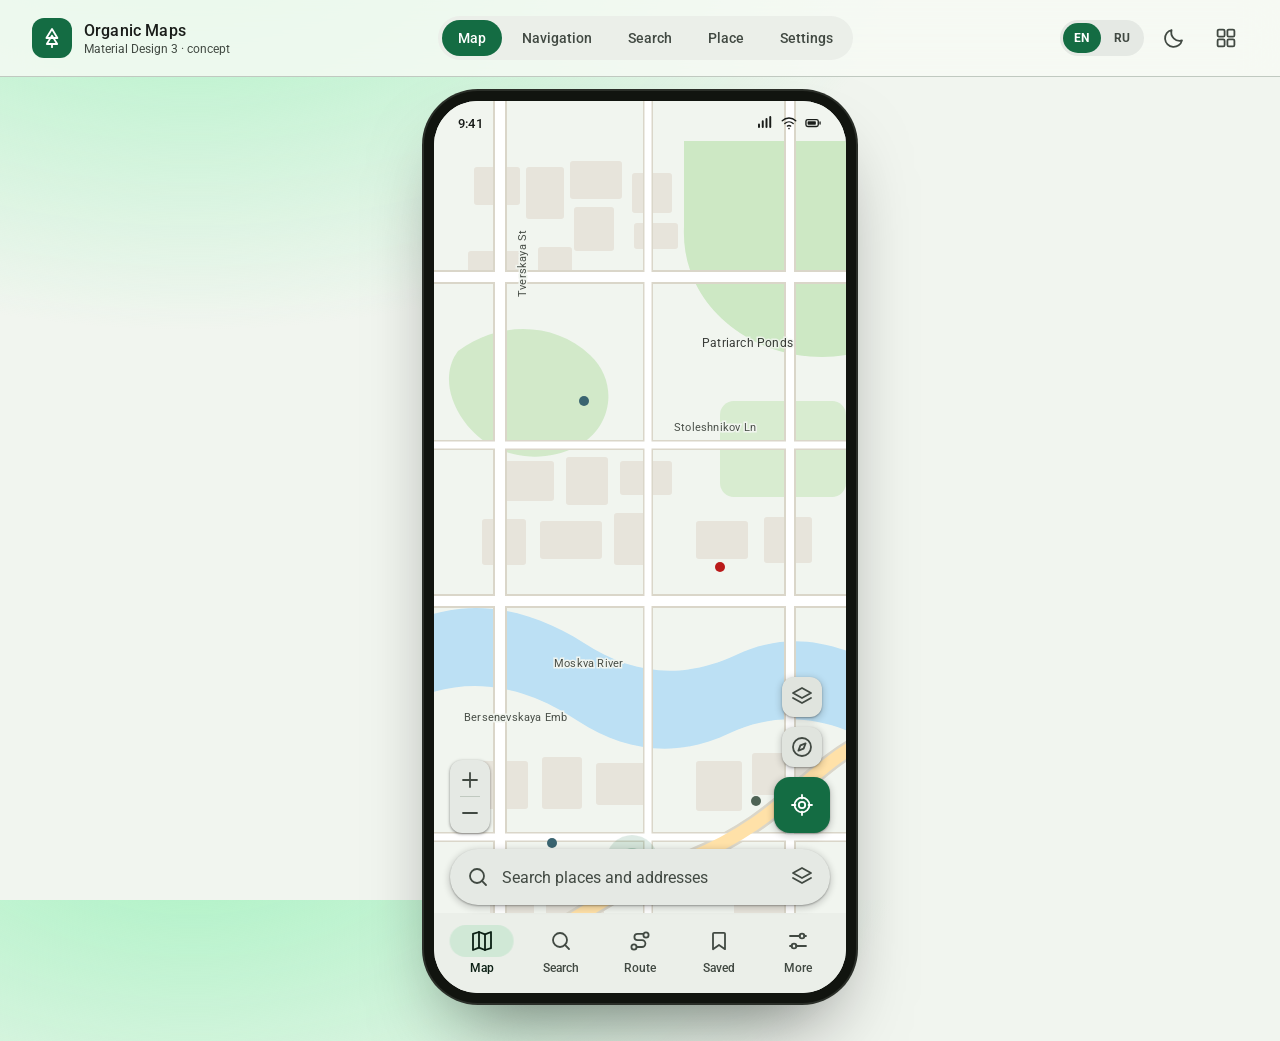
==== commit ec567511: "feat: bottom search dock, OSM-native metadata, drop ratings and iOS" ====
--- a/prototype/index.html
+++ b/prototype/index.html
@@ -30,7 +30,6 @@
   <symbol id="i-close" viewBox="0 0 24 24"><path d="m6 6 12 12M18 6 6 18"/></symbol>
   <symbol id="i-chevron" viewBox="0 0 24 24"><path d="m9.5 5 7 7-7 7"/></symbol>
   <symbol id="i-back" viewBox="0 0 24 24"><path d="M20 12H4"/><path d="m10 6-6 6 6 6"/></symbol>
-  <symbol id="i-star" viewBox="0 0 24 24"><path d="m12 3.5 2.7 5.6 6.1.8-4.5 4.3 1.1 6.1-5.4-3-5.4 3 1.1-6.1L3.2 9.9l6.1-.8L12 3.5Z"/></symbol>
   <symbol id="i-clock" viewBox="0 0 24 24"><circle cx="12" cy="12" r="8.6"/><path d="M12 7.4V12l3.2 2"/></symbol>
   <symbol id="i-phone" viewBox="0 0 24 24"><path d="M7.2 3.6h3l1.5 3.9-2 1.4a11.4 11.4 0 0 0 5.4 5.4l1.4-2 3.9 1.5v3a2 2 0 0 1-2.2 2A16.6 16.6 0 0 1 5.2 5.8a2 2 0 0 1 2-2.2Z"/></symbol>
   <symbol id="i-share" viewBox="0 0 24 24"><circle cx="18" cy="5.4" r="2.6"/><circle cx="6" cy="12" r="2.6"/><circle cx="18" cy="18.6" r="2.6"/><path d="m8.4 10.8 7.2-4M8.4 13.2l7.2 4"/></symbol>
@@ -58,6 +57,7 @@
   <symbol id="i-signal" viewBox="0 0 24 24"><path d="M4 17.4V14M9 17.4V9.6M14 17.4V6.6M19 17.4V4" stroke-width="2.6"/></symbol>
   <symbol id="i-wifi" viewBox="0 0 24 24"><path d="M3 9a13 13 0 0 1 18 0M6.4 12.6a8.4 8.4 0 0 1 11.2 0M9.8 16.2a3.6 3.6 0 0 1 4.4 0"/><circle cx="12" cy="19.4" r="1.1" fill="currentColor" stroke="none"/></symbol>
   <symbol id="i-battery" viewBox="0 0 24 24"><rect x="2.6" y="7.4" width="16.4" height="9.2" rx="2.4"/><path d="M21.4 10.6v2.8"/><rect x="4.8" y="9.6" width="11" height="4.8" rx="1" fill="currentColor" stroke="none"/></symbol>
+  <symbol id="i-card" viewBox="0 0 24 24"><rect x="3" y="5" width="18" height="14" rx="2.6"/><path d="M3 10h18M7 15h4"/></symbol>
 </svg>
 
 <div class="page">
@@ -113,31 +113,6 @@
           </span>
         </div>
 
-        <div class="map-top">
-          <div class="search-row">
-            <button class="search-bar" type="button" data-go="search">
-              <svg class="icon"><use href="#i-menu"/></svg>
-              <span class="search-bar__label" data-i18n="map.searchPlaceholder">Search places and addresses</span>
-            </button>
-            <button class="icon-btn icon-btn--dense layers-btn" id="toggle-layers" type="button" title="Map layers" data-i18n-title="map.layersTitle" aria-label="Map layers" data-i18n-aria-label="map.layersAria" aria-expanded="false" aria-controls="layer-chips">
-              <svg class="icon"><use href="#i-layers"/></svg>
-            </button>
-          </div>
-
-          <div class="chips chips--layers" id="layer-chips" aria-hidden="true">
-            <button class="chip"><svg class="icon icon--18"><use href="#i-terrain"/></svg><span data-i18n="layers.terrain">Terrain</span></button>
-            <button class="chip"><svg class="icon icon--18"><use href="#i-bike"/></svg><span data-i18n="layers.bike">Bike lanes</span></button>
-            <button class="chip"><svg class="icon icon--18"><use href="#i-transit"/></svg><span data-i18n="layers.subway">Subway</span></button>
-          </div>
-
-          <div class="chips chips--floating">
-            <button class="chip is-selected"><svg class="icon icon--18"><use href="#i-restaurant"/></svg><span data-i18n="cat.food">Food</span></button>
-            <button class="chip"><svg class="icon icon--18"><use href="#i-coffee"/></svg><span data-i18n="cat.cafes">Cafes</span></button>
-            <button class="chip"><svg class="icon icon--18"><use href="#i-fuel"/></svg><span data-i18n="cat.fuel">Fuel</span></button>
-            <button class="chip"><svg class="icon icon--18"><use href="#i-hotel"/></svg><span data-i18n="cat.hotels">Hotels</span></button>
-          </div>
-        </div>
-
         <div class="map-controls">
           <button class="fab fab--small fab--tonal" title="Map layers" data-i18n-title="map.layersTitle" aria-label="Map layers" data-i18n-aria-label="map.layersAria">
             <svg class="icon"><use href="#i-layers"/></svg>
@@ -156,48 +131,31 @@
           <button class="zoom" aria-label="Zoom out" data-i18n-aria-label="map.zoomOut"><svg class="icon"><use href="#i-minus"/></svg></button>
         </div>
 
-        <div class="sheet sheet--peek" id="nearby-sheet" data-collapsible>
-          <div class="sheet__handle" data-i18n-aria-label="sheet.toggleAria"></div>
-          <div class="sheet__head">
-            <h2 class="title-large" data-i18n="nearby.title">Nearby</h2>
-            <button class="text-btn" data-i18n="nearby.all">See all</button>
-          </div>
-
-          <ul class="place-list">
-            <li class="place-row">
-              <span class="poi poi--cafe"><svg class="icon"><use href="#i-coffee"/></svg></span>
-              <span class="place-row__text">
-                <span class="place-row__name" data-i18n="nearby.coffeeName">Coffeemania</span>
-                <span class="place-row__meta" data-i18n-html="nearby.coffeeMeta">Cafe · 320 m · <b class="open">Open</b></span>
-              </span>
-              <span class="rating"><svg class="icon icon--16"><use href="#i-star"/></svg><span data-i18n="rating.4_6">4.6</span></span>
-            </li>
-            <li class="place-row">
-              <span class="poi poi--food"><svg class="icon"><use href="#i-restaurant"/></svg></span>
-              <span class="place-row__text">
-                <span class="place-row__name" data-i18n="nearby.canteenName">Canteen No. 1</span>
-                <span class="place-row__meta" data-i18n-html="nearby.canteenMeta">Lunch · 540 m · <b class="open">Open</b></span>
-              </span>
-              <span class="rating"><svg class="icon icon--16"><use href="#i-star"/></svg><span data-i18n="rating.4_4">4.4</span></span>
-            </li>
-            <li class="place-row">
-              <span class="poi poi--park"><svg class="icon"><use href="#i-park"/></svg></span>
-              <span class="place-row__text">
-                <span class="place-row__name" data-i18n="nearby.parkName">Patriarch Ponds</span>
-                <span class="place-row__meta" data-i18n-html="nearby.parkMeta">Park · 760 m · <b>Open 24/7</b></span>
-              </span>
-              <span class="rating"><svg class="icon icon--16"><use href="#i-star"/></svg><span data-i18n="rating.4_8">4.8</span></span>
-            </li>
-          </ul>
-
-          <nav class="nav-bar" aria-label="Main navigation" data-i18n-aria-label="nav.label">
-            <button class="nav-item is-active" data-go="map"><svg class="icon"><use href="#i-map"/></svg><span data-i18n="navTab.map">Map</span></button>
-            <button class="nav-item" data-go="search"><svg class="icon"><use href="#i-search"/></svg><span data-i18n="navTab.search">Search</span></button>
-            <button class="nav-item" data-go="nav"><svg class="icon"><use href="#i-route"/></svg><span data-i18n="navTab.route">Route</span></button>
-            <button class="nav-item"><svg class="icon"><use href="#i-bookmark"/></svg><span data-i18n="navTab.saved">Saved</span></button>
-            <button class="nav-item" data-go="settings"><svg class="icon"><use href="#i-settings"/></svg><span data-i18n="navTab.more">More</span></button>
-          </nav>
-        </div>
+        <div class="map-search-dock">
+          <div class="chips chips--layers" id="layer-chips" aria-hidden="true">
+            <button class="chip"><svg class="icon icon--18"><use href="#i-terrain"/></svg><span data-i18n="layers.terrain">Terrain</span></button>
+            <button class="chip"><svg class="icon icon--18"><use href="#i-bike"/></svg><span data-i18n="layers.bike">Bike lanes</span></button>
+            <button class="chip"><svg class="icon icon--18"><use href="#i-transit"/></svg><span data-i18n="layers.subway">Subway</span></button>
+          </div>
+
+          <div class="search-row">
+            <button class="search-bar" type="button" data-go="search">
+              <svg class="icon"><use href="#i-search"/></svg>
+              <span class="search-bar__label" data-i18n="map.searchPlaceholder">Search places and addresses</span>
+            </button>
+            <button class="icon-btn icon-btn--dense layers-btn" id="toggle-layers" type="button" title="Map layers" data-i18n-title="map.layersTitle" aria-label="Map layers" data-i18n-aria-label="map.layersAria" aria-expanded="false" aria-controls="layer-chips">
+              <svg class="icon"><use href="#i-layers"/></svg>
+            </button>
+          </div>
+        </div>
+
+        <nav class="nav-bar nav-bar--map" aria-label="Main navigation" data-i18n-aria-label="nav.label">
+          <button class="nav-item is-active" data-go="map"><svg class="icon"><use href="#i-map"/></svg><span data-i18n="navTab.map">Map</span></button>
+          <button class="nav-item" data-go="search"><svg class="icon"><use href="#i-search"/></svg><span data-i18n="navTab.search">Search</span></button>
+          <button class="nav-item" data-go="nav"><svg class="icon"><use href="#i-route"/></svg><span data-i18n="navTab.route">Route</span></button>
+          <button class="nav-item"><svg class="icon"><use href="#i-bookmark"/></svg><span data-i18n="navTab.saved">Saved</span></button>
+          <button class="nav-item" data-go="settings"><svg class="icon"><use href="#i-settings"/></svg><span data-i18n="navTab.more">More</span></button>
+        </nav>
       </section>
 
       <!-- ═══ 2. Navigation ════════════════════════════════════ -->
@@ -295,8 +253,15 @@
         <div class="chips chips--static">
           <button class="chip is-selected"><svg class="icon icon--18"><use href="#i-clock"/></svg><span data-i18n="search.chipOpen">Open now</span></button>
           <button class="chip"><svg class="icon icon--18"><use href="#i-pin"/></svg><span data-i18n="search.chipNearby">Nearby</span></button>
-          <button class="chip"><svg class="icon icon--18"><use href="#i-star"/></svg><span data-i18n="search.chipRating">4.5+</span></button>
-          <button class="chip"><svg class="icon icon--18"><use href="#i-coffee"/></svg><span data-i18n="search.chipSpecialty">Specialty</span></button>
+          <button class="chip"><svg class="icon icon--18"><use href="#i-wifi"/></svg><span data-i18n="search.chipWifi">Wi-Fi</span></button>
+          <button class="chip"><svg class="icon icon--18"><use href="#i-card"/></svg><span data-i18n="search.chipCards">Card payment</span></button>
+        </div>
+
+        <div class="chips chips--static chips--categories">
+          <button class="chip is-selected"><svg class="icon icon--18"><use href="#i-restaurant"/></svg><span data-i18n="cat.food">Food</span></button>
+          <button class="chip"><svg class="icon icon--18"><use href="#i-coffee"/></svg><span data-i18n="cat.cafes">Cafes</span></button>
+          <button class="chip"><svg class="icon icon--18"><use href="#i-fuel"/></svg><span data-i18n="cat.fuel">Fuel</span></button>
+          <button class="chip"><svg class="icon icon--18"><use href="#i-hotel"/></svg><span data-i18n="cat.hotels">Hotels</span></button>
         </div>
 
         <div class="scroll-area">
@@ -308,7 +273,7 @@
             <span class="result-card__body">
               <span class="result-card__title" data-i18n="nearby.coffeeName">Coffeemania</span>
               <span class="result-card__meta" data-i18n="search.bestMeta">Cafe · 8 Tverskaya St</span>
-              <span class="result-card__tags" data-i18n-html="search.bestTags"><b class="open">Open until 23:00</b> · 320 m · 4.6 ★</span>
+              <span class="result-card__tags" data-i18n-html="search.bestTags"><b class="open">Open until 23:00</b> · 320 m · Wi-Fi · Cards</span>
             </span>
             <span class="result-card__action">
               <span class="icon-btn icon-btn--filled"><svg class="icon"><use href="#i-route"/></svg></span>
@@ -319,22 +284,22 @@
           <ul class="result-list">
             <li class="result-row">
               <span class="poi poi--cafe"><svg class="icon"><use href="#i-coffee"/></svg></span>
-              <span class="result-row__text"><b>Surf Coffee</b><span data-i18n="search.surfMeta">Coffee shop · 480 m · 4.7 ★</span></span>
+              <span class="result-row__text"><b>Surf Coffee</b><span data-i18n="search.surfMeta">Coffee shop · 480 m · Wi-Fi</span></span>
               <svg class="icon icon--20 chevron"><use href="#i-chevron"/></svg>
             </li>
             <li class="result-row">
               <span class="poi poi--cafe"><svg class="icon"><use href="#i-coffee"/></svg></span>
-              <span class="result-row__text"><b data-i18n="search.shokoName">Shokoladnitsa</b><span data-i18n="search.shokoMeta">Cafe · 610 m · 4.2 ★</span></span>
+              <span class="result-row__text"><b data-i18n="search.shokoName">Shokoladnitsa</b><span data-i18n="search.shokoMeta">Cafe · 610 m · Cards</span></span>
               <svg class="icon icon--20 chevron"><use href="#i-chevron"/></svg>
             </li>
             <li class="result-row">
               <span class="poi poi--food"><svg class="icon"><use href="#i-restaurant"/></svg></span>
-              <span class="result-row__text"><b>Cofix</b><span data-i18n="search.cofixMeta">Coffee shop · 700 m · 4.5 ★</span></span>
+              <span class="result-row__text"><b>Cofix</b><span data-i18n="search.cofixMeta">Coffee shop · 700 m · Open until 21:00</span></span>
               <svg class="icon icon--20 chevron"><use href="#i-chevron"/></svg>
             </li>
             <li class="result-row">
               <span class="poi poi--cafe"><svg class="icon"><use href="#i-coffee"/></svg></span>
-              <span class="result-row__text"><b>Double B</b><span data-i18n="search.doublebMeta">Coffee shop · 820 m · 4.8 ★</span></span>
+              <span class="result-row__text"><b>Double B</b><span data-i18n="search.doublebMeta">Coffee shop · 820 m · Wi-Fi · Cards</span></span>
               <svg class="icon icon--20 chevron"><use href="#i-chevron"/></svg>
             </li>
           </ul>
@@ -379,8 +344,7 @@
             <h2 class="headline-small" data-i18n="nearby.coffeeName">Coffeemania</h2>
             <p class="place-head__meta">
               <span data-i18n="place.category">Cafe</span><span class="dot">·</span>
-              <span class="rating"><svg class="icon icon--16"><use href="#i-star"/></svg><span data-i18n="rating.4_6">4.6</span> <span class="muted">(320)</span></span>
-              <span class="dot">·</span>
+              <span data-i18n="place.cuisineShort">Coffee, pastries</span><span class="dot">·</span>
               <b class="open" data-i18n="place.openUntil">Open until 23:00</b>
             </p>
           </div>
@@ -407,14 +371,12 @@
           <div class="info-card">
             <div class="info-row"><svg class="icon"><use href="#i-pin"/></svg><span data-i18n="place.address">8 Tverskaya St, Moscow</span><span class="info-row__trail" data-i18n="place.distance">320 m</span></div>
             <div class="info-row"><svg class="icon"><use href="#i-clock"/></svg><span data-i18n="place.hours">Daily, 8:00 – 23:00</span></div>
+            <div class="info-row"><svg class="icon"><use href="#i-restaurant"/></svg><span data-i18n="place.cuisine">Cuisine: coffee, pastries</span></div>
+            <div class="info-row"><svg class="icon"><use href="#i-wifi"/></svg><span data-i18n="place.wifi">Wi-Fi: yes</span></div>
+            <div class="info-row"><svg class="icon"><use href="#i-card"/></svg><span data-i18n="place.cards">Cards accepted: yes</span></div>
             <div class="info-row"><svg class="icon"><use href="#i-globe"/></svg><span>coffeemania.ru</span></div>
             <div class="info-row"><svg class="icon"><use href="#i-phone"/></svg><span>+7 495 123-45-67</span></div>
           </div>
-
-          <p class="review">
-            <span data-i18n="place.review">“Best flat white in the centre, with power sockets and a quiet room on the second floor.”</span>
-            <span class="review__author" data-i18n="place.reviewAuthor">Anna, 2 days ago</span>
-          </p>
 
           <div class="sticky-cta">
             <button class="btn btn--filled btn--full" data-go="nav">
--- a/prototype/styles.css
+++ b/prototype/styles.css
@@ -252,15 +252,16 @@
 
 /* ── Search bar & chips ────────────────────────────────────────── */
 
-.map-top {
-  position: absolute;
-  top: 52px;
+/* Bottom search dock: reachable with one thumb, directly above navigation. */
+.map-search-dock {
+  position: absolute;
   left: 16px;
   right: 16px;
-  z-index: 30;
+  bottom: calc(var(--md-nav-bar-height) + 8px);
+  z-index: 32;
   display: flex;
   flex-direction: column;
-  gap: 10px;
+  gap: 8px;
 }
 
 .search-row { position: relative; }
@@ -298,8 +299,8 @@
 
 .chips { display: flex; gap: 8px; overflow-x: auto; scrollbar-width: none; }
 .chips::-webkit-scrollbar { display: none; }
-.chips--floating { padding-bottom: 2px; }
 .chips--static { padding: 4px 16px 8px; }
+
 
 /* Quick layer chips revealed by the layers button in the search bar. */
 .chips--layers {
@@ -343,7 +344,6 @@
   white-space: nowrap;
   transition: background var(--md-duration-short4) var(--md-easing-standard);
 }
-.chips--floating .chip { background: var(--md-surface-container-high); border-color: transparent; box-shadow: var(--md-elevation-1); }
 .chip:hover { background: var(--md-surface-container-highest); }
 .chip.is-selected {
   background: var(--md-secondary-container);
@@ -373,8 +373,8 @@
 .map-controls {
   position: absolute;
   right: 16px;
-  bottom: 372px;
-  z-index: 25;
+  bottom: calc(var(--md-nav-bar-height) + 80px);
+  z-index: 33;
   display: flex;
   flex-direction: column;
   gap: 10px;
@@ -384,8 +384,8 @@
 .zoom-cluster {
   position: absolute;
   left: 16px;
-  bottom: 372px;
-  z-index: 25;
+  bottom: calc(var(--md-nav-bar-height) + 80px);
+  z-index: 33;
   display: flex;
   flex-direction: column;
   align-items: center;
@@ -482,16 +482,6 @@
 
 .open { color: var(--md-primary); font-weight: 500; }
 
-.rating {
-  display: inline-flex;
-  align-items: center;
-  gap: 4px;
-  font-size: var(--md-label-large-size);
-  font-weight: 500;
-  color: var(--md-on-surface);
-}
-.rating .icon { color: var(--md-tertiary); fill: var(--md-tertiary-container); }
-
 /* ── Bottom navigation ─────────────────────────────────────────── */
 
 .nav-bar {
@@ -544,6 +534,12 @@
 .nav-bar.has-pill .nav-item.is-active .icon { background: transparent; }
 .nav-item.is-active { color: var(--md-on-secondary-container); }
 .nav-item.is-active .icon { color: var(--md-on-secondary-container); }
+
+.screen[data-screen="map"] .nav-bar {
+  position: absolute;
+  left: 0; right: 0; bottom: 0;
+  z-index: 31;
+}
 
 /* ── Navigation screen ─────────────────────────────────────────── */
 
@@ -706,7 +702,8 @@
   padding-bottom: 8px;
   background: var(--md-surface);
 }
-.screen[data-screen="search"] .scroll-area { top: 156px; bottom: 80px; left: 0; right: 0; padding-bottom: 16px; }
+.screen[data-screen="search"] .chips--categories { top: 148px; }
+.screen[data-screen="search"] .scroll-area { top: 200px; bottom: 80px; left: 0; right: 0; padding-bottom: 16px; }
 .screen[data-screen="settings"] .scroll-area { top: 168px; bottom: 80px; left: 0; right: 0; padding-bottom: 24px; }
 
 .screen[data-screen="search"] .nav-bar,
@@ -830,14 +827,6 @@
 }
 .info-row .icon { color: var(--md-on-surface-variant); }
 .info-row__trail { margin-left: auto; font-size: var(--md-label-medium-size); color: var(--md-on-surface-variant); }
-
-.review {
-  margin: 14px 20px 0;
-  font-size: var(--md-body-medium-size);
-  line-height: 1.5;
-  color: var(--md-on-surface);
-}
-.review__author { display: block; margin-top: 4px; font-size: var(--md-label-medium-size); color: var(--md-on-surface-variant); }
 
 .sticky-cta {
   position: absolute;
@@ -928,7 +917,6 @@
 .segmented,
 .alt-row,
 .setting,
-.review,
 .hero__map .map-canvas {
   transition:
     background-color var(--md-duration-medium2) var(--md-sys-motion-easing-standard),
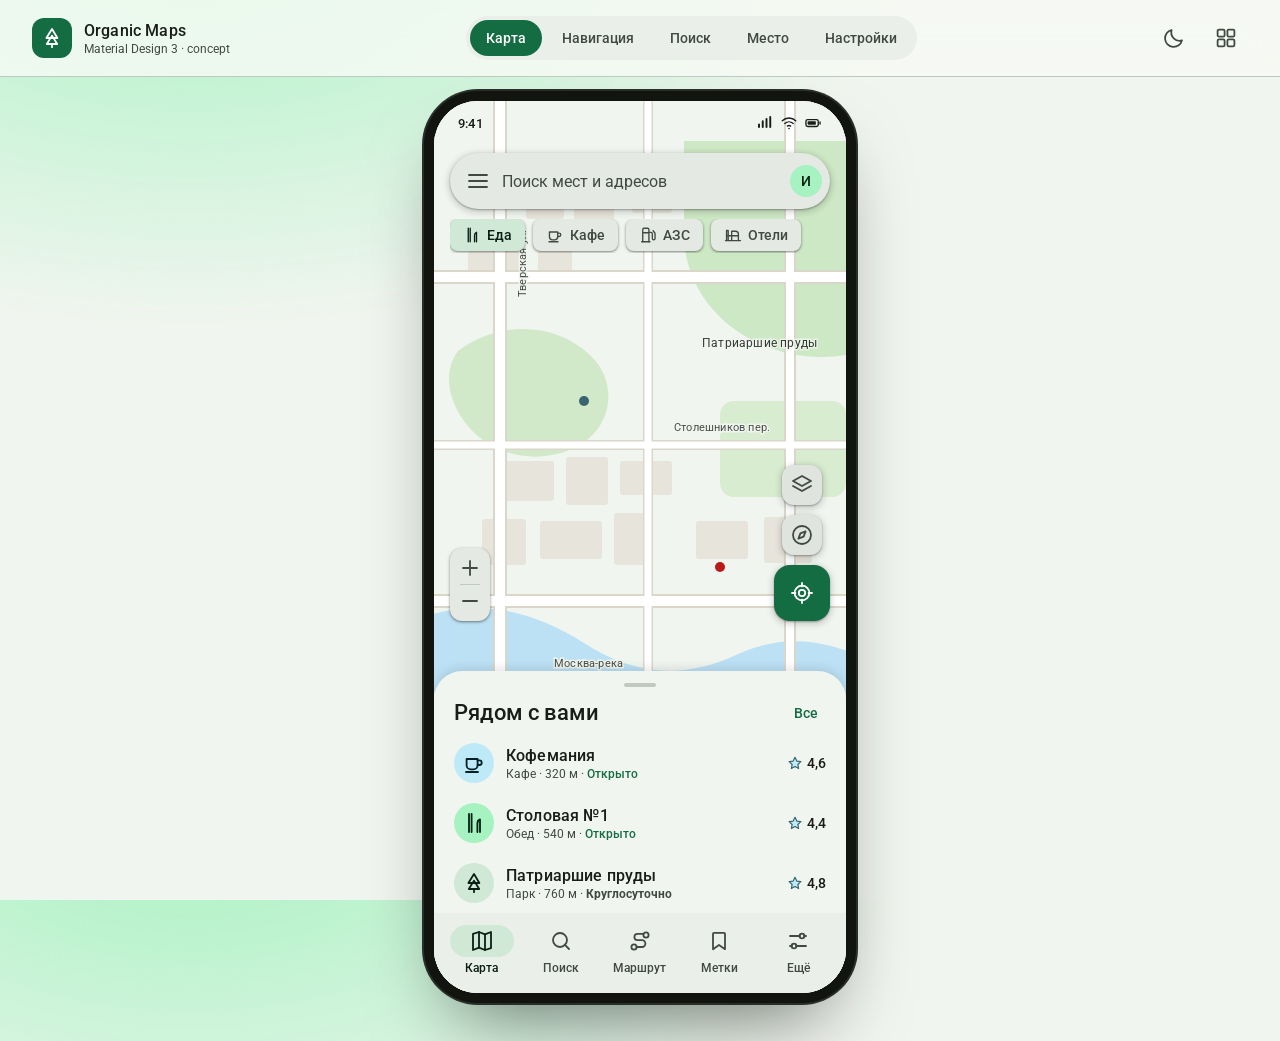
==== commit 8da55676: "Add MD3 design system, interactive prototype and platform tokens - tokens/tokens.json as source of t" ====
--- a/prototype/index.html
+++ b/prototype/index.html
@@ -1,10 +1,10 @@
 <!DOCTYPE html>
-<html lang="en" data-theme="light">
+<html lang="ru" data-theme="light">
 <head>
 <meta charset="utf-8">
 <meta name="viewport" content="width=device-width, initial-scale=1">
-<title data-i18n="meta.title">Organic Maps — Material Design 3 concept</title>
-<meta name="description" data-i18n-content="meta.desc" content="Organic Maps redesign concept built with Material Design 3: five screens, light and dark themes, interactive prototype.">
+<title>Organic Maps — Material Design 3 concept</title>
+<meta name="description" content="Концепт редизайна Organic Maps по Material Design 3: пять экранов, светлая и тёмная темы, интерактивный прототип.">
 <link rel="preconnect" href="https://fonts.googleapis.com">
 <link rel="preconnect" href="https://fonts.gstatic.com" crossorigin>
 <link href="https://fonts.googleapis.com/css2?family=Roboto:wght@400;500;700&display=swap" rel="stylesheet">
@@ -30,6 +30,7 @@
   <symbol id="i-close" viewBox="0 0 24 24"><path d="m6 6 12 12M18 6 6 18"/></symbol>
   <symbol id="i-chevron" viewBox="0 0 24 24"><path d="m9.5 5 7 7-7 7"/></symbol>
   <symbol id="i-back" viewBox="0 0 24 24"><path d="M20 12H4"/><path d="m10 6-6 6 6 6"/></symbol>
+  <symbol id="i-star" viewBox="0 0 24 24"><path d="m12 3.5 2.7 5.6 6.1.8-4.5 4.3 1.1 6.1-5.4-3-5.4 3 1.1-6.1L3.2 9.9l6.1-.8L12 3.5Z"/></symbol>
   <symbol id="i-clock" viewBox="0 0 24 24"><circle cx="12" cy="12" r="8.6"/><path d="M12 7.4V12l3.2 2"/></symbol>
   <symbol id="i-phone" viewBox="0 0 24 24"><path d="M7.2 3.6h3l1.5 3.9-2 1.4a11.4 11.4 0 0 0 5.4 5.4l1.4-2 3.9 1.5v3a2 2 0 0 1-2.2 2A16.6 16.6 0 0 1 5.2 5.8a2 2 0 0 1 2-2.2Z"/></symbol>
   <symbol id="i-share" viewBox="0 0 24 24"><circle cx="18" cy="5.4" r="2.6"/><circle cx="6" cy="12" r="2.6"/><circle cx="18" cy="18.6" r="2.6"/><path d="m8.4 10.8 7.2-4M8.4 13.2l7.2 4"/></symbol>
@@ -44,7 +45,6 @@
   <symbol id="i-fuel" viewBox="0 0 24 24"><path d="M5 21V4.6A1.6 1.6 0 0 1 6.6 3h5A1.6 1.6 0 0 1 13.2 4.6V21"/><path d="M3.6 21h11M5.8 9h7.6"/><path d="M13.2 8.4h2.6a2 2 0 0 1 2 2v6.2a1.8 1.8 0 0 0 3.6 0V9.6l-2.6-3.2"/></symbol>
   <symbol id="i-pharmacy" viewBox="0 0 24 24"><rect x="3.6" y="3.6" width="16.8" height="16.8" rx="3"/><path d="M12 7.6v8.8M7.6 12h8.8"/></symbol>
   <symbol id="i-park" viewBox="0 0 24 24"><path d="M12 3 6.4 12h11L12 3Z"/><path d="M12 9.6 6.8 18h10.4L12 9.6Z"/><path d="M12 18v3.2"/></symbol>
-  <symbol id="i-terrain" viewBox="0 0 24 24"><path d="M3 19 9.4 7l4.2 7.6L16.4 11 21 19H3Z"/><path d="m7.6 10.8 1.8 1.4 1.8-1.4"/></symbol>
   <symbol id="i-sun" viewBox="0 0 24 24"><circle cx="12" cy="12" r="4.4"/><path d="M12 2.4v2.2M12 19.4v2.2M2.4 12h2.2M19.4 12h2.2M5.2 5.2l1.6 1.6M17.2 17.2l1.6 1.6M18.8 5.2l-1.6 1.6M6.8 17.2l-1.6 1.6"/></symbol>
   <symbol id="i-moon" viewBox="0 0 24 24"><path d="M20 14.4A8.4 8.4 0 0 1 9.6 4a8.6 8.6 0 1 0 10.4 10.4Z"/></symbol>
   <symbol id="i-grid" viewBox="0 0 24 24"><rect x="3.6" y="3.6" width="7" height="7" rx="1.4"/><rect x="13.4" y="3.6" width="7" height="7" rx="1.4"/><rect x="3.6" y="13.4" width="7" height="7" rx="1.4"/><rect x="13.4" y="13.4" width="7" height="7" rx="1.4"/></symbol>
@@ -57,7 +57,6 @@
   <symbol id="i-signal" viewBox="0 0 24 24"><path d="M4 17.4V14M9 17.4V9.6M14 17.4V6.6M19 17.4V4" stroke-width="2.6"/></symbol>
   <symbol id="i-wifi" viewBox="0 0 24 24"><path d="M3 9a13 13 0 0 1 18 0M6.4 12.6a8.4 8.4 0 0 1 11.2 0M9.8 16.2a3.6 3.6 0 0 1 4.4 0"/><circle cx="12" cy="19.4" r="1.1" fill="currentColor" stroke="none"/></symbol>
   <symbol id="i-battery" viewBox="0 0 24 24"><rect x="2.6" y="7.4" width="16.4" height="9.2" rx="2.4"/><path d="M21.4 10.6v2.8"/><rect x="4.8" y="9.6" width="11" height="4.8" rx="1" fill="currentColor" stroke="none"/></symbol>
-  <symbol id="i-card" viewBox="0 0 24 24"><rect x="3" y="5" width="18" height="14" rx="2.6"/><path d="M3 10h18M7 15h4"/></symbol>
 </svg>
 
 <div class="page">
@@ -73,23 +72,19 @@
       </div>
     </div>
 
-    <nav class="screens" aria-label="Prototype screens">
-      <button class="screen-tab is-active" data-screen="map" data-i18n="tabs.map">Map</button>
-      <button class="screen-tab" data-screen="nav" data-i18n="tabs.nav">Navigation</button>
-      <button class="screen-tab" data-screen="search" data-i18n="tabs.search">Search</button>
-      <button class="screen-tab" data-screen="place" data-i18n="tabs.place">Place</button>
-      <button class="screen-tab" data-screen="settings" data-i18n="tabs.settings">Settings</button>
+    <nav class="screens" aria-label="Экраны прототипа">
+      <button class="screen-tab is-active" data-screen="map">Карта</button>
+      <button class="screen-tab" data-screen="nav">Навигация</button>
+      <button class="screen-tab" data-screen="search">Поиск</button>
+      <button class="screen-tab" data-screen="place">Место</button>
+      <button class="screen-tab" data-screen="settings">Настройки</button>
     </nav>
 
     <div class="topbar__actions">
-      <div class="lang-switch" role="group" aria-label="Language" data-i18n-aria-label="topbar.lang">
-        <button type="button" data-lang="en" class="is-active" aria-pressed="true">EN</button>
-        <button type="button" data-lang="ru" aria-pressed="false">RU</button>
-      </div>
-      <button class="icon-btn" id="toggle-theme" title="Light / dark theme" data-i18n-title="topbar.themeTitle" aria-label="Switch theme" data-i18n-aria-label="topbar.themeAria">
+      <button class="icon-btn" id="toggle-theme" title="Светлая / тёмная тема" aria-label="Переключить тему">
         <svg class="icon"><use href="#i-moon"/></svg>
       </button>
-      <button class="icon-btn" id="toggle-all" title="All screens" data-i18n-title="topbar.allTitle" aria-label="Show all screens" data-i18n-aria-label="topbar.allAria" aria-pressed="false">
+      <button class="icon-btn" id="toggle-all" title="Все экраны" aria-label="Показать все экраны" aria-pressed="false">
         <svg class="icon"><use href="#i-grid"/></svg>
       </button>
     </div>
@@ -101,7 +96,7 @@
     <div class="device" id="device">
 
       <!-- ═══ 1. Map ═══════════════════════════════════════════ -->
-      <section class="screen is-active" data-screen="map" aria-label="Map" data-i18n-aria-label="tabs.map">
+      <section class="screen is-active" data-screen="map" aria-label="Карта">
         <div class="map-canvas" data-route="off"></div>
 
         <div class="statusbar statusbar--dark">
@@ -113,53 +108,85 @@
           </span>
         </div>
 
+        <div class="map-top">
+          <button class="search-bar" type="button" data-go="search">
+            <svg class="icon"><use href="#i-menu"/></svg>
+            <span class="search-bar__label">Поиск мест и адресов</span>
+            <span class="avatar" aria-hidden="true">И</span>
+          </button>
+
+          <div class="chips chips--floating">
+            <button class="chip is-selected"><svg class="icon icon--18"><use href="#i-restaurant"/></svg>Еда</button>
+            <button class="chip"><svg class="icon icon--18"><use href="#i-coffee"/></svg>Кафе</button>
+            <button class="chip"><svg class="icon icon--18"><use href="#i-fuel"/></svg>АЗС</button>
+            <button class="chip"><svg class="icon icon--18"><use href="#i-hotel"/></svg>Отели</button>
+          </div>
+        </div>
+
         <div class="map-controls">
-          <button class="fab fab--small fab--tonal" title="Map layers" data-i18n-title="map.layersTitle" aria-label="Map layers" data-i18n-aria-label="map.layersAria">
+          <button class="fab fab--small fab--tonal" title="Слои карты" aria-label="Слои карты">
             <svg class="icon"><use href="#i-layers"/></svg>
           </button>
-          <button class="fab fab--small fab--tonal" title="Map orientation" data-i18n-title="map.orientTitle" aria-label="Map orientation" data-i18n-aria-label="map.orientAria">
+          <button class="fab fab--small fab--tonal" title="Ориентация" aria-label="Ориентация карты">
             <svg class="icon"><use href="#i-compass"/></svg>
           </button>
-          <button class="fab fab--primary" title="My location" data-i18n-title="map.locateTitle" aria-label="My location" data-i18n-aria-label="map.locateAria">
+          <button class="fab fab--primary" title="Моё местоположение" aria-label="Моё местоположение">
             <svg class="icon"><use href="#i-locate"/></svg>
           </button>
         </div>
 
         <div class="zoom-cluster">
-          <button class="zoom" aria-label="Zoom in" data-i18n-aria-label="map.zoomIn"><svg class="icon"><use href="#i-plus"/></svg></button>
+          <button class="zoom" aria-label="Приблизить"><svg class="icon"><use href="#i-plus"/></svg></button>
           <span class="zoom__divider"></span>
-          <button class="zoom" aria-label="Zoom out" data-i18n-aria-label="map.zoomOut"><svg class="icon"><use href="#i-minus"/></svg></button>
-        </div>
-
-        <div class="map-search-dock">
-          <div class="chips chips--layers" id="layer-chips" aria-hidden="true">
-            <button class="chip"><svg class="icon icon--18"><use href="#i-terrain"/></svg><span data-i18n="layers.terrain">Terrain</span></button>
-            <button class="chip"><svg class="icon icon--18"><use href="#i-bike"/></svg><span data-i18n="layers.bike">Bike lanes</span></button>
-            <button class="chip"><svg class="icon icon--18"><use href="#i-transit"/></svg><span data-i18n="layers.subway">Subway</span></button>
-          </div>
-
-          <div class="search-row">
-            <button class="search-bar" type="button" data-go="search">
-              <svg class="icon"><use href="#i-search"/></svg>
-              <span class="search-bar__label" data-i18n="map.searchPlaceholder">Search places and addresses</span>
-            </button>
-            <button class="icon-btn icon-btn--dense layers-btn" id="toggle-layers" type="button" title="Map layers" data-i18n-title="map.layersTitle" aria-label="Map layers" data-i18n-aria-label="map.layersAria" aria-expanded="false" aria-controls="layer-chips">
-              <svg class="icon"><use href="#i-layers"/></svg>
-            </button>
-          </div>
-        </div>
-
-        <nav class="nav-bar nav-bar--map" aria-label="Main navigation" data-i18n-aria-label="nav.label">
-          <button class="nav-item is-active" data-go="map"><svg class="icon"><use href="#i-map"/></svg><span data-i18n="navTab.map">Map</span></button>
-          <button class="nav-item" data-go="search"><svg class="icon"><use href="#i-search"/></svg><span data-i18n="navTab.search">Search</span></button>
-          <button class="nav-item" data-go="nav"><svg class="icon"><use href="#i-route"/></svg><span data-i18n="navTab.route">Route</span></button>
-          <button class="nav-item"><svg class="icon"><use href="#i-bookmark"/></svg><span data-i18n="navTab.saved">Saved</span></button>
-          <button class="nav-item" data-go="settings"><svg class="icon"><use href="#i-settings"/></svg><span data-i18n="navTab.more">More</span></button>
-        </nav>
+          <button class="zoom" aria-label="Отдалить"><svg class="icon"><use href="#i-minus"/></svg></button>
+        </div>
+
+        <div class="sheet sheet--peek" id="nearby-sheet">
+          <div class="sheet__handle"></div>
+          <div class="sheet__head">
+            <h2 class="title-large">Рядом с вами</h2>
+            <button class="text-btn">Все</button>
+          </div>
+
+          <ul class="place-list">
+            <li class="place-row">
+              <span class="poi poi--cafe"><svg class="icon"><use href="#i-coffee"/></svg></span>
+              <span class="place-row__text">
+                <span class="place-row__name">Кофемания</span>
+                <span class="place-row__meta">Кафе · 320 м · <b class="open">Открыто</b></span>
+              </span>
+              <span class="rating"><svg class="icon icon--16"><use href="#i-star"/></svg>4,6</span>
+            </li>
+            <li class="place-row">
+              <span class="poi poi--food"><svg class="icon"><use href="#i-restaurant"/></svg></span>
+              <span class="place-row__text">
+                <span class="place-row__name">Столовая №1</span>
+                <span class="place-row__meta">Обед · 540 м · <b class="open">Открыто</b></span>
+              </span>
+              <span class="rating"><svg class="icon icon--16"><use href="#i-star"/></svg>4,4</span>
+            </li>
+            <li class="place-row">
+              <span class="poi poi--park"><svg class="icon"><use href="#i-park"/></svg></span>
+              <span class="place-row__text">
+                <span class="place-row__name">Патриаршие пруды</span>
+                <span class="place-row__meta">Парк · 760 м · <b>Круглосуточно</b></span>
+              </span>
+              <span class="rating"><svg class="icon icon--16"><use href="#i-star"/></svg>4,8</span>
+            </li>
+          </ul>
+
+          <nav class="nav-bar" aria-label="Основная навигация">
+            <button class="nav-item is-active"><svg class="icon"><use href="#i-map"/></svg><span>Карта</span></button>
+            <button class="nav-item" data-go="search"><svg class="icon"><use href="#i-search"/></svg><span>Поиск</span></button>
+            <button class="nav-item" data-go="nav"><svg class="icon"><use href="#i-route"/></svg><span>Маршрут</span></button>
+            <button class="nav-item"><svg class="icon"><use href="#i-bookmark"/></svg><span>Метки</span></button>
+            <button class="nav-item" data-go="settings"><svg class="icon"><use href="#i-settings"/></svg><span>Ещё</span></button>
+          </nav>
+        </div>
       </section>
 
       <!-- ═══ 2. Navigation ════════════════════════════════════ -->
-      <section class="screen" data-screen="nav" aria-label="Navigation" data-i18n-aria-label="tabs.nav">
+      <section class="screen" data-screen="nav" aria-label="Навигация">
         <div class="map-canvas is-navigating" data-route="on"></div>
 
         <div class="statusbar statusbar--dark">
@@ -174,64 +201,64 @@
         <div class="maneuver">
           <span class="maneuver__icon"><svg class="icon icon--32"><use href="#i-arrow-turn-right"/></svg></span>
           <div class="maneuver__text">
-            <span class="maneuver__distance" data-i18n="nav.maneuverDistance">In 200 m</span>
-            <span class="maneuver__instruction" data-i18n="nav.maneuverInstruction">turn right onto Tverskaya St</span>
+            <span class="maneuver__distance">Через 200 м</span>
+            <span class="maneuver__instruction">поверните направо на Тверскую</span>
           </div>
           <span class="maneuver__next">
-            <span data-i18n="nav.then">then</span>
+            <span>затем</span>
             <svg class="icon icon--20"><use href="#i-arrow-turn-left"/></svg>
           </span>
         </div>
 
         <div class="nav-badges">
           <span class="badge badge--surface"><svg class="icon icon--18"><use href="#i-clock"/></svg>9:52</span>
-          <span class="badge badge--speed" data-i18n-html="nav.speed">47<span>km/h</span></span>
-          <button class="fab fab--small fab--tonal" aria-label="Navigation sound" data-i18n-aria-label="nav.soundAria"><svg class="icon"><use href="#i-compass"/></svg></button>
-        </div>
-
-        <div class="sheet sheet--expanded" id="route-sheet" data-collapsible>
-          <div class="sheet__handle" data-i18n-aria-label="sheet.toggleAria"></div>
+          <span class="badge badge--speed">47<span>км/ч</span></span>
+          <button class="fab fab--small fab--tonal" aria-label="Звук навигации"><svg class="icon"><use href="#i-compass"/></svg></button>
+        </div>
+
+        <div class="sheet sheet--expanded">
+          <div class="sheet__handle"></div>
 
           <div class="eta">
             <div>
-              <p class="eta__value" data-i18n="nav.etaValue">12 min</p>
-              <p class="eta__sub" data-i18n="nav.etaSub">4.2 km · arrive at 9:53</p>
-            </div>
-            <button class="icon-btn icon-btn--filled" aria-label="End route" data-i18n-aria-label="nav.endAria"><svg class="icon"><use href="#i-close"/></svg></button>
+              <p class="eta__value">12 мин</p>
+              <p class="eta__sub">4,2 км · прибытие в 9:53</p>
+            </div>
+            <button class="icon-btn icon-btn--filled" aria-label="Завершить маршрут"><svg class="icon"><use href="#i-close"/></svg></button>
           </div>
 
           <div class="segmented" role="tablist">
-            <button role="tab" class="is-active"><svg class="icon icon--18"><use href="#i-car"/></svg><span data-i18n="nav.modeCar">Car</span></button>
-            <button role="tab"><svg class="icon icon--18"><use href="#i-bike"/></svg><span data-i18n="nav.modeBike">Bike</span></button>
-            <button role="tab"><svg class="icon icon--18"><use href="#i-walk"/></svg><span data-i18n="nav.modeWalk">Walk</span></button>
-            <button role="tab"><svg class="icon icon--18"><use href="#i-transit"/></svg><span data-i18n="nav.modeTransit">Transit</span></button>
+            <button role="tab" class="is-active"><svg class="icon icon--18"><use href="#i-car"/></svg>Авто</button>
+            <button role="tab"><svg class="icon icon--18"><use href="#i-bike"/></svg>Вело</button>
+            <button role="tab"><svg class="icon icon--18"><use href="#i-walk"/></svg>Пешком</button>
+            <button role="tab"><svg class="icon icon--18"><use href="#i-transit"/></svg>Транспорт</button>
           </div>
 
           <ul class="alt-list">
             <li class="alt-row is-selected">
-              <span class="alt-row__main"><b data-i18n="nav.alt1km">4.2 km</b><span data-i18n="nav.alt1min">12 min</span></span>
-              <span class="alt-row__tag" data-i18n="nav.alt1tag">no traffic</span>
+              <span class="alt-row__main"><b>4,2 км</b><span>12 мин</span></span>
+              <span class="alt-row__tag">без пробок</span>
               <span class="alt-row__note">+0 ₽</span>
             </li>
             <li class="alt-row">
-              <span class="alt-row__main"><b data-i18n="nav.alt2km">5.6 km</b><span data-i18n="nav.alt2min">17 min</span></span>
-              <span class="alt-row__tag" data-i18n="nav.alt2tag">via center</span>
+              <span class="alt-row__main"><b>5,6 км</b><span>17 мин</span></span>
+              <span class="alt-row__tag">через центр</span>
             </li>
             <li class="alt-row">
-              <span class="alt-row__main"><b data-i18n="nav.alt3km">3.9 km</b><span data-i18n="nav.alt3min">19 min</span></span>
-              <span class="alt-row__tag" data-i18n="nav.alt3tag">traffic</span>
+              <span class="alt-row__main"><b>3,9 км</b><span>19 мин</span></span>
+              <span class="alt-row__tag">пробки</span>
             </li>
           </ul>
 
           <div class="row-actions">
-            <button class="btn btn--tonal"><svg class="icon icon--18"><use href="#i-download"/></svg><span data-i18n="nav.offline">Offline map</span></button>
-            <button class="btn btn--text"><svg class="icon icon--18"><use href="#i-share"/></svg><span data-i18n="nav.share">Share</span></button>
+            <button class="btn btn--tonal"><svg class="icon icon--18"><use href="#i-download"/></svg>Офлайн-карта</button>
+            <button class="btn btn--text"><svg class="icon icon--18"><use href="#i-share"/></svg>Поделиться</button>
           </div>
         </div>
       </section>
 
       <!-- ═══ 3. Search ════════════════════════════════════════ -->
-      <section class="screen" data-screen="search" aria-label="Search" data-i18n-aria-label="tabs.search">
+      <section class="screen" data-screen="search" aria-label="Поиск">
         <div class="statusbar">
           <span class="statusbar__time">9:41</span>
           <span class="statusbar__icons">
@@ -242,80 +269,73 @@
         </div>
 
         <div class="app-bar">
-          <button class="icon-btn" data-go="map" aria-label="Back" data-i18n-aria-label="search.backAria"><svg class="icon"><use href="#i-back"/></svg></button>
+          <button class="icon-btn" data-go="map" aria-label="Назад"><svg class="icon"><use href="#i-back"/></svg></button>
           <div class="search-field is-focused">
             <svg class="icon"><use href="#i-search"/></svg>
-            <input value="coffee" data-i18n-value="search.value" aria-label="Search query" data-i18n-aria-label="search.queryAria" type="search">
-            <button class="icon-btn icon-btn--dense" aria-label="Clear" data-i18n-aria-label="search.clearAria"><svg class="icon icon--20"><use href="#i-close"/></svg></button>
+            <input value="кофе" aria-label="Поисковый запрос" type="search">
+            <button class="icon-btn icon-btn--dense" aria-label="Очистить"><svg class="icon icon--20"><use href="#i-close"/></svg></button>
           </div>
         </div>
 
         <div class="chips chips--static">
-          <button class="chip is-selected"><svg class="icon icon--18"><use href="#i-clock"/></svg><span data-i18n="search.chipOpen">Open now</span></button>
-          <button class="chip"><svg class="icon icon--18"><use href="#i-pin"/></svg><span data-i18n="search.chipNearby">Nearby</span></button>
-          <button class="chip"><svg class="icon icon--18"><use href="#i-wifi"/></svg><span data-i18n="search.chipWifi">Wi-Fi</span></button>
-          <button class="chip"><svg class="icon icon--18"><use href="#i-card"/></svg><span data-i18n="search.chipCards">Card payment</span></button>
-        </div>
-
-        <div class="chips chips--static chips--categories">
-          <button class="chip is-selected"><svg class="icon icon--18"><use href="#i-restaurant"/></svg><span data-i18n="cat.food">Food</span></button>
-          <button class="chip"><svg class="icon icon--18"><use href="#i-coffee"/></svg><span data-i18n="cat.cafes">Cafes</span></button>
-          <button class="chip"><svg class="icon icon--18"><use href="#i-fuel"/></svg><span data-i18n="cat.fuel">Fuel</span></button>
-          <button class="chip"><svg class="icon icon--18"><use href="#i-hotel"/></svg><span data-i18n="cat.hotels">Hotels</span></button>
+          <button class="chip is-selected"><svg class="icon icon--18"><use href="#i-clock"/></svg>Открыто</button>
+          <button class="chip"><svg class="icon icon--18"><use href="#i-pin"/></svg>Рядом</button>
+          <button class="chip"><svg class="icon icon--18"><use href="#i-star"/></svg>4,5+</button>
+          <button class="chip"><svg class="icon icon--18"><use href="#i-coffee"/></svg>Спешелти</button>
         </div>
 
         <div class="scroll-area">
-          <p class="section-label" data-i18n="search.best">Best result</p>
+          <p class="section-label">Лучший результат</p>
           <button class="result-card" data-go="place">
             <span class="result-card__media result-card__media--cafe">
               <svg class="icon icon--32"><use href="#i-coffee"/></svg>
             </span>
             <span class="result-card__body">
-              <span class="result-card__title" data-i18n="nearby.coffeeName">Coffeemania</span>
-              <span class="result-card__meta" data-i18n="search.bestMeta">Cafe · 8 Tverskaya St</span>
-              <span class="result-card__tags" data-i18n-html="search.bestTags"><b class="open">Open until 23:00</b> · 320 m · Wi-Fi · Cards</span>
+              <span class="result-card__title">Кофемания</span>
+              <span class="result-card__meta">Кафе · Тверская ул., 8</span>
+              <span class="result-card__tags"><b class="open">Открыто до 23:00</b> · 320 м · 4,6 ★</span>
             </span>
             <span class="result-card__action">
               <span class="icon-btn icon-btn--filled"><svg class="icon"><use href="#i-route"/></svg></span>
             </span>
           </button>
 
-          <p class="section-label" data-i18n="search.more14">14 more places</p>
+          <p class="section-label">Ещё 14 мест</p>
           <ul class="result-list">
             <li class="result-row">
               <span class="poi poi--cafe"><svg class="icon"><use href="#i-coffee"/></svg></span>
-              <span class="result-row__text"><b>Surf Coffee</b><span data-i18n="search.surfMeta">Coffee shop · 480 m · Wi-Fi</span></span>
+              <span class="result-row__text"><b>Surf Coffee</b><span>Кофейня · 480 м · 4,7 ★</span></span>
               <svg class="icon icon--20 chevron"><use href="#i-chevron"/></svg>
             </li>
             <li class="result-row">
               <span class="poi poi--cafe"><svg class="icon"><use href="#i-coffee"/></svg></span>
-              <span class="result-row__text"><b data-i18n="search.shokoName">Shokoladnitsa</b><span data-i18n="search.shokoMeta">Cafe · 610 m · Cards</span></span>
+              <span class="result-row__text"><b>Шоколадница</b><span>Кафе · 610 м · 4,2 ★</span></span>
               <svg class="icon icon--20 chevron"><use href="#i-chevron"/></svg>
             </li>
             <li class="result-row">
               <span class="poi poi--food"><svg class="icon"><use href="#i-restaurant"/></svg></span>
-              <span class="result-row__text"><b>Cofix</b><span data-i18n="search.cofixMeta">Coffee shop · 700 m · Open until 21:00</span></span>
+              <span class="result-row__text"><b>Cofix</b><span>Кофейня · 700 м · 4,5 ★</span></span>
               <svg class="icon icon--20 chevron"><use href="#i-chevron"/></svg>
             </li>
             <li class="result-row">
               <span class="poi poi--cafe"><svg class="icon"><use href="#i-coffee"/></svg></span>
-              <span class="result-row__text"><b>Double B</b><span data-i18n="search.doublebMeta">Coffee shop · 820 m · Wi-Fi · Cards</span></span>
+              <span class="result-row__text"><b>Double B</b><span>Кофейня · 820 м · 4,8 ★</span></span>
               <svg class="icon icon--20 chevron"><use href="#i-chevron"/></svg>
             </li>
           </ul>
         </div>
 
-        <nav class="nav-bar" aria-label="Main navigation" data-i18n-aria-label="nav.label">
-          <button class="nav-item" data-go="map"><svg class="icon"><use href="#i-map"/></svg><span data-i18n="navTab.map">Map</span></button>
-          <button class="nav-item is-active" data-go="search"><svg class="icon"><use href="#i-search"/></svg><span data-i18n="navTab.search">Search</span></button>
-          <button class="nav-item" data-go="nav"><svg class="icon"><use href="#i-route"/></svg><span data-i18n="navTab.route">Route</span></button>
-          <button class="nav-item"><svg class="icon"><use href="#i-bookmark"/></svg><span data-i18n="navTab.saved">Saved</span></button>
-          <button class="nav-item" data-go="settings"><svg class="icon"><use href="#i-settings"/></svg><span data-i18n="navTab.more">More</span></button>
+        <nav class="nav-bar" aria-label="Основная навигация">
+          <button class="nav-item" data-go="map"><svg class="icon"><use href="#i-map"/></svg><span>Карта</span></button>
+          <button class="nav-item is-active"><svg class="icon"><use href="#i-search"/></svg><span>Поиск</span></button>
+          <button class="nav-item" data-go="nav"><svg class="icon"><use href="#i-route"/></svg><span>Маршрут</span></button>
+          <button class="nav-item"><svg class="icon"><use href="#i-bookmark"/></svg><span>Метки</span></button>
+          <button class="nav-item" data-go="settings"><svg class="icon"><use href="#i-settings"/></svg><span>Ещё</span></button>
         </nav>
       </section>
 
       <!-- ═══ 4. Place ═════════════════════════════════════════ -->
-      <section class="screen" data-screen="place" aria-label="Place" data-i18n-aria-label="tabs.place">
+      <section class="screen" data-screen="place" aria-label="Карточка места">
         <div class="hero">
           <div class="hero__map"><div class="map-canvas" data-route="off"></div></div>
         </div>
@@ -330,64 +350,67 @@
         </div>
 
         <div class="hero-actions">
-          <button class="icon-btn icon-btn--surface" data-go="search" aria-label="Back" data-i18n-aria-label="place.backAria"><svg class="icon"><use href="#i-back"/></svg></button>
+          <button class="icon-btn icon-btn--surface" data-go="search" aria-label="Назад"><svg class="icon"><use href="#i-back"/></svg></button>
           <div class="hero-actions__right">
-            <button class="icon-btn icon-btn--surface" aria-label="Share" data-i18n-aria-label="place.shareAria"><svg class="icon"><use href="#i-share"/></svg></button>
-            <button class="icon-btn icon-btn--surface" aria-label="Save" data-i18n-aria-label="place.saveAria"><svg class="icon"><use href="#i-bookmark"/></svg></button>
+            <button class="icon-btn icon-btn--surface" aria-label="Поделиться"><svg class="icon"><use href="#i-share"/></svg></button>
+            <button class="icon-btn icon-btn--surface" aria-label="Сохранить"><svg class="icon"><use href="#i-bookmark"/></svg></button>
           </div>
         </div>
 
         <div class="sheet sheet--cover">
-          <div class="sheet__handle" data-i18n-aria-label="sheet.toggleAria"></div>
+          <div class="sheet__handle"></div>
 
           <div class="place-head">
-            <h2 class="headline-small" data-i18n="nearby.coffeeName">Coffeemania</h2>
+            <h2 class="headline-small">Кофемания</h2>
             <p class="place-head__meta">
-              <span data-i18n="place.category">Cafe</span><span class="dot">·</span>
-              <span data-i18n="place.cuisineShort">Coffee, pastries</span><span class="dot">·</span>
-              <b class="open" data-i18n="place.openUntil">Open until 23:00</b>
+              <span>Кафе</span><span class="dot">·</span>
+              <span class="rating"><svg class="icon icon--16"><use href="#i-star"/></svg>4,6 <span class="muted">(320)</span></span>
+              <span class="dot">·</span>
+              <b class="open">Открыто до 23:00</b>
             </p>
           </div>
 
           <div class="quick-actions">
             <button class="quick" data-go="nav">
               <span class="quick__icon quick__icon--filled"><svg class="icon"><use href="#i-route"/></svg></span>
-              <span data-i18n="place.route">Route</span>
+              <span>Маршрут</span>
             </button>
             <button class="quick">
               <span class="quick__icon"><svg class="icon"><use href="#i-phone"/></svg></span>
-              <span data-i18n="place.call">Call</span>
+              <span>Позвонить</span>
             </button>
             <button class="quick">
               <span class="quick__icon"><svg class="icon"><use href="#i-bookmark"/></svg></span>
-              <span data-i18n="place.save">Save</span>
+              <span>Сохранить</span>
             </button>
             <button class="quick">
               <span class="quick__icon"><svg class="icon"><use href="#i-share"/></svg></span>
-              <span data-i18n="place.share">Share</span>
+              <span>Поделиться</span>
             </button>
           </div>
 
           <div class="info-card">
-            <div class="info-row"><svg class="icon"><use href="#i-pin"/></svg><span data-i18n="place.address">8 Tverskaya St, Moscow</span><span class="info-row__trail" data-i18n="place.distance">320 m</span></div>
-            <div class="info-row"><svg class="icon"><use href="#i-clock"/></svg><span data-i18n="place.hours">Daily, 8:00 – 23:00</span></div>
-            <div class="info-row"><svg class="icon"><use href="#i-restaurant"/></svg><span data-i18n="place.cuisine">Cuisine: coffee, pastries</span></div>
-            <div class="info-row"><svg class="icon"><use href="#i-wifi"/></svg><span data-i18n="place.wifi">Wi-Fi: yes</span></div>
-            <div class="info-row"><svg class="icon"><use href="#i-card"/></svg><span data-i18n="place.cards">Cards accepted: yes</span></div>
+            <div class="info-row"><svg class="icon"><use href="#i-pin"/></svg><span>Тверская ул., 8, Москва</span><span class="info-row__trail">320 м</span></div>
+            <div class="info-row"><svg class="icon"><use href="#i-clock"/></svg><span>Ежедневно, 8:00 – 23:00</span></div>
             <div class="info-row"><svg class="icon"><use href="#i-globe"/></svg><span>coffeemania.ru</span></div>
             <div class="info-row"><svg class="icon"><use href="#i-phone"/></svg><span>+7 495 123-45-67</span></div>
           </div>
 
+          <p class="review">
+            «Лучший флэт уайт в центре, есть розетки и тихий зал на втором этаже.»
+            <span class="review__author">Анна, 2 дня назад</span>
+          </p>
+
           <div class="sticky-cta">
             <button class="btn btn--filled btn--full" data-go="nav">
-              <svg class="icon icon--20"><use href="#i-route"/></svg><span data-i18n="place.cta">Build route</span>
+              <svg class="icon icon--20"><use href="#i-route"/></svg>Построить маршрут
             </button>
           </div>
         </div>
       </section>
 
       <!-- ═══ 5. Settings ══════════════════════════════════════ -->
-      <section class="screen" data-screen="settings" aria-label="Settings" data-i18n-aria-label="tabs.settings">
+      <section class="screen" data-screen="settings" aria-label="Настройки">
         <div class="statusbar">
           <span class="statusbar__time">9:41</span>
           <span class="statusbar__icons">
@@ -399,87 +422,82 @@
 
         <div class="app-bar app-bar--large">
           <div class="app-bar__row">
-            <button class="icon-btn" data-go="map" aria-label="Back" data-i18n-aria-label="settings.backAria"><svg class="icon"><use href="#i-back"/></svg></button>
-            <button class="icon-btn" aria-label="Search settings" data-i18n-aria-label="settings.searchAria"><svg class="icon"><use href="#i-search"/></svg></button>
-          </div>
-          <h2 class="headline-medium" data-i18n="settings.title">Settings</h2>
+            <button class="icon-btn" data-go="map" aria-label="Назад"><svg class="icon"><use href="#i-back"/></svg></button>
+            <button class="icon-btn" aria-label="Поиск в настройках"><svg class="icon"><use href="#i-search"/></svg></button>
+          </div>
+          <h2 class="headline-medium">Настройки</h2>
         </div>
 
         <div class="scroll-area">
-          <p class="section-label" data-i18n="settings.appearance">Appearance</p>
+          <p class="section-label">Внешний вид</p>
           <div class="card">
             <div class="segmented segmented--three">
-              <button><svg class="icon icon--18"><use href="#i-sun"/></svg><span data-i18n="settings.light">Light</span></button>
-              <button class="is-active"><svg class="icon icon--18"><use href="#i-moon"/></svg><span data-i18n="settings.dark">Dark</span></button>
-              <button><span data-i18n="settings.system">System</span></button>
+              <button><svg class="icon icon--18"><use href="#i-sun"/></svg>Светлая</button>
+              <button class="is-active"><svg class="icon icon--18"><use href="#i-moon"/></svg>Тёмная</button>
+              <button>Системная</button>
             </div>
             <div class="setting">
-              <span class="setting__text"><b data-i18n="settings.largeFont">Large font on map</b><span data-i18n="settings.largeFontSub">Street and POI names</span></span>
+              <span class="setting__text"><b>Крупный шрифт на карте</b><span>Названия улиц и POI</span></span>
               <button class="switch is-on" role="switch" aria-checked="true"></button>
             </div>
           </div>
 
-          <p class="section-label" data-i18n="settings.maps">Maps</p>
+          <p class="section-label">Карты</p>
           <div class="card">
             <button class="setting setting--nav">
               <span class="poi poi--park"><svg class="icon"><use href="#i-download"/></svg></span>
-              <span class="setting__text"><b data-i18n="settings.downloaded">Downloaded regions</b><span data-i18n="settings.downloadedSub">Moscow and region · 412 MB</span></span>
+              <span class="setting__text"><b>Скачанные регионы</b><span>Москва и область · 412 МБ</span></span>
               <span class="progress-ring" style="--value:72"></span>
             </button>
             <button class="setting setting--nav">
               <span class="poi poi--water"><svg class="icon"><use href="#i-layers"/></svg></span>
-              <span class="setting__text"><b data-i18n="settings.mapLayers">Map layers</b><span data-i18n="settings.mapLayersSub">Terrain, traffic, bike lanes</span></span>
+              <span class="setting__text"><b>Слои карты</b><span>Рельеф, пробки, велодорожки</span></span>
               <svg class="icon icon--20 chevron"><use href="#i-chevron"/></svg>
             </button>
-            <button class="setting setting--nav">
-              <span class="poi poi--privacy"><svg class="icon"><use href="#i-globe"/></svg></span>
-              <span class="setting__text"><b data-i18n="settings.osm">OpenStreetMap Profile</b><span data-i18n="settings.osmSub">For map editing only · Not connected</span></span>
-              <svg class="icon icon--20 chevron"><use href="#i-chevron"/></svg>
-            </button>
             <div class="setting">
-              <span class="setting__text"><b data-i18n="settings.autoUpdate">Map auto-update</b><span data-i18n="settings.autoUpdateSub">Wi-Fi only</span></span>
+              <span class="setting__text"><b>Автообновление карт</b><span>Только по Wi-Fi</span></span>
               <button class="switch is-on" role="switch" aria-checked="true"></button>
             </div>
           </div>
 
-          <p class="section-label" data-i18n="settings.navigation">Navigation</p>
+          <p class="section-label">Навигация</p>
           <div class="card">
             <div class="setting">
-              <span class="setting__text"><b data-i18n="settings.tolls">Avoid toll roads</b></span>
+              <span class="setting__text"><b>Избегать платных дорог</b></span>
               <button class="switch" role="switch" aria-checked="false"></button>
             </div>
             <div class="setting">
-              <span class="setting__text"><b data-i18n="settings.voice">Voice guidance</b><span data-i18n="settings.voiceSub">English</span></span>
+              <span class="setting__text"><b>Голосовые подсказки</b><span>Русский</span></span>
               <button class="switch is-on" role="switch" aria-checked="true"></button>
             </div>
           </div>
 
-          <p class="section-label" data-i18n="settings.privacy">Privacy</p>
+          <p class="section-label">Приватность</p>
           <div class="card">
             <div class="setting">
               <span class="poi poi--privacy"><svg class="icon"><use href="#i-shield"/></svg></span>
-              <span class="setting__text"><b data-i18n="settings.noTrackers">No trackers</b><span data-i18n="settings.noTrackersSub">Analytics disabled entirely</span></span>
-              <span class="badge badge--tonal" data-i18n="settings.noTrackersBadge">On</span>
+              <span class="setting__text"><b>Без трекеров</b><span>Аналитика выключена полностью</span></span>
+              <span class="badge badge--tonal">Вкл</span>
             </div>
             <div class="setting">
-              <span class="setting__text"><b data-i18n="settings.history">Search history</b><span data-i18n="settings.historySub">Stored on device only</span></span>
+              <span class="setting__text"><b>История поиска</b><span>Хранится только на устройстве</span></span>
               <button class="switch is-on" role="switch" aria-checked="true"></button>
             </div>
           </div>
 
-          <p class="section-label" data-i18n="settings.about">About</p>
+          <p class="section-label">О приложении</p>
           <div class="card card--list">
-            <button class="setting setting--nav"><span class="setting__text"><b data-i18n="settings.version">Version</b></span><span class="muted" data-i18n="settings.versionValue">2026.11 · MD3</span></button>
-            <button class="setting setting--nav"><span class="setting__text"><b data-i18n="settings.support">Support the project</b></span><svg class="icon icon--20 chevron"><use href="#i-chevron"/></svg></button>
-          </div>
-        </div>
-
-        <nav class="nav-bar" aria-label="Main navigation" data-i18n-aria-label="nav.label">
-          <button class="nav-item" data-go="map"><svg class="icon"><use href="#i-map"/></svg><span data-i18n="navTab.map">Map</span></button>
-          <button class="nav-item" data-go="search"><svg class="icon"><use href="#i-search"/></svg><span data-i18n="navTab.search">Search</span></button>
-          <button class="nav-item" data-go="nav"><svg class="icon"><use href="#i-route"/></svg><span data-i18n="navTab.route">Route</span></button>
-          <button class="nav-item" data-go="place"><svg class="icon"><use href="#i-bookmark"/></svg><span data-i18n="navTab.saved">Saved</span></button>
-          <button class="nav-item is-active" data-go="settings"><svg class="icon"><use href="#i-settings"/></svg><span data-i18n="navTab.more">More</span></button>
+            <button class="setting setting--nav"><span class="setting__text"><b>Версия</b></span><span class="muted">2026.11 · MD3</span></button>
+            <button class="setting setting--nav"><span class="setting__text"><b>Помочь проекту</b></span><svg class="icon icon--20 chevron"><use href="#i-chevron"/></svg></button>
+          </div>
+        </div>
+
+        <nav class="nav-bar" aria-label="Основная навигация">
+          <button class="nav-item" data-go="map"><svg class="icon"><use href="#i-map"/></svg><span>Карта</span></button>
+          <button class="nav-item" data-go="search"><svg class="icon"><use href="#i-search"/></svg><span>Поиск</span></button>
+          <button class="nav-item" data-go="nav"><svg class="icon"><use href="#i-route"/></svg><span>Маршрут</span></button>
+          <button class="nav-item" data-go="place"><svg class="icon"><use href="#i-bookmark"/></svg><span>Метки</span></button>
+          <button class="nav-item is-active"><svg class="icon"><use href="#i-settings"/></svg><span>Ещё</span></button>
         </nav>
       </section>
     </div>
@@ -535,11 +553,11 @@
 
     <!-- labels -->
     <g class="map-labels" fill="var(--map-label)" font-family="Roboto, sans-serif">
-      <text x="92" y="196" font-size="11" transform="rotate(-90 92 196)" data-i18n="map.tverskaya">Tverskaya St</text>
-      <text x="240" y="330" font-size="11" data-i18n="map.stoleshnikov">Stoleshnikov Ln</text>
-      <text x="268" y="246" font-size="12" fill="currentColor" opacity=".85" data-i18n="map.patriarch">Patriarch Ponds</text>
-      <text x="120" y="566" font-size="11" data-i18n="map.moskva">Moskva River</text>
-      <text x="30" y="620" font-size="11" data-i18n="map.bersenevskaya">Bersenevskaya Emb</text>
+      <text x="92" y="196" font-size="11" transform="rotate(-90 92 196)">Тверская ул.</text>
+      <text x="240" y="330" font-size="11">Столешников пер.</text>
+      <text x="268" y="246" font-size="12" fill="currentColor" opacity=".85">Патриаршие пруды</text>
+      <text x="120" y="566" font-size="11">Москва-река</text>
+      <text x="30" y="620" font-size="11">Берсеневская наб.</text>
     </g>
 
     <!-- POI dots -->
@@ -553,7 +571,7 @@
     <!-- route -->
     <g class="route" opacity="0">
       <path d="M198 760V500h158V176" fill="none" stroke="var(--map-route)" stroke-width="16" stroke-linecap="round" stroke-linejoin="round" opacity=".18"/>
-      <path class="route__line" d="M198 760V500h158V176" fill="none" stroke="var(--map-route)" stroke-width="8" stroke-linecap="round" stroke-linejoin="round"/>
+      <path d="M198 760V500h158V176" fill="none" stroke="var(--map-route)" stroke-width="8" stroke-linecap="round" stroke-linejoin="round"/>
       <circle cx="198" cy="760" r="9" fill="var(--map-route)" stroke="var(--md-surface-container-lowest)" stroke-width="3"/>
     </g>
 
--- a/tokens/css/tokens.css
+++ b/tokens/css/tokens.css
@@ -107,12 +107,6 @@
   --md-duration-long2: 500ms;
   --md-duration-extra-long4: 1000ms;
 
-  /* MD3 system motion tokens (used by the interactive prototype) */
-  --md-sys-motion-easing-emphasized: cubic-bezier(0.2, 0.0, 0, 1.0);
-  --md-sys-motion-easing-standard: cubic-bezier(0.2, 0.0, 0, 1.0);
-  --md-sys-motion-duration-short: 200ms;
-  --md-sys-motion-duration-medium: 350ms;
-
   /* Layout */
   --md-margin-mobile: 16px;
   --md-gutter: 8px;
--- a/prototype/styles.css
+++ b/prototype/styles.css
@@ -1,14 +1,5 @@
 /* Organic Maps MD3 — prototype styles.
    Layout is fixed to a 412 × 892 dp Pixel canvas; every value comes from tokens.css. */
-
-/* MD3 motion tokens. Mirrored in tokens/css/tokens.css so the prototype
-   still animates when styles.css is opened on its own. */
-:root {
-  --md-sys-motion-easing-emphasized: cubic-bezier(0.2, 0.0, 0, 1.0);
-  --md-sys-motion-easing-standard: cubic-bezier(0.2, 0.0, 0, 1.0);
-  --md-sys-motion-duration-short: 200ms;
-  --md-sys-motion-duration-medium: 350ms;
-}
 
 * { box-sizing: border-box; }
 
@@ -22,10 +13,7 @@
   color: var(--md-on-surface);
   font-family: var(--md-font-plain);
   -webkit-font-smoothing: antialiased;
-  -webkit-tap-highlight-color: transparent;
-  transition:
-    background-color var(--md-duration-medium2) var(--md-sys-motion-easing-standard),
-    color var(--md-duration-medium2) var(--md-sys-motion-easing-standard);
+  transition: background-color var(--md-duration-medium2) var(--md-easing-standard);
 }
 
 button { font: inherit; color: inherit; background: none; border: 0; padding: 0; cursor: pointer; }
@@ -106,33 +94,7 @@
 .screen-tab:hover { background: var(--md-surface-container-high); }
 .screen-tab.is-active { background: var(--md-primary); color: var(--md-on-primary); }
 
-.topbar__actions { display: flex; gap: 8px; align-items: center; }
-
-.lang-switch {
-  display: inline-flex;
-  gap: 2px;
-  padding: 3px;
-  border-radius: var(--md-shape-full);
-  background: var(--md-surface-container-high);
-}
-.lang-switch button {
-  min-width: 38px;
-  height: 30px;
-  padding: 0 10px;
-  border-radius: var(--md-shape-full);
-  color: var(--md-on-surface-variant);
-  font-size: var(--md-label-medium-size);
-  font-weight: 700;
-  letter-spacing: 0.4px;
-  transition:
-    background-color var(--md-sys-motion-duration-short) var(--md-sys-motion-easing-standard),
-    color var(--md-sys-motion-duration-short) var(--md-sys-motion-easing-standard);
-}
-.lang-switch button:hover { background: var(--md-surface-container-highest); }
-.lang-switch button.is-active {
-  background: var(--md-primary);
-  color: var(--md-on-primary);
-}
+.topbar__actions { display: flex; gap: 8px; }
 
 .icon-btn {
   display: grid;
@@ -169,33 +131,11 @@
 .screen {
   position: absolute;
   inset: 0;
-  z-index: 1;
-  display: block;
+  display: none;
   overflow: hidden;
   background: var(--md-surface);
-  opacity: 0;
-  visibility: hidden;
-  pointer-events: none;
-  transform: translate3d(0, 10px, 0);
-  will-change: opacity, transform;
-  transition:
-    opacity var(--md-sys-motion-duration-short) var(--md-sys-motion-easing-standard),
-    transform var(--md-sys-motion-duration-short) var(--md-sys-motion-easing-standard),
-    background-color var(--md-duration-medium2) var(--md-sys-motion-easing-standard),
-    visibility 0s linear var(--md-sys-motion-duration-short);
-}
-.screen.is-active {
-  z-index: 2;
-  opacity: 1;
-  visibility: visible;
-  pointer-events: auto;
-  transform: translate3d(0, 0, 0);
-  transition:
-    opacity var(--md-sys-motion-duration-short) var(--md-sys-motion-easing-standard),
-    transform var(--md-sys-motion-duration-medium) var(--md-sys-motion-easing-emphasized),
-    background-color var(--md-duration-medium2) var(--md-sys-motion-easing-standard),
-    visibility 0s linear 0s;
-}
+}
+.screen.is-active { display: block; }
 
 /* status bar */
 .statusbar {
@@ -221,58 +161,40 @@
 
 .map-canvas { position: absolute; inset: 0; overflow: hidden; }
 .map-canvas .map { width: 100%; height: 100%; display: block; }
-.map-canvas .map rect,
-.map-canvas .map path,
-.map-canvas .map circle,
-.map-canvas .map text {
-  transition:
-    fill var(--md-duration-medium2) var(--md-sys-motion-easing-standard),
-    stroke var(--md-duration-medium2) var(--md-sys-motion-easing-standard);
-}
 
 .map-labels text { letter-spacing: 0.2px; paint-order: stroke; stroke: var(--md-surface-container-low); stroke-width: 3px; }
 
-.route { transition: opacity var(--md-sys-motion-duration-medium) var(--md-sys-motion-easing-standard); }
+.route { transition: opacity var(--md-duration-medium2) var(--md-easing-standard); }
 .map-canvas[data-route="on"] .route { opacity: 1; }
-.route__line { transition: stroke-dashoffset 800ms var(--md-sys-motion-easing-emphasized); }
-
-.user-dot circle {
-  transform-box: fill-box;
-  transform-origin: center;
-  will-change: transform, opacity;
-  animation: pulse 2.8s var(--md-sys-motion-easing-standard) infinite;
-}
-.user-dot circle:nth-child(2) { animation-delay: 0.7s; }
-.user-dot circle:nth-child(3) { animation: none; }
+
+.user-dot circle { animation: pulse 2.8s var(--md-easing-standard) infinite; }
+.user-dot circle:nth-child(2) { animation-delay: 0.6s; }
 @keyframes pulse {
-  0%   { transform: scale(0.9); opacity: 0.28; }
-  70%  { transform: scale(1.35); opacity: 0; }
-  100% { transform: scale(1.35); opacity: 0; }
-}
+  0%   { transform: scale(0.85); opacity: 0.28; }
+  70%  { transform: scale(1.25); opacity: 0; }
+  100% { transform: scale(1.25); opacity: 0; }
+}
+.user-dot circle { transform-origin: 198px 760px; }
 
 /* ── Search bar & chips ────────────────────────────────────────── */
 
-/* Bottom search dock: reachable with one thumb, directly above navigation. */
-.map-search-dock {
-  position: absolute;
+.map-top {
+  position: absolute;
+  top: 52px;
   left: 16px;
   right: 16px;
-  bottom: calc(var(--md-nav-bar-height) + 8px);
-  z-index: 32;
+  z-index: 30;
   display: flex;
   flex-direction: column;
-  gap: 8px;
-}
-
-.search-row { position: relative; }
+  gap: 10px;
+}
 
 .search-bar {
   display: flex;
   align-items: center;
   gap: 12px;
-  width: 100%;
   height: 56px;
-  padding: 0 56px 0 16px;
+  padding: 0 8px 0 16px;
   border-radius: var(--md-shape-xl);
   background: var(--md-surface-container-high);
   color: var(--md-on-surface-variant);
@@ -281,52 +203,21 @@
 }
 .search-bar__label { flex: 1; font-size: var(--md-body-large-size); color: var(--md-on-surface-variant); }
 
-.layers-btn {
-  position: absolute;
-  z-index: 1;
-  top: 8px;
-  right: 8px;
-  width: 40px;
-  height: 40px;
-  border-radius: var(--md-shape-full);
-  color: var(--md-on-surface-variant);
-}
-.layers-btn:hover { background: var(--md-surface-container-highest); }
-.layers-btn.is-on {
-  background: var(--md-secondary-container);
-  color: var(--md-on-secondary-container);
+.avatar {
+  display: grid;
+  place-items: center;
+  width: 32px; height: 32px;
+  border-radius: var(--md-shape-full);
+  background: var(--md-primary-container);
+  color: var(--md-on-primary-container);
+  font-size: var(--md-label-large-size);
+  font-weight: 500;
 }
 
 .chips { display: flex; gap: 8px; overflow-x: auto; scrollbar-width: none; }
 .chips::-webkit-scrollbar { display: none; }
+.chips--floating { padding-bottom: 2px; }
 .chips--static { padding: 4px 16px 8px; }
-
-
-/* Quick layer chips revealed by the layers button in the search bar. */
-.chips--layers {
-  height: 0;
-  opacity: 0;
-  visibility: hidden;
-  overflow: hidden;
-  will-change: height, opacity, transform;
-  transform: translate3d(0, -4px, 0);
-  transition:
-    height var(--md-sys-motion-duration-short) var(--md-sys-motion-easing-emphasized),
-    opacity var(--md-sys-motion-duration-short) var(--md-sys-motion-easing-standard),
-    transform var(--md-sys-motion-duration-short) var(--md-sys-motion-easing-emphasized),
-    visibility 0s linear var(--md-sys-motion-duration-short);
-}
-.chips--layers.is-open {
-  height: 32px;
-  opacity: 1;
-  visibility: visible;
-  transform: translate3d(0, 0, 0);
-  transition:
-    height var(--md-sys-motion-duration-medium) var(--md-sys-motion-easing-emphasized),
-    opacity var(--md-sys-motion-duration-short) var(--md-sys-motion-easing-standard),
-    transform var(--md-sys-motion-duration-medium) var(--md-sys-motion-easing-emphasized),
-    visibility 0s linear 0s;
-}
 
 .chip {
   display: inline-flex;
@@ -344,6 +235,7 @@
   white-space: nowrap;
   transition: background var(--md-duration-short4) var(--md-easing-standard);
 }
+.chips--floating .chip { background: var(--md-surface-container-high); border-color: transparent; box-shadow: var(--md-elevation-1); }
 .chip:hover { background: var(--md-surface-container-highest); }
 .chip.is-selected {
   background: var(--md-secondary-container);
@@ -373,8 +265,8 @@
 .map-controls {
   position: absolute;
   right: 16px;
-  bottom: calc(var(--md-nav-bar-height) + 80px);
-  z-index: 33;
+  bottom: 372px;
+  z-index: 25;
   display: flex;
   flex-direction: column;
   gap: 10px;
@@ -384,8 +276,8 @@
 .zoom-cluster {
   position: absolute;
   left: 16px;
-  bottom: calc(var(--md-nav-bar-height) + 80px);
-  z-index: 33;
+  bottom: 372px;
+  z-index: 25;
   display: flex;
   flex-direction: column;
   align-items: center;
@@ -409,32 +301,14 @@
   border-radius: var(--md-shape-xl) var(--md-shape-xl) 0 0;
   background: var(--md-surface-container-low);
   box-shadow: 0 -2px 12px rgba(0, 0, 0, 0.12);
-  transform: translate3d(0, calc(100% + 24px), 0);
-  will-change: transform;
-  transition:
-    transform var(--md-sys-motion-duration-medium) var(--md-sys-motion-easing-emphasized),
-    background-color var(--md-duration-medium2) var(--md-sys-motion-easing-standard),
-    color var(--md-duration-medium2) var(--md-sys-motion-easing-standard),
-    box-shadow var(--md-duration-medium2) var(--md-sys-motion-easing-standard);
-}
-.screen.is-active .sheet { transform: translate3d(0, 0, 0); }
-.screen.is-active .sheet.is-collapsed { transform: translate3d(0, calc(100% - 72px), 0); }
+}
 
 .sheet__handle {
-  position: relative;
   width: 32px; height: 4px;
   margin: 4px auto 10px;
   border-radius: var(--md-shape-full);
   background: var(--md-outline-variant);
-  cursor: pointer;
-}
-.sheet__handle::after {
-  content: "";
-  position: absolute;
-  inset: -10px -24px;
-}
-.sheet[data-collapsible] .sheet__head,
-.sheet[data-collapsible] .eta { cursor: pointer; }
+}
 
 .sheet__head {
   display: flex;
@@ -482,10 +356,19 @@
 
 .open { color: var(--md-primary); font-weight: 500; }
 
+.rating {
+  display: inline-flex;
+  align-items: center;
+  gap: 4px;
+  font-size: var(--md-label-large-size);
+  font-weight: 500;
+  color: var(--md-on-surface);
+}
+.rating .icon { color: var(--md-tertiary); fill: var(--md-tertiary-container); }
+
 /* ── Bottom navigation ─────────────────────────────────────────── */
 
 .nav-bar {
-  position: relative;
   display: grid;
   grid-template-columns: repeat(5, 1fr);
   height: var(--md-nav-bar-height);
@@ -493,24 +376,7 @@
   background: var(--md-surface-container);
 }
 
-.nav-pill {
-  position: absolute;
-  z-index: 0;
-  top: 0; left: 0;
-  width: 64px; height: 32px;
-  border-radius: var(--md-shape-full);
-  background: var(--md-secondary-container);
-  pointer-events: none;
-  will-change: transform;
-  transition:
-    transform var(--md-sys-motion-duration-medium) var(--md-sys-motion-easing-emphasized),
-    background-color var(--md-duration-medium2) var(--md-sys-motion-easing-standard);
-}
-.nav-bar.nav-init .nav-pill { transition: none; }
-
 .nav-item {
-  position: relative;
-  z-index: 1;
   display: flex;
   flex-direction: column;
   align-items: center;
@@ -524,22 +390,11 @@
   width: 24px; height: 24px;
   padding: 4px 20px;
   border-radius: var(--md-shape-full);
-  transition:
-    background-color var(--md-sys-motion-duration-short) var(--md-sys-motion-easing-standard),
-    color var(--md-sys-motion-duration-short) var(--md-sys-motion-easing-standard),
-    transform 120ms var(--md-sys-motion-easing-standard);
+  transition: background var(--md-duration-short4) var(--md-easing-standard);
 }
 .nav-item:hover .icon { background: var(--md-surface-container-high); }
-.nav-bar:not(.has-pill) .nav-item.is-active .icon { background: var(--md-secondary-container); }
-.nav-bar.has-pill .nav-item.is-active .icon { background: transparent; }
 .nav-item.is-active { color: var(--md-on-secondary-container); }
-.nav-item.is-active .icon { color: var(--md-on-secondary-container); }
-
-.screen[data-screen="map"] .nav-bar {
-  position: absolute;
-  left: 0; right: 0; bottom: 0;
-  z-index: 31;
-}
+.nav-item.is-active .icon { background: var(--md-secondary-container); color: var(--md-on-secondary-container); }
 
 /* ── Navigation screen ─────────────────────────────────────────── */
 
@@ -702,8 +557,7 @@
   padding-bottom: 8px;
   background: var(--md-surface);
 }
-.screen[data-screen="search"] .chips--categories { top: 148px; }
-.screen[data-screen="search"] .scroll-area { top: 200px; bottom: 80px; left: 0; right: 0; padding-bottom: 16px; }
+.screen[data-screen="search"] .scroll-area { top: 156px; bottom: 80px; left: 0; right: 0; padding-bottom: 16px; }
 .screen[data-screen="settings"] .scroll-area { top: 168px; bottom: 80px; left: 0; right: 0; padding-bottom: 24px; }
 
 .screen[data-screen="search"] .nav-bar,
@@ -828,6 +682,14 @@
 .info-row .icon { color: var(--md-on-surface-variant); }
 .info-row__trail { margin-left: auto; font-size: var(--md-label-medium-size); color: var(--md-on-surface-variant); }
 
+.review {
+  margin: 14px 20px 0;
+  font-size: var(--md-body-medium-size);
+  line-height: 1.5;
+  color: var(--md-on-surface);
+}
+.review__author { display: block; margin-top: 4px; font-size: var(--md-label-medium-size); color: var(--md-on-surface-variant); }
+
 .sticky-cta {
   position: absolute;
   left: 0; right: 0; bottom: 0;
@@ -899,116 +761,6 @@
   -webkit-mask: radial-gradient(circle, transparent 55%, #000 56%);
 }
 
-/* ── Motion & interaction ──────────────────────────────────────── */
-
-/* Theme changes cross-fade surfaces instead of snapping. */
-.device,
-.topbar,
-.nav-bar,
-.card,
-.info-card,
-.result-card,
-.result-row,
-.place-row,
-.search-bar,
-.search-field,
-.badge,
-.quick__icon,
-.segmented,
-.alt-row,
-.setting,
-.hero__map .map-canvas {
-  transition:
-    background-color var(--md-duration-medium2) var(--md-sys-motion-easing-standard),
-    color var(--md-duration-medium2) var(--md-sys-motion-easing-standard),
-    border-color var(--md-duration-medium2) var(--md-sys-motion-easing-standard),
-    box-shadow var(--md-duration-medium2) var(--md-sys-motion-easing-standard);
-}
-
-/* Press feedback uses only transform; ripple is painted by app.js. */
-.fab,
-.chip,
-.segmented button,
-.btn,
-.icon-btn,
-.screen-tab,
-.nav-item,
-.text-btn,
-.zoom,
-.quick,
-.result-card,
-.setting,
-.switch,
-.alt-row,
-.search-bar,
-.lang-switch button {
-  touch-action: manipulation;
-  -webkit-tap-highlight-color: transparent;
-  transition:
-    background-color var(--md-duration-medium2) var(--md-sys-motion-easing-standard),
-    color var(--md-duration-medium2) var(--md-sys-motion-easing-standard),
-    border-color var(--md-duration-medium2) var(--md-sys-motion-easing-standard),
-    box-shadow var(--md-duration-medium2) var(--md-sys-motion-easing-standard),
-    transform 120ms var(--md-sys-motion-easing-standard);
-}
-
-.fab:active,
-.chip:active,
-.segmented button:active,
-.btn:active,
-.icon-btn:active,
-.screen-tab:active,
-.nav-item:active,
-.text-btn:active,
-.zoom:active,
-.quick:active,
-.result-card:active,
-.setting:active,
-.switch:active,
-.alt-row:active,
-.search-bar:active,
-.lang-switch button:active {
-  transform: scale(0.96);
-  transition-duration: 120ms;
-}
-
-.md-ripple {
-  position: absolute;
-  z-index: 2;
-  border-radius: 50%;
-  pointer-events: none;
-  background: currentColor;
-  opacity: 0;
-  transform: translate(-50%, -50%) scale(0);
-  will-change: transform, opacity;
-}
-.md-ripple-host {
-  overflow: hidden;
-}
-
-/* Staggered entrance for search results and quick actions. */
-@keyframes md-card-in {
-  from { opacity: 0; transform: translate3d(0, 12px, 0) scale(0.985); }
-  to   { opacity: 1; transform: translate3d(0, 0, 0) scale(1); }
-}
-.screen.is-active .result-card {
-  animation: md-card-in var(--md-sys-motion-duration-medium) var(--md-sys-motion-easing-emphasized) backwards;
-}
-.screen.is-active .result-list .result-row {
-  animation: md-card-in var(--md-sys-motion-duration-medium) var(--md-sys-motion-easing-emphasized) backwards;
-}
-.screen.is-active .result-list .result-row:nth-child(1) { animation-delay: 35ms; }
-.screen.is-active .result-list .result-row:nth-child(2) { animation-delay: 70ms; }
-.screen.is-active .result-list .result-row:nth-child(3) { animation-delay: 105ms; }
-.screen.is-active .result-list .result-row:nth-child(4) { animation-delay: 140ms; }
-.screen.is-active .quick {
-  animation: md-card-in var(--md-sys-motion-duration-medium) var(--md-sys-motion-easing-emphasized) backwards;
-}
-.screen.is-active .quick:nth-child(1) { animation-delay: 20ms; }
-.screen.is-active .quick:nth-child(2) { animation-delay: 55ms; }
-.screen.is-active .quick:nth-child(3) { animation-delay: 90ms; }
-.screen.is-active .quick:nth-child(4) { animation-delay: 125ms; }
-
 /* ── All-screens mode ──────────────────────────────────────────── */
 
 body.all-screens .device { display: none; }
@@ -1020,8 +772,6 @@
   justify-content: center;
   padding: 8px 0 48px;
 }
-/* `display` on .frames overrides the UA rule for the hidden attribute. */
-.frames[hidden] { display: none; }
 .frame { display: flex; flex-direction: column; gap: 12px; align-items: center; }
 .frame__label { font-size: var(--md-label-large-size); font-weight: 500; color: var(--md-on-surface-variant); }
 .frame__device {
@@ -1033,24 +783,7 @@
   background: var(--md-surface);
   box-shadow: 0 0 0 6px #11140f, 0 24px 48px -16px rgba(0, 0, 0, 0.5);
 }
-.frame__device .screen {
-  display: block;
-  opacity: 1;
-  visibility: visible;
-  pointer-events: none;
-  transform: scale(0.56);
-  transform-origin: top left;
-  width: var(--md-device-width);
-  height: var(--md-device-height);
-}
-.frame__device .screen.is-active { transform: scale(0.56); }
-.frame__device .screen .sheet,
-.frame__device .screen .sheet.is-collapsed { transform: translate3d(0, 0, 0) !important; }
-.frame__device .screen .route__line { stroke-dashoffset: 0 !important; }
-.frame__device .screen .user-dot circle,
-.frame__device .screen.is-active .result-card,
-.frame__device .screen.is-active .result-row,
-.frame__device .screen.is-active .quick { animation: none; }
+.frame__device .screen { display: block; transform: scale(0.56); transform-origin: top left; width: var(--md-device-width); height: var(--md-device-height); }
 .frame__device .screen { pointer-events: none; }
 
 /* ── Responsive ────────────────────────────────────────────────── */
@@ -1066,10 +799,5 @@
 }
 
 @media (prefers-reduced-motion: reduce) {
-  *, *::before, *::after {
-    animation-duration: 0.001ms !important;
-    animation-delay: 0ms !important;
-    transition-duration: 0.001ms !important;
-  }
-  .md-ripple { display: none; }
-}
+  *, *::before, *::after { animation-duration: 0.001ms !important; transition-duration: 0.001ms !important; }
+}
